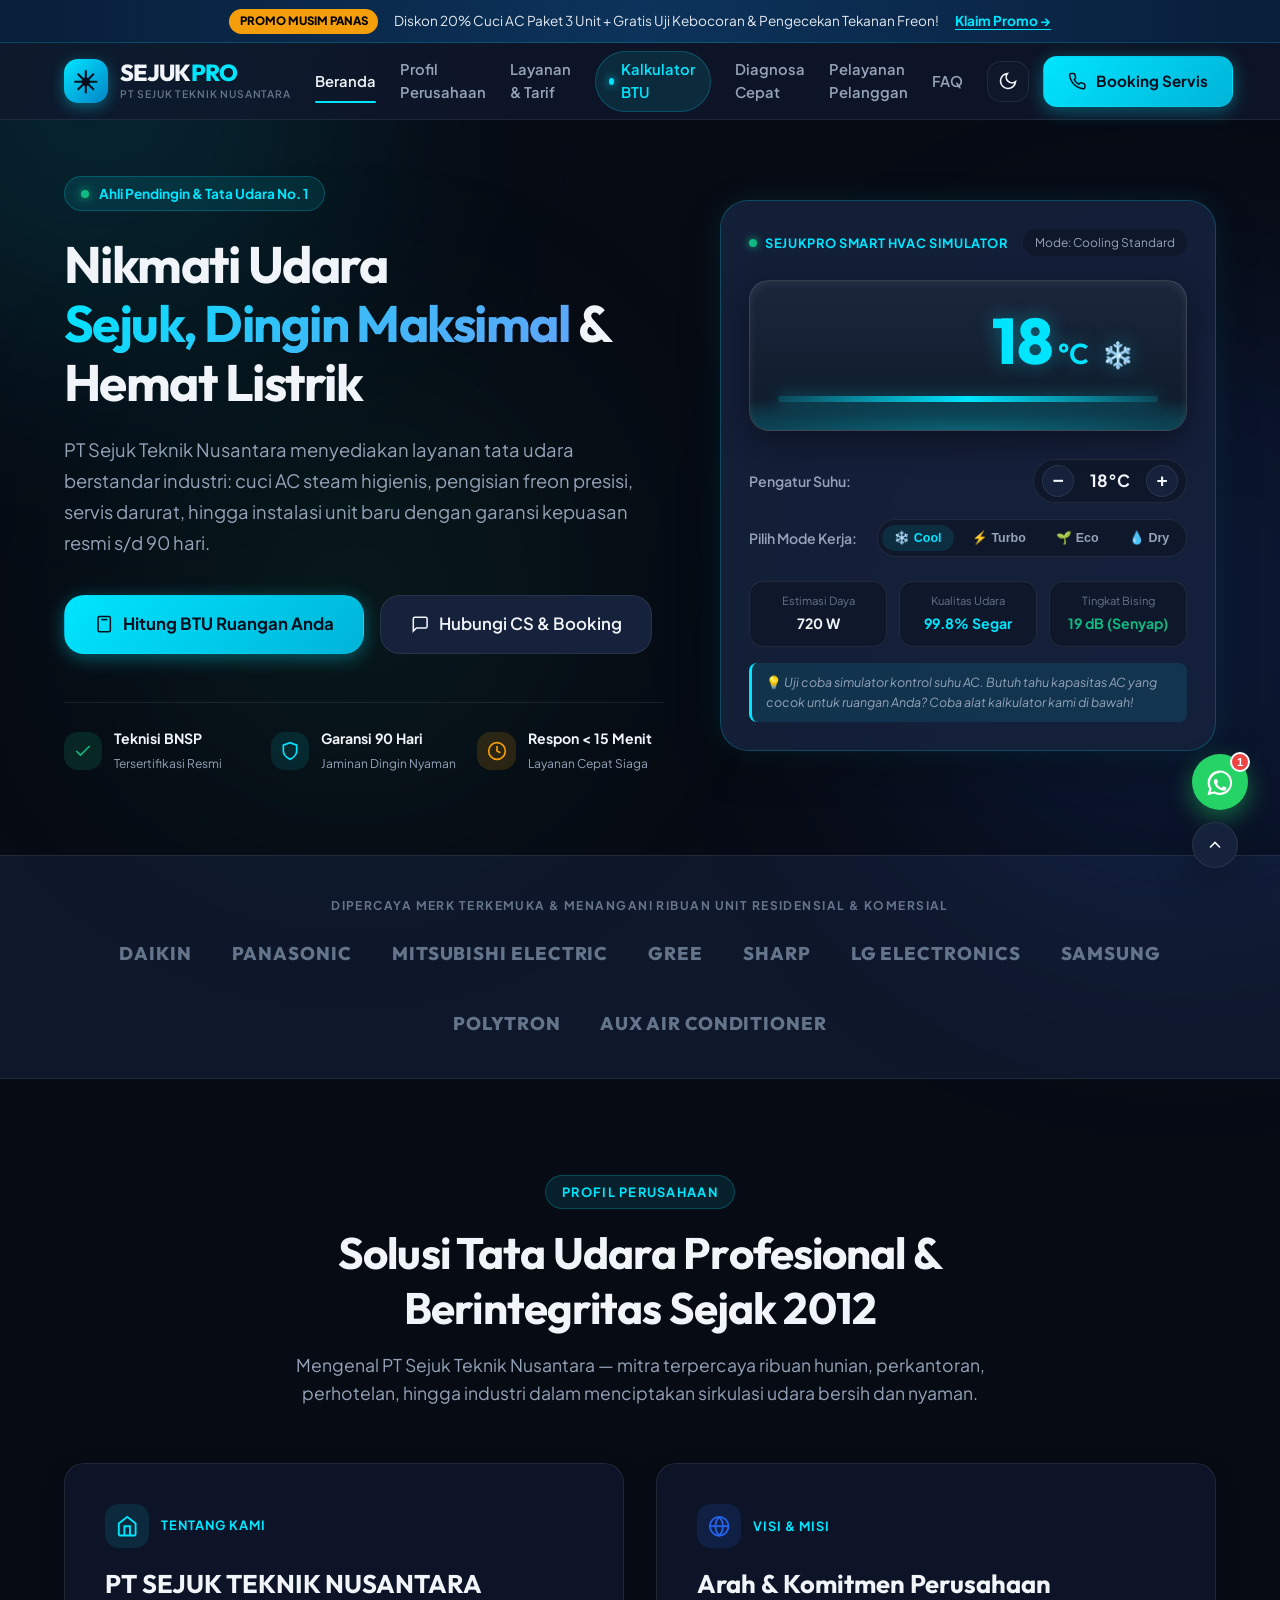
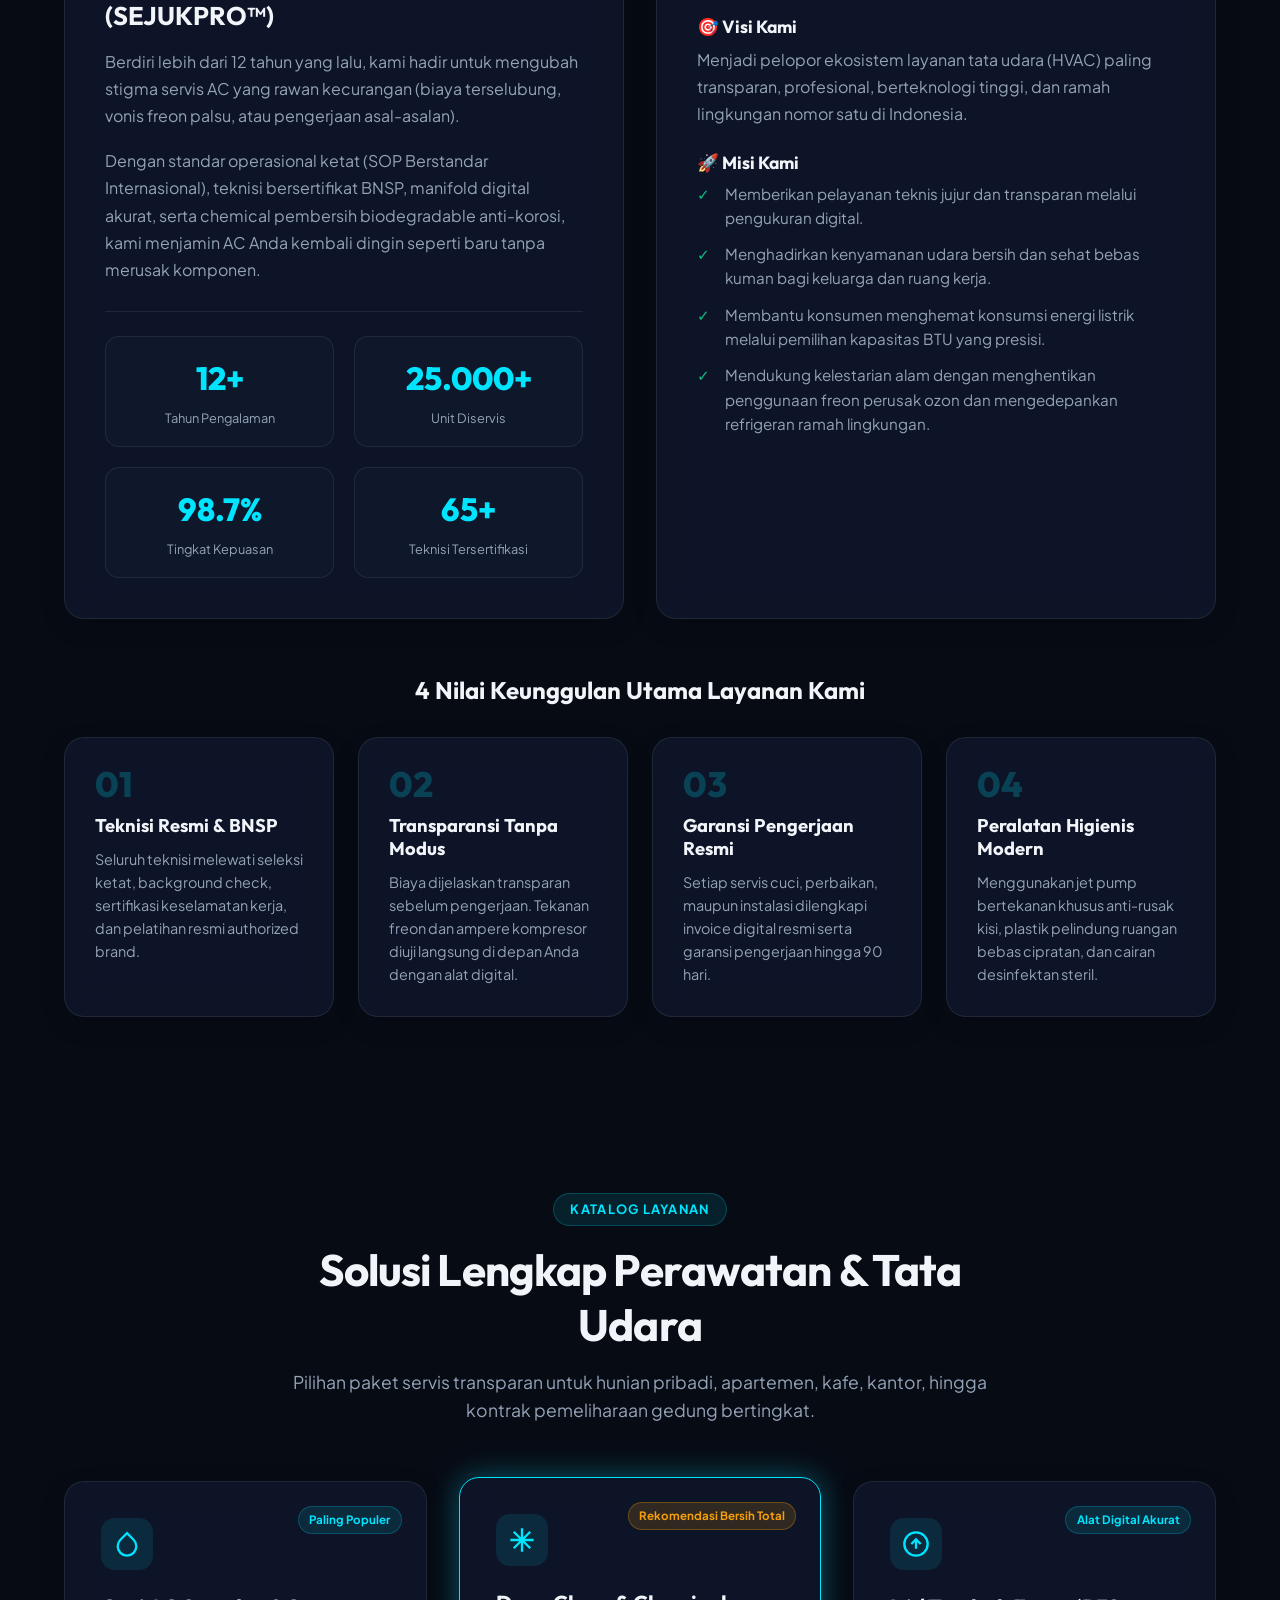
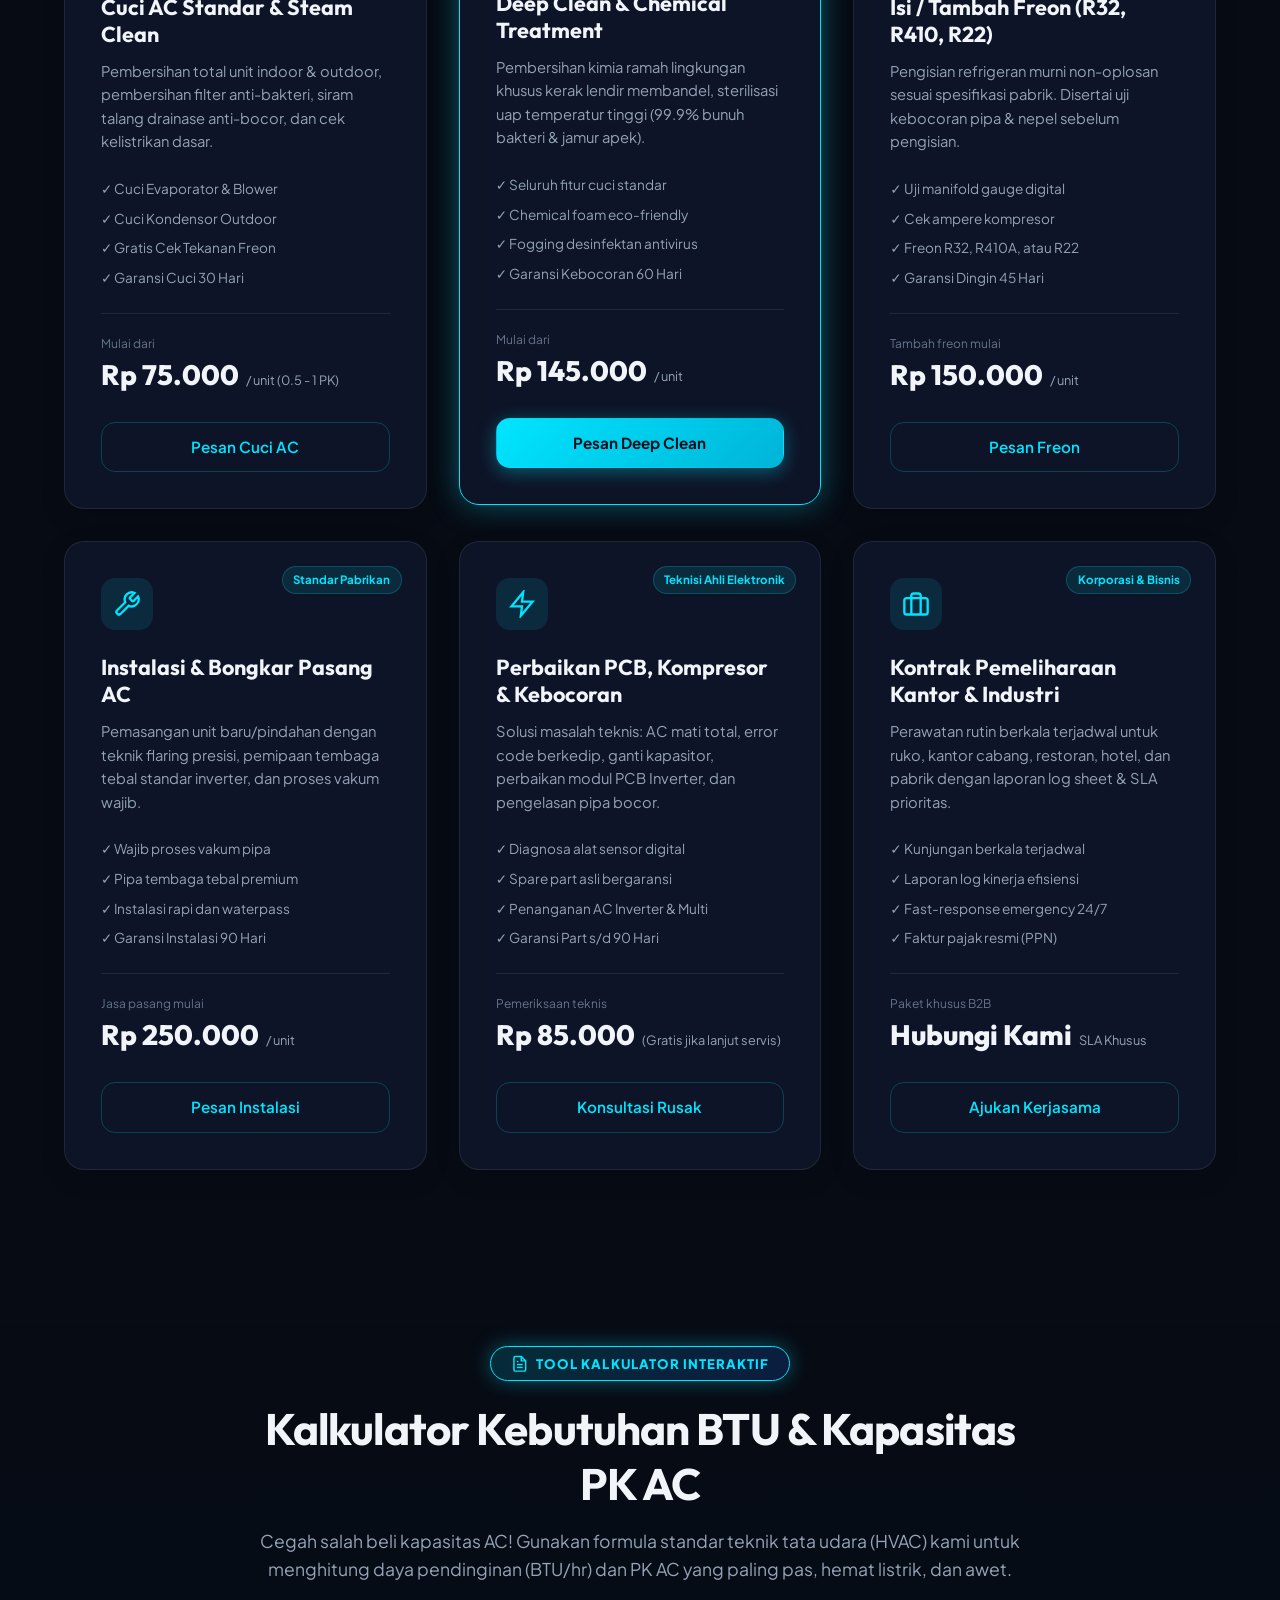
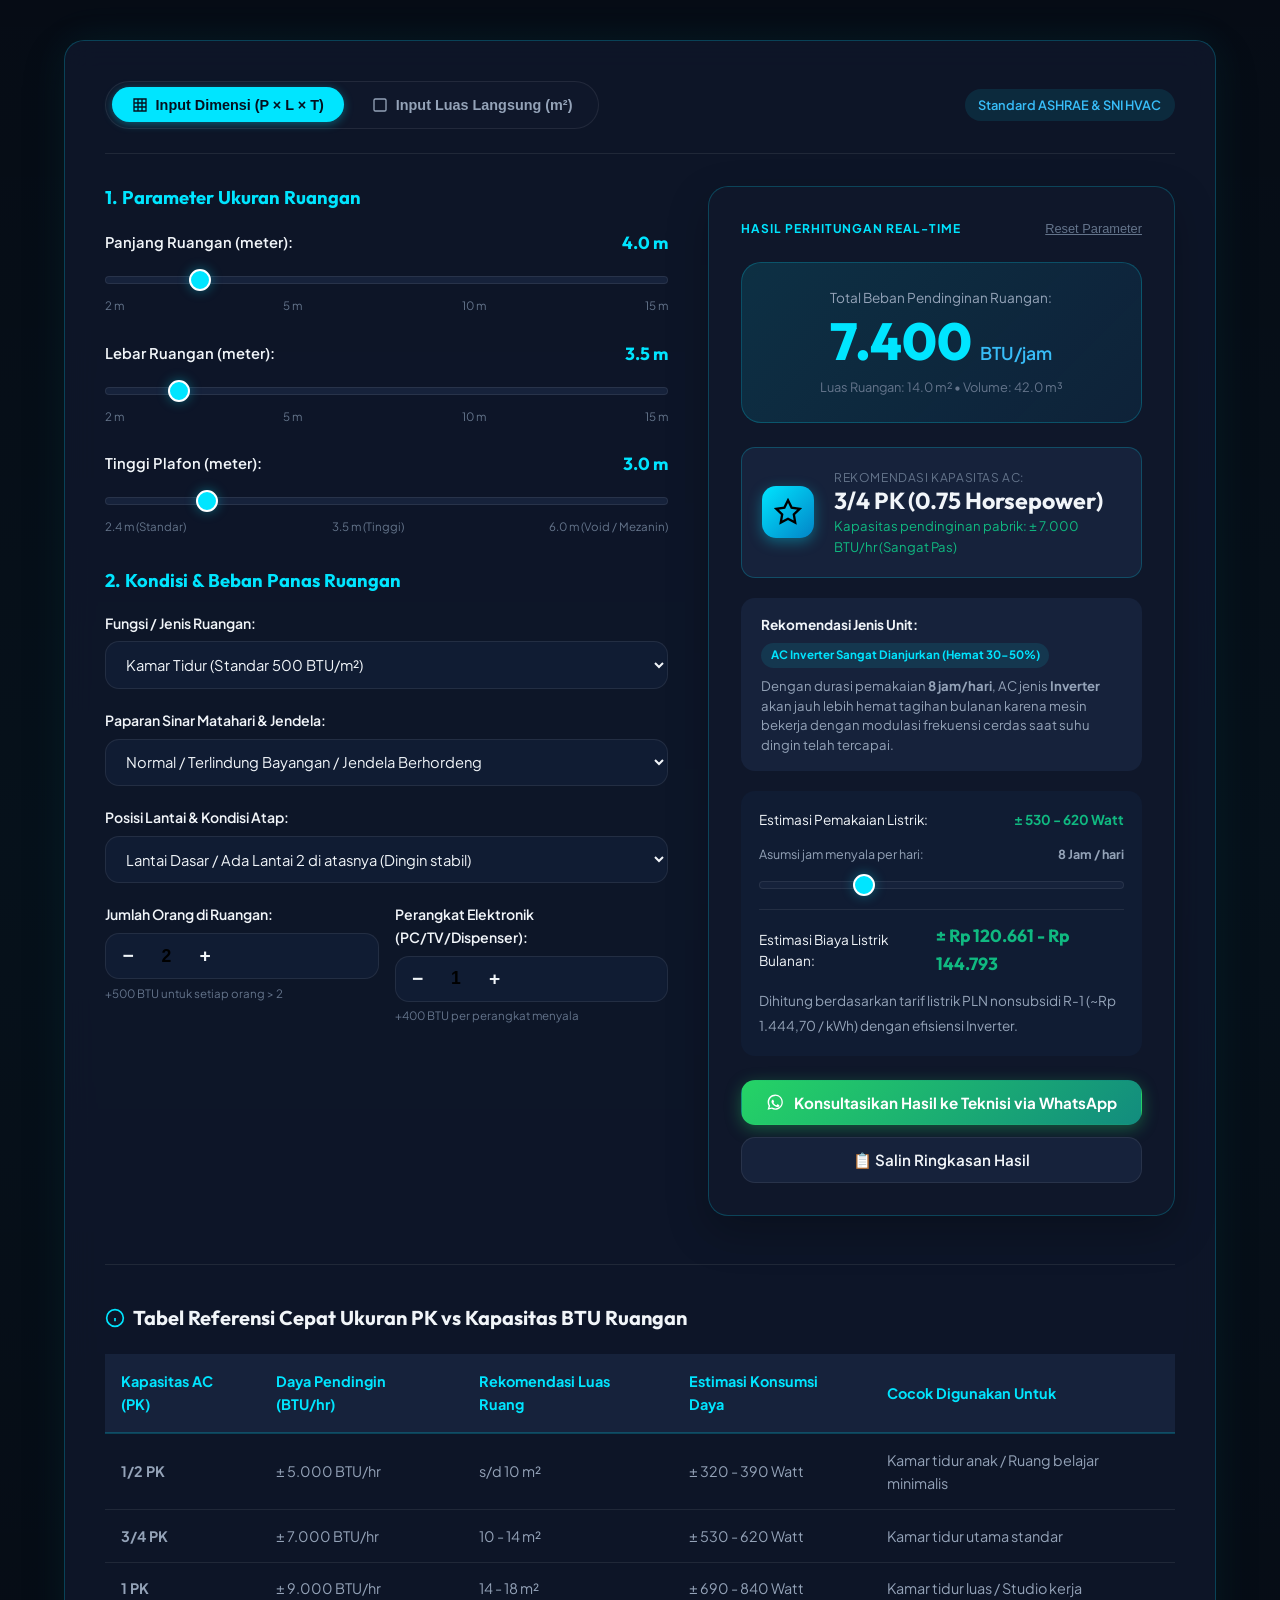
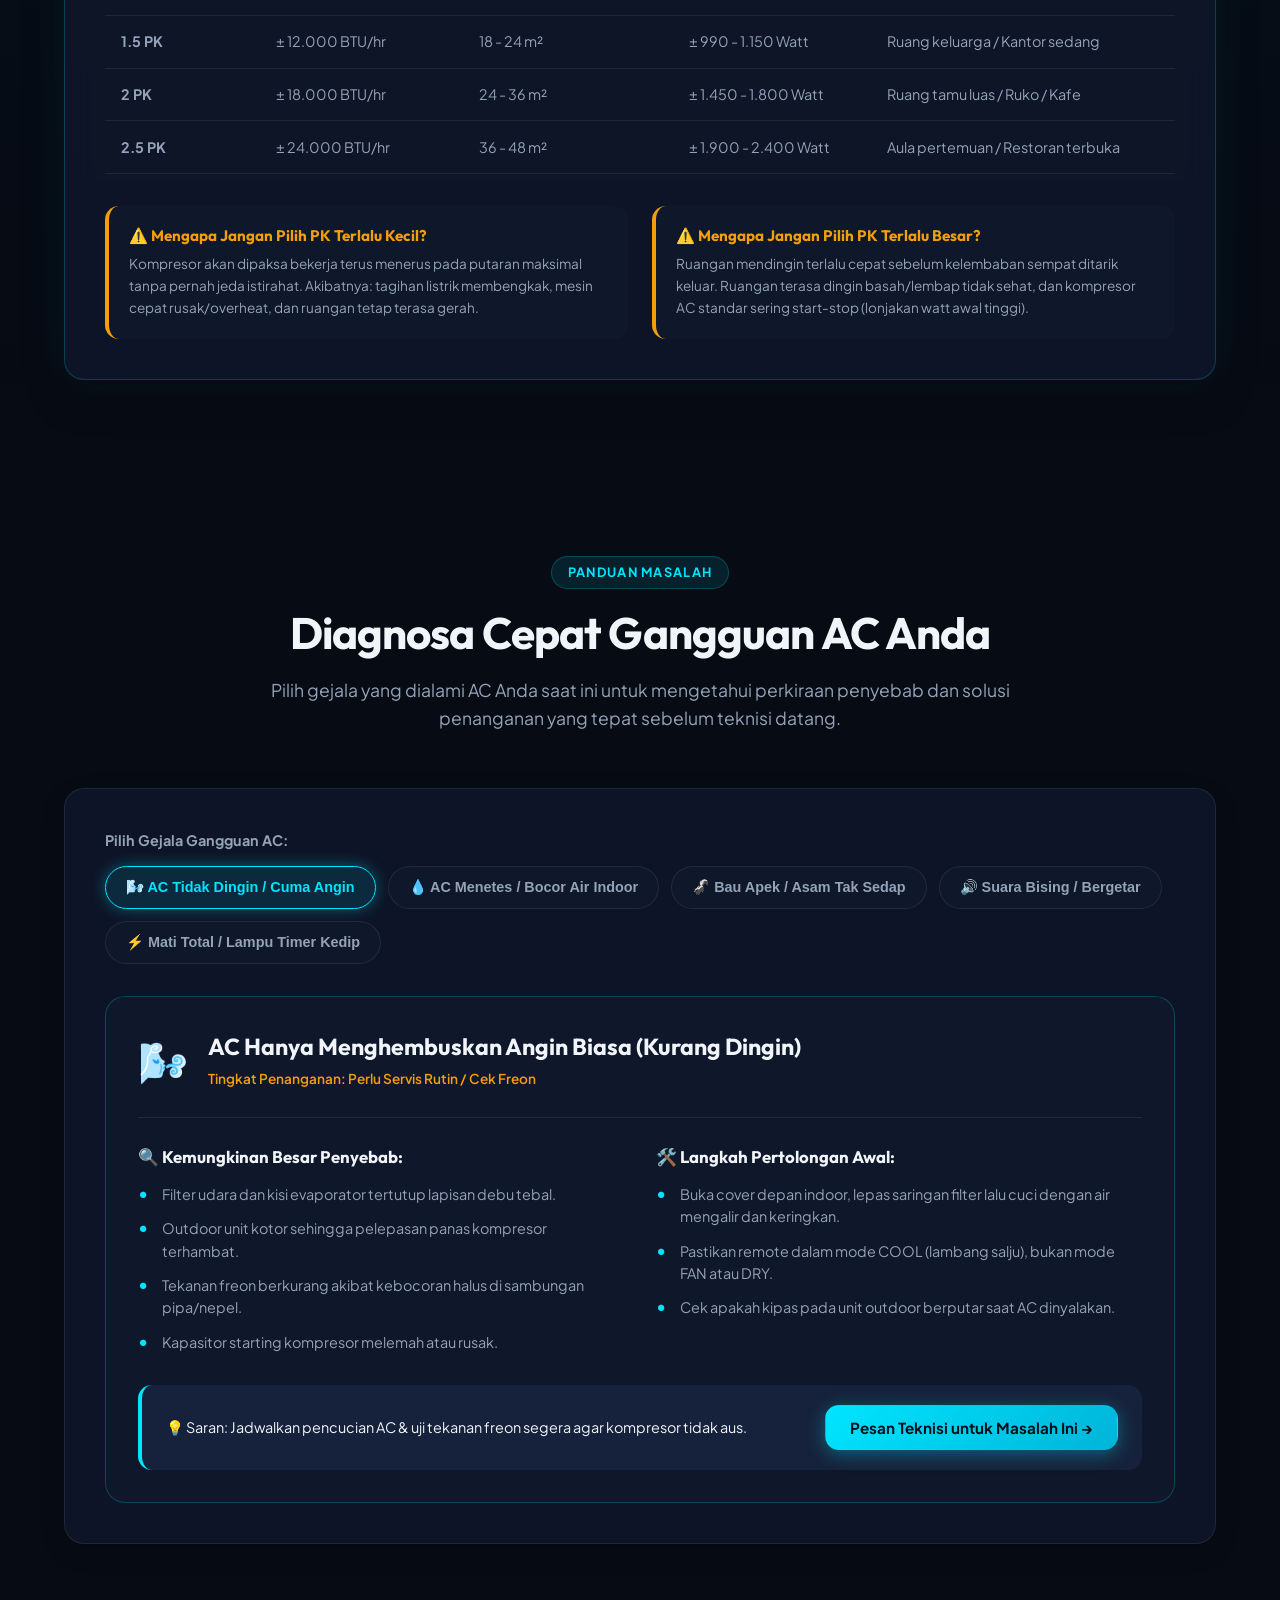
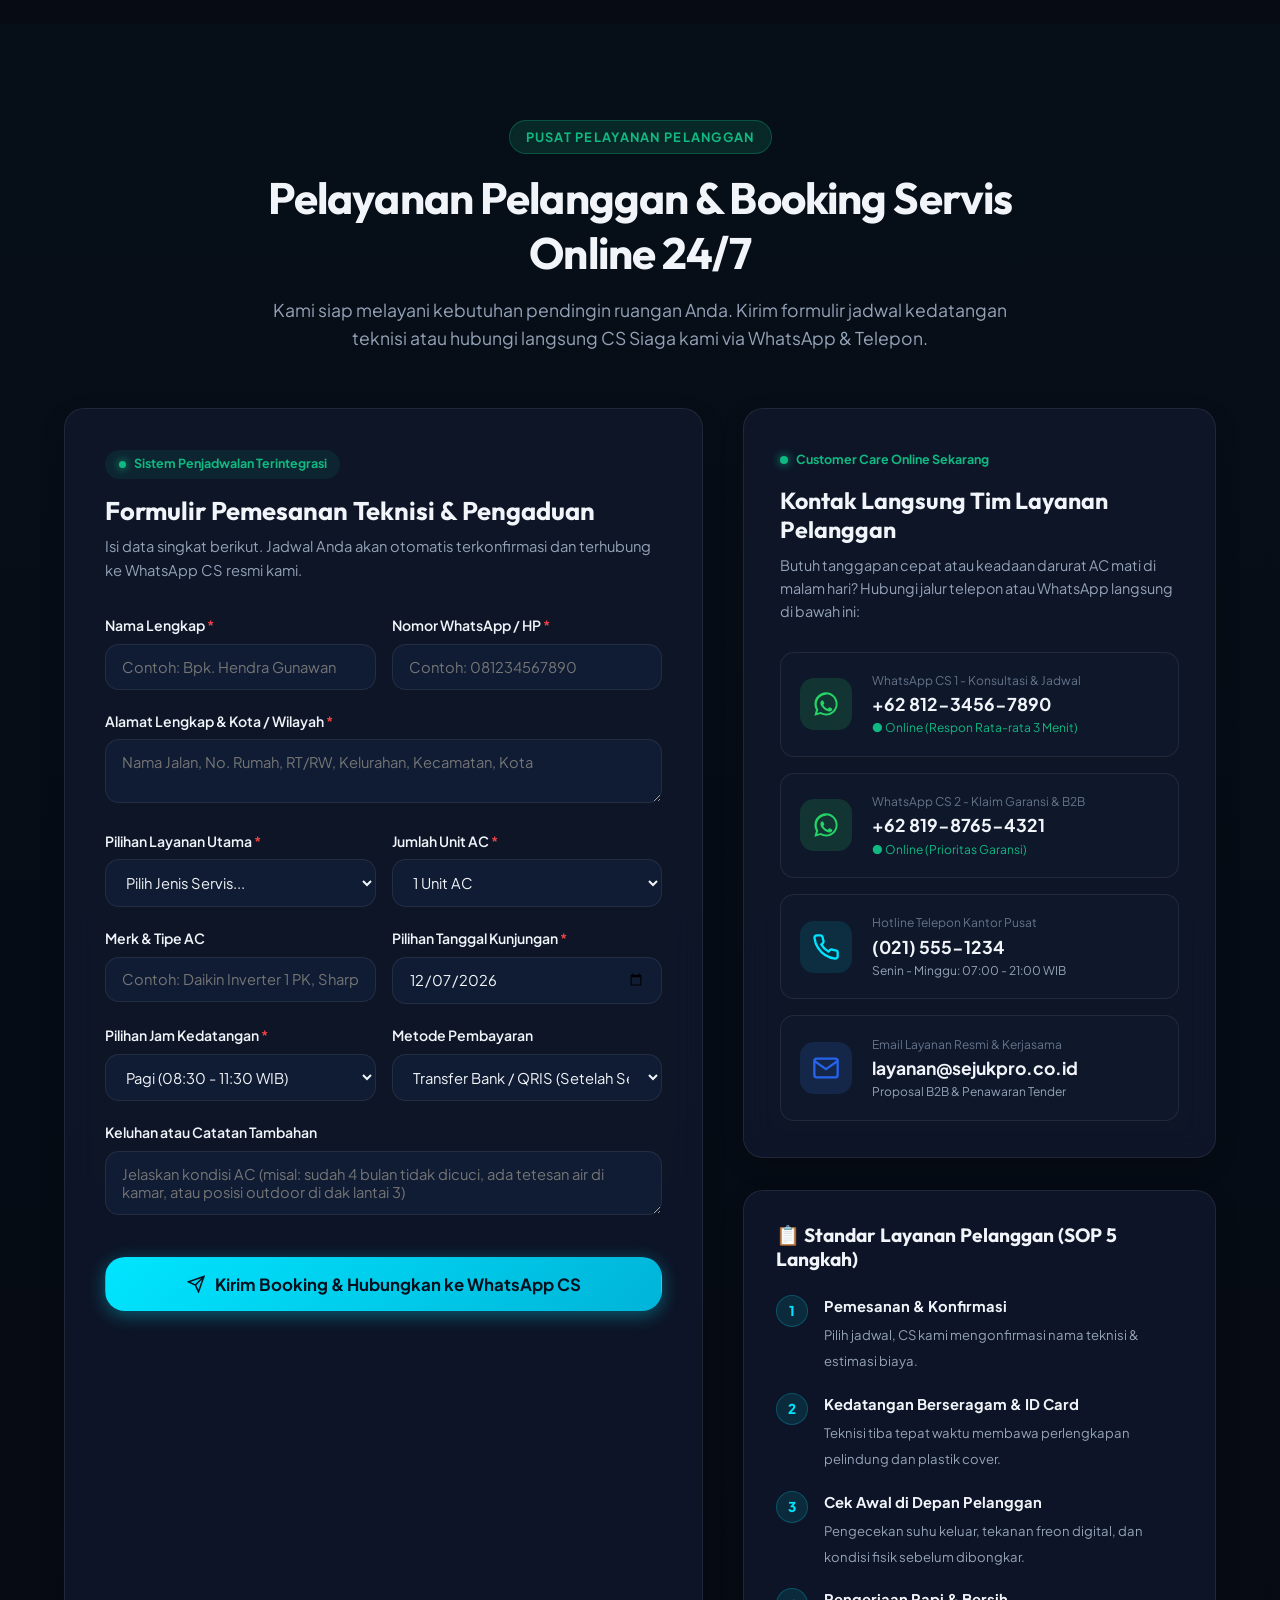
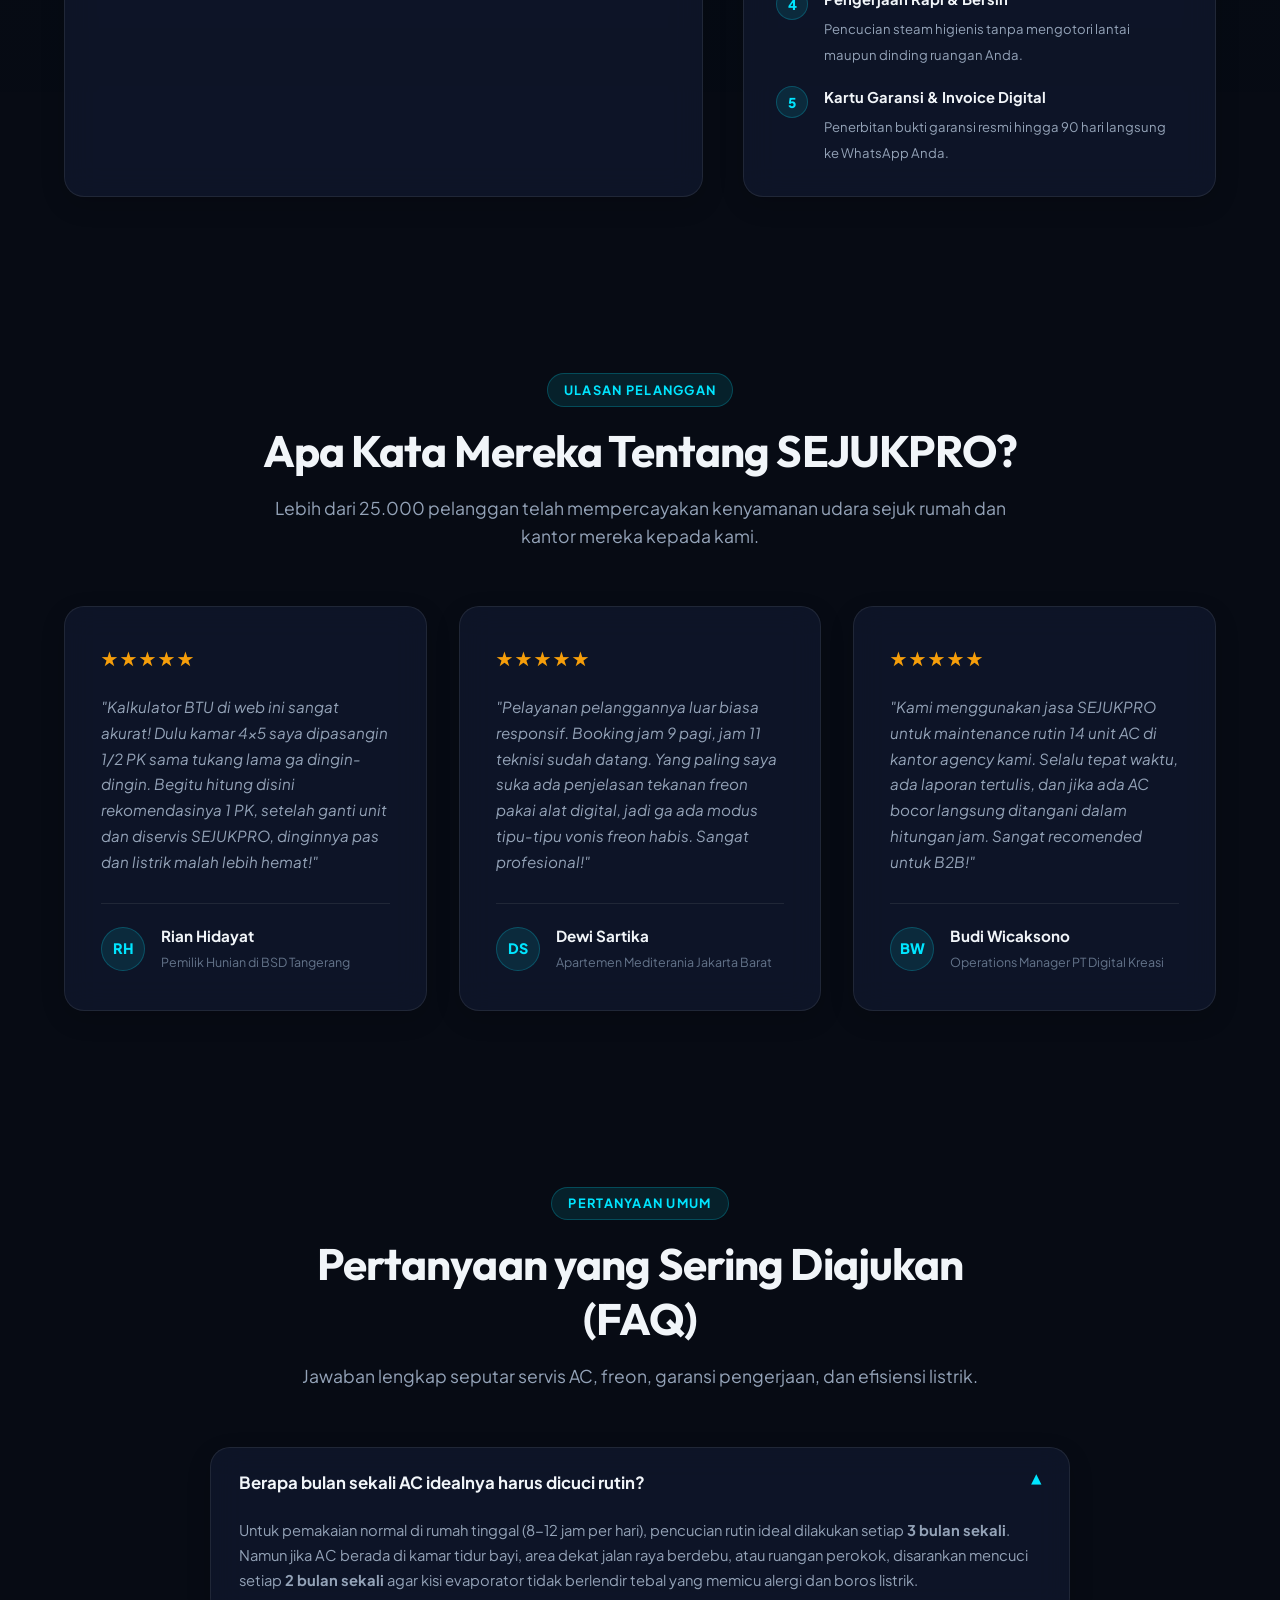
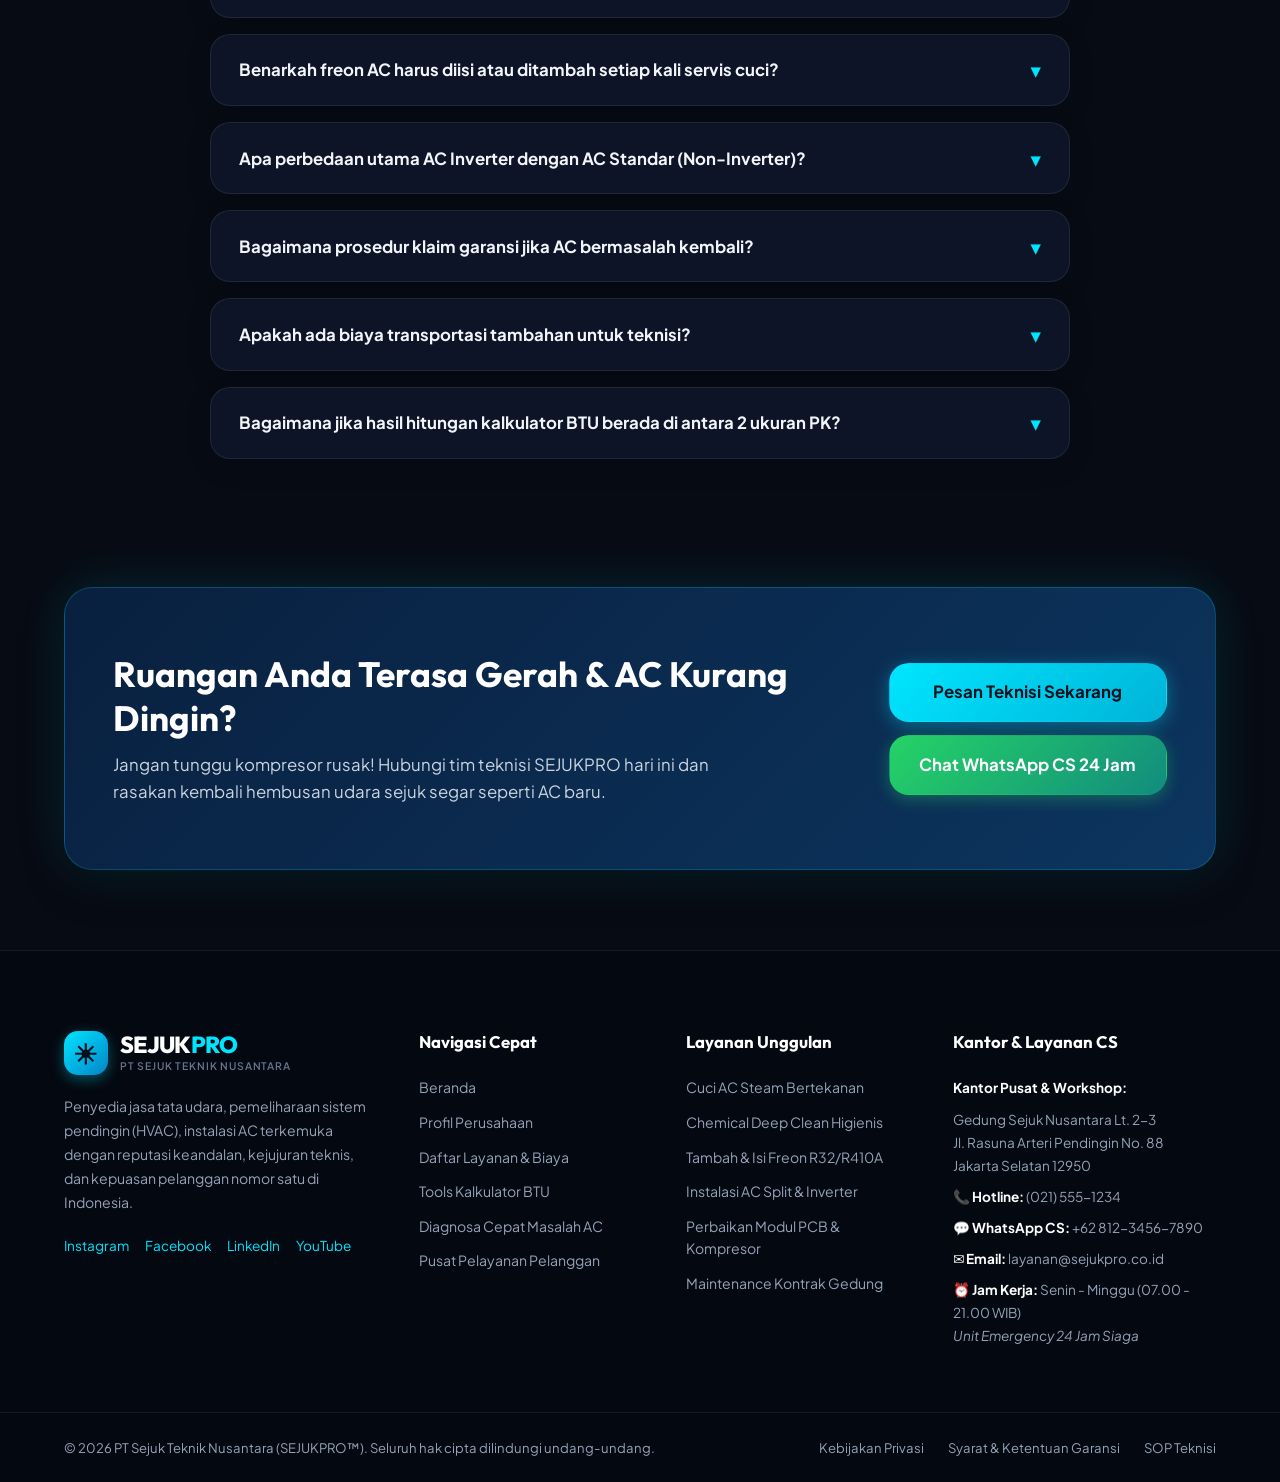
==== index.html @ 4be560ce "Add files via upload" ====
<!DOCTYPE html>
<html lang="id">
<head>
  <meta charset="UTF-8">
  <meta name="viewport" content="width=device-width, initial-scale=1.0">
  <title>SEJUKPRO™ - Layanan Servis AC & Ahli Tata Udara Terpercaya</title>
  <meta name="description" content="PT Sejuk Teknik Nusantara - Solusi profesional perawatan, perbaikan, instalasi AC dan tata udara. Dilengkapi kalkulator BTU ruangan presisi & pelayanan pelanggan 24/7.">
  <link rel="preconnect" href="https://fonts.googleapis.com">
  <link rel="preconnect" href="https://fonts.gstatic.com" crossorigin>
  <link href="https://fonts.googleapis.com/css2?family=Plus+Jakarta+Sans:wght@300;400;500;600;700;800&family=Outfit:wght@400;500;600;700;800&display=swap" rel="stylesheet">
  <link rel="stylesheet" href="styles.css">
</head>
<body data-theme="dark">
  <!-- Atmospheric Air/Cooling Glow Background -->
  <div class="bg-glow-orb orb-1"></div>
  <div class="bg-glow-orb orb-2"></div>
  <div class="bg-glow-orb orb-3"></div>

  <!-- Announcement Bar -->
  <aside class="announcement-bar" aria-label="Pengumuman promo">
    <div class="container announcement-inner">
      <span class="badge-pill">PROMO MUSIM PANAS</span>
      <p>Diskon 20% Cuci AC Paket 3 Unit + Gratis Uji Kebocoran & Pengecekan Tekanan Freon!</p>
      <a href="#customer-service" class="announcement-link">Klaim Promo &rarr;</a>
    </div>
  </aside>

  <!-- Navigation Bar -->
  <header class="navbar" id="navbar">
    <div class="container nav-container">
      <a href="#" class="brand-logo" aria-label="SEJUKPRO Beranda">
        <div class="logo-icon">
          <svg viewBox="0 0 24 24" fill="none" stroke="currentColor" stroke-width="2" stroke-linecap="round" stroke-linejoin="round">
            <path d="M12 2v20M2 12h20M4.93 4.93l14.14 14.14M4.93 19.07l14.14-14.14"/>
            <circle cx="12" cy="12" r="3"/>
          </svg>
        </div>
        <div class="brand-text">
          <span class="brand-name">SEJUK<span>PRO</span></span>
          <span class="brand-sub">PT SEJUK TEKNIK NUSANTARA</span>
        </div>
      </a>

      <nav class="nav-links" id="navMenu">
        <a href="#hero" class="nav-link active">Beranda</a>
        <a href="#profile" class="nav-link">Profil Perusahaan</a>
        <a href="#services" class="nav-link">Layanan & Tarif</a>
        <a href="#btu-calculator" class="nav-link nav-highlight">
          <span class="tool-dot"></span> Kalkulator BTU
        </a>
        <a href="#troubleshooter" class="nav-link">Diagnosa Cepat</a>
        <a href="#customer-service" class="nav-link">Pelayanan Pelanggan</a>
        <a href="#faq" class="nav-link">FAQ</a>
      </nav>

      <div class="nav-actions">
        <button id="themeToggle" class="btn-icon" aria-label="Ganti Tema Tampilan" title="Ganti Tema">
          <svg class="sun-icon" viewBox="0 0 24 24" fill="none" stroke="currentColor" stroke-width="2">
            <circle cx="12" cy="12" r="5"></circle>
            <path d="M12 1v2m0 18v2M4.22 4.22l1.42 1.42m12.72 12.72l1.42 1.42M1 12h2m18 0h2M4.22 19.78l1.42-1.42M18.36 5.64l1.42-1.42"></path>
          </svg>
          <svg class="moon-icon" viewBox="0 0 24 24" fill="none" stroke="currentColor" stroke-width="2">
            <path d="M21 12.79A9 9 0 1 1 11.21 3 7 7 0 0 0 21 12.79z"></path>
          </svg>
        </button>

        <a href="#customer-service" class="btn btn-primary nav-cta">
          <svg viewBox="0 0 24 24" fill="none" stroke="currentColor" stroke-width="2">
            <path d="M22 16.92v3a2 2 0 0 1-2.18 2 19.79 19.79 0 0 1-8.63-3.07 19.5 19.5 0 0 1-6-6 19.79 19.79 0 0 1-3.07-8.67A2 2 0 0 1 4.11 2h3a2 2 0 0 1 2 1.72 12.84 12.84 0 0 0 .7 2.81 2 2 0 0 1-.45 2.11L8.09 9.91a16 16 0 0 0 6 6l1.27-1.27a2 2 0 0 1 2.11-.45 12.84 12.84 0 0 0 2.81.7A2 2 0 0 1 22 16.92z"></path>
          </svg>
          Booking Servis
        </a>

        <button class="hamburger-btn" id="mobileMenuBtn" aria-label="Menu Navigasi Mobile">
          <span></span>
          <span></span>
          <span></span>
        </button>
      </div>
    </div>
  </header>

  <main>
    <!-- HERO SECTION -->
    <section class="hero-section" id="hero">
      <div class="container hero-grid">
        <div class="hero-content">
          <div class="hero-chip">
            <span class="chip-glow"></span>
            <span class="chip-text">Ahli Pendingin & Tata Udara No. 1</span>
          </div>

          <h1 class="hero-title">
            Nikmati Udara <span class="gradient-text">Sejuk, Dingin Maksimal</span> & Hemat Listrik
          </h1>

          <p class="hero-desc">
            PT Sejuk Teknik Nusantara menyediakan layanan tata udara berstandar industri: cuci AC steam higienis, pengisian freon presisi, servis darurat, hingga instalasi unit baru dengan garansi kepuasan resmi s/d 90 hari.
          </p>

          <div class="hero-cta-group">
            <a href="#btu-calculator" class="btn btn-primary btn-lg pulse-shadow">
              <svg viewBox="0 0 24 24" fill="none" stroke="currentColor" stroke-width="2">
                <rect x="4" y="2" width="16" height="20" rx="2"></rect>
                <line x1="8" y1="6" x2="16" y2="6"></line>
                <line x1="16" y1="14" x2="16" y2="14.01"></line>
                <line x1="12" y1="14" x2="12" y2="14.01"></line>
                <line x1="8" y1="14" x2="8" y2="14.01"></line>
                <line x1="16" y1="18" x2="16" y2="18.01"></line>
                <line x1="12" y1="18" x2="12" y2="18.01"></line>
                <line x1="8" y1="18" x2="8" y2="18.01"></line>
              </svg>
              Hitung BTU Ruangan Anda
            </a>
            <a href="#customer-service" class="btn btn-secondary btn-lg">
              <svg viewBox="0 0 24 24" fill="none" stroke="currentColor" stroke-width="2">
                <path d="M21 15a2 2 0 0 1-2 2H7l-4 4V5a2 2 0 0 1 2-2h14a2 2 0 0 1 2 2z"></path>
              </svg>
              Hubungi CS & Booking
            </a>
          </div>

          <div class="hero-badges">
            <div class="badge-item">
              <div class="badge-icon green">
                <svg viewBox="0 0 24 24" fill="none" stroke="currentColor" stroke-width="2"><polyline points="20 6 9 17 4 12"></polyline></svg>
              </div>
              <div>
                <strong>Teknisi BNSP</strong>
                <span>Tersertifikasi Resmi</span>
              </div>
            </div>
            <div class="badge-item">
              <div class="badge-icon cyan">
                <svg viewBox="0 0 24 24" fill="none" stroke="currentColor" stroke-width="2"><path d="M12 22s8-4 8-10V5l-8-3-8 3v7c0 6 8 10 8 10z"></path></svg>
              </div>
              <div>
                <strong>Garansi 90 Hari</strong>
                <span>Jaminan Dingin Nyaman</span>
              </div>
            </div>
            <div class="badge-item">
              <div class="badge-icon gold">
                <svg viewBox="0 0 24 24" fill="none" stroke="currentColor" stroke-width="2"><circle cx="12" cy="12" r="10"></circle><polyline points="12 6 12 12 16 14"></polyline></svg>
              </div>
              <div>
                <strong>Respon < 15 Menit</strong>
                <span>Layanan Cepat Siaga</span>
              </div>
            </div>
          </div>
        </div>

        <!-- Interactive AC Unit Simulator Showcase -->
        <div class="hero-visual">
          <div class="ac-interactive-card">
            <div class="ac-card-header">
              <div class="ac-brand-badge">
                <span class="live-indicator"></span>
                <span>SEJUKPRO SMART HVAC SIMULATOR</span>
              </div>
              <div class="ac-filter-status" id="acStatusText">Mode: Turbo Cooling</div>
            </div>

            <!-- AC Indoor Unit Realistic Rendering -->
            <div class="ac-unit-body" id="acUnitBody">
              <div class="ac-display-panel">
                <span class="ac-temp-val" id="simTempDisplay">18</span>
                <span class="ac-temp-unit">°C</span>
                <div class="ac-mode-icon" id="simModeIcon">❄️</div>
              </div>
              <div class="ac-louver" id="acLouver"></div>
              <!-- Air Breeze Animation Particles -->
              <div class="airflow-waves">
                <div class="wave wave-1"></div>
                <div class="wave wave-2"></div>
                <div class="wave wave-3"></div>
              </div>
            </div>

            <!-- Simulator Controls -->
            <div class="sim-controls">
              <div class="sim-row">
                <span class="sim-label">Pengatur Suhu:</span>
                <div class="temp-control-buttons">
                  <button type="button" class="btn-ctrl" id="btnTempDown" aria-label="Turunkan Suhu">−</button>
                  <span class="sim-current-temp" id="simTargetTemp">18°C</span>
                  <button type="button" class="btn-ctrl" id="btnTempUp" aria-label="Naikkan Suhu">+</button>
                </div>
              </div>

              <div class="sim-row">
                <span class="sim-label">Pilih Mode Kerja:</span>
                <div class="mode-toggles">
                  <button class="mode-btn active" data-mode="cool">❄️ Cool</button>
                  <button class="mode-btn" data-mode="turbo">⚡ Turbo</button>
                  <button class="mode-btn" data-mode="eco">🌱 Eco</button>
                  <button class="mode-btn" data-mode="dry">💧 Dry</button>
                </div>
              </div>

              <div class="sim-stats-grid">
                <div class="sim-stat-box">
                  <span class="stat-lbl">Estimasi Daya</span>
                  <span class="stat-val" id="simWattage">590 W</span>
                </div>
                <div class="sim-stat-box">
                  <span class="stat-lbl">Kualitas Udara</span>
                  <span class="stat-val text-cyan">99.8% Segar</span>
                </div>
                <div class="sim-stat-box">
                  <span class="stat-lbl">Tingkat Bising</span>
                  <span class="stat-val text-green">19 dB (Senyap)</span>
                </div>
              </div>

              <div class="sim-footer-note">
                💡 <em>Uji coba simulator kontrol suhu AC. Butuh tahu kapasitas AC yang cocok untuk ruangan Anda? Coba alat kalkulator kami di bawah!</em>
              </div>
            </div>
          </div>
        </div>
      </div>
    </section>

    <!-- TRUSTED CLIENTS / BRAND PARTNERS -->
    <section class="brands-marquee-section">
      <div class="container">
        <p class="marquee-title">DIPERCAYA MERK TERKEMUKA & MENANGANI RIBUAN UNIT RESIDENSIAL & KOMERSIAL</p>
        <div class="brands-track">
          <div class="brand-item">DAIKIN</div>
          <div class="brand-item">PANASONIC</div>
          <div class="brand-item">MITSUBISHI ELECTRIC</div>
          <div class="brand-item">GREE</div>
          <div class="brand-item">SHARP</div>
          <div class="brand-item">LG ELECTRONICS</div>
          <div class="brand-item">SAMSUNG</div>
          <div class="brand-item">POLYTRON</div>
          <div class="brand-item">AUX AIR CONDITIONER</div>
        </div>
      </div>
    </section>

    <!-- COMPANY PROFILE SECTION -->
    <section class="section profile-section" id="profile">
      <div class="container">
        <div class="section-header text-center">
          <span class="section-tag">PROFIL PERUSAHAAN</span>
          <h2 class="section-title">Solusi Tata Udara Profesional & Berintegritas Sejak 2012</h2>
          <p class="section-subtitle">
            Mengenal PT Sejuk Teknik Nusantara — mitra terpercaya ribuan hunian, perkantoran, perhotelan, hingga industri dalam menciptakan sirkulasi udara bersih dan nyaman.
          </p>
        </div>

        <div class="profile-grid">
          <div class="profile-card about-card glass-card">
            <div class="card-icon-header">
              <div class="card-icon cyan">
                <svg viewBox="0 0 24 24" fill="none" stroke="currentColor" stroke-width="2">
                  <path d="M3 9l9-7 9 7v11a2 2 0 0 1-2 2H5a2 2 0 0 1-2-2z"></path>
                  <polyline points="9 22 9 12 15 12 15 22"></polyline>
                </svg>
              </div>
              <span class="card-subtitle">Tentang Kami</span>
            </div>
            <h3>PT SEJUK TEKNIK NUSANTARA (SEJUKPRO™)</h3>
            <p>
              Berdiri lebih dari 12 tahun yang lalu, kami hadir untuk mengubah stigma servis AC yang rawan kecurangan (biaya terselubung, vonis freon palsu, atau pengerjaan asal-asalan). 
            </p>
            <p>
              Dengan standar operasional ketat (SOP Berstandar Internasional), teknisi bersertifikat BNSP, manifold digital akurat, serta chemical pembersih biodegradable anti-korosi, kami menjamin AC Anda kembali dingin seperti baru tanpa merusak komponen.
            </p>
            <div class="stat-counters-row">
              <div class="counter-box">
                <span class="counter-num">12+</span>
                <span class="counter-label">Tahun Pengalaman</span>
              </div>
              <div class="counter-box">
                <span class="counter-num">25.000+</span>
                <span class="counter-label">Unit Diservis</span>
              </div>
              <div class="counter-box">
                <span class="counter-num">98.7%</span>
                <span class="counter-label">Tingkat Kepuasan</span>
              </div>
              <div class="counter-box">
                <span class="counter-num">65+</span>
                <span class="counter-label">Teknisi Tersertifikasi</span>
              </div>
            </div>
          </div>

          <div class="profile-card vision-mission-card glass-card">
            <div class="card-icon-header">
              <div class="card-icon blue">
                <svg viewBox="0 0 24 24" fill="none" stroke="currentColor" stroke-width="2">
                  <circle cx="12" cy="12" r="10"></circle>
                  <path d="M12 2a14.5 14.5 0 0 0 0 20 14.5 14.5 0 0 0 0-20"></path>
                  <path d="M2 12h20"></path>
                </svg>
              </div>
              <span class="card-subtitle">Visi & Misi</span>
            </div>
            <h3>Arah & Komitmen Perusahaan</h3>
            <div class="vision-box">
              <h4>🎯 Visi Kami</h4>
              <p>Menjadi pelopor ekosistem layanan tata udara (HVAC) paling transparan, profesional, berteknologi tinggi, dan ramah lingkungan nomor satu di Indonesia.</p>
            </div>
            <div class="mission-box">
              <h4>🚀 Misi Kami</h4>
              <ul class="check-list">
                <li>Memberikan pelayanan teknis jujur dan transparan melalui pengukuran digital.</li>
                <li>Menghadirkan kenyamanan udara bersih dan sehat bebas kuman bagi keluarga dan ruang kerja.</li>
                <li>Membantu konsumen menghemat konsumsi energi listrik melalui pemilihan kapasitas BTU yang presisi.</li>
                <li>Mendukung kelestarian alam dengan menghentikan penggunaan freon perusak ozon dan mengedepankan refrigeran ramah lingkungan.</li>
              </ul>
            </div>
          </div>
        </div>

        <!-- 4 Pillars of Excellence -->
        <div class="pillars-section">
          <h3 class="pillars-title text-center">4 Nilai Keunggulan Utama Layanan Kami</h3>
          <div class="pillars-grid">
            <div class="pillar-card glass-card">
              <div class="pillar-num">01</div>
              <h4>Teknisi Resmi & BNSP</h4>
              <p>Seluruh teknisi melewati seleksi ketat, background check, sertifikasi keselamatan kerja, dan pelatihan resmi authorized brand.</p>
            </div>
            <div class="pillar-card glass-card">
              <div class="pillar-num">02</div>
              <h4>Transparansi Tanpa Modus</h4>
              <p>Biaya dijelaskan transparan sebelum pengerjaan. Tekanan freon dan ampere kompresor diuji langsung di depan Anda dengan alat digital.</p>
            </div>
            <div class="pillar-card glass-card">
              <div class="pillar-num">03</div>
              <h4>Garansi Pengerjaan Resmi</h4>
              <p>Setiap servis cuci, perbaikan, maupun instalasi dilengkapi invoice digital resmi serta garansi pengerjaan hingga 90 hari.</p>
            </div>
            <div class="pillar-card glass-card">
              <div class="pillar-num">04</div>
              <h4>Peralatan Higienis Modern</h4>
              <p>Menggunakan jet pump bertekanan khusus anti-rusak kisi, plastik pelindung ruangan bebas cipratan, dan cairan desinfektan steril.</p>
            </div>
          </div>
        </div>
      </div>
    </section>

    <!-- SERVICES & PRICING SECTION -->
    <section class="section services-section" id="services">
      <div class="container">
        <div class="section-header text-center">
          <span class="section-tag">KATALOG LAYANAN</span>
          <h2 class="section-title">Solusi Lengkap Perawatan & Tata Udara</h2>
          <p class="section-subtitle">
            Pilihan paket servis transparan untuk hunian pribadi, apartemen, kafe, kantor, hingga kontrak pemeliharaan gedung bertingkat.
          </p>
        </div>

        <div class="services-grid">
          <!-- Service Card 1 -->
          <div class="service-card glass-card">
            <div class="service-badge">Paling Populer</div>
            <div class="service-icon">
              <svg viewBox="0 0 24 24" fill="none" stroke="currentColor" stroke-width="2">
                <path d="M12 2.69l5.66 5.66a8 8 0 1 1-11.31 0z"></path>
              </svg>
            </div>
            <h3>Cuci AC Standar & Steam Clean</h3>
            <p class="service-desc">
              Pembersihan total unit indoor & outdoor, pembersihan filter anti-bakteri, siram talang drainase anti-bocor, dan cek kelistrikan dasar.
            </p>
            <div class="service-features">
              <span>✓ Cuci Evaporator & Blower</span>
              <span>✓ Cuci Kondensor Outdoor</span>
              <span>✓ Gratis Cek Tekanan Freon</span>
              <span>✓ Garansi Cuci 30 Hari</span>
            </div>
            <div class="price-box">
              <span class="price-from">Mulai dari</span>
              <span class="price-amount">Rp 75.000</span>
              <span class="price-unit">/ unit (0.5 - 1 PK)</span>
            </div>
            <a href="#customer-service" class="btn btn-outline full-width" onclick="preselectService('Cuci AC Standar')">Pesan Cuci AC</a>
          </div>

          <!-- Service Card 2 -->
          <div class="service-card glass-card featured-service">
            <div class="service-badge gold-badge">Rekomendasi Bersih Total</div>
            <div class="service-icon">
              <svg viewBox="0 0 24 24" fill="none" stroke="currentColor" stroke-width="2">
                <path d="M12 2v20M2 12h20M4.93 4.93l14.14 14.14M4.93 19.07l14.14-14.14"/>
              </svg>
            </div>
            <h3>Deep Clean & Chemical Treatment</h3>
            <p class="service-desc">
              Pembersihan kimia ramah lingkungan khusus kerak lendir membandel, sterilisasi uap temperatur tinggi (99.9% bunuh bakteri & jamur apek).
            </p>
            <div class="service-features">
              <span>✓ Seluruh fitur cuci standar</span>
              <span>✓ Chemical foam eco-friendly</span>
              <span>✓ Fogging desinfektan antivirus</span>
              <span>✓ Garansi Kebocoran 60 Hari</span>
            </div>
            <div class="price-box">
              <span class="price-from">Mulai dari</span>
              <span class="price-amount">Rp 145.000</span>
              <span class="price-unit">/ unit</span>
            </div>
            <a href="#customer-service" class="btn btn-primary full-width" onclick="preselectService('Deep Clean Chemical')">Pesan Deep Clean</a>
          </div>

          <!-- Service Card 3 -->
          <div class="service-card glass-card">
            <div class="service-badge">Alat Digital Akurat</div>
            <div class="service-icon">
              <svg viewBox="0 0 24 24" fill="none" stroke="currentColor" stroke-width="2">
                <circle cx="12" cy="12" r="10"></circle>
                <path d="M16 12l-4-4-4 4M12 8v8"></path>
              </svg>
            </div>
            <h3>Isi / Tambah Freon (R32, R410, R22)</h3>
            <p class="service-desc">
              Pengisian refrigeran murni non-oplosan sesuai spesifikasi pabrik. Disertai uji kebocoran pipa & nepel sebelum pengisian.
            </p>
            <div class="service-features">
              <span>✓ Uji manifold gauge digital</span>
              <span>✓ Cek ampere kompresor</span>
              <span>✓ Freon R32, R410A, atau R22</span>
              <span>✓ Garansi Dingin 45 Hari</span>
            </div>
            <div class="price-box">
              <span class="price-from">Tambah freon mulai</span>
              <span class="price-amount">Rp 150.000</span>
              <span class="price-unit">/ unit</span>
            </div>
            <a href="#customer-service" class="btn btn-outline full-width" onclick="preselectService('Isi / Tambah Freon')">Pesan Freon</a>
          </div>

          <!-- Service Card 4 -->
          <div class="service-card glass-card">
            <div class="service-badge">Standar Pabrikan</div>
            <div class="service-icon">
              <svg viewBox="0 0 24 24" fill="none" stroke="currentColor" stroke-width="2">
                <path d="M14.7 6.3a1 1 0 0 0 0 1.4l1.6 1.6a1 1 0 0 0 1.4 0l3.77-3.77a6 6 0 0 1-7.94 7.94l-6.91 6.91a2.12 2.12 0 0 1-3-3l6.91-6.91a6 6 0 0 1 7.94-7.94l-3.76 3.76z"></path>
              </svg>
            </div>
            <h3>Instalasi & Bongkar Pasang AC</h3>
            <p class="service-desc">
              Pemasangan unit baru/pindahan dengan teknik flaring presisi, pemipaan tembaga tebal standar inverter, dan proses vakum wajib.
            </p>
            <div class="service-features">
              <span>✓ Wajib proses vakum pipa</span>
              <span>✓ Pipa tembaga tebal premium</span>
              <span>✓ Instalasi rapi dan waterpass</span>
              <span>✓ Garansi Instalasi 90 Hari</span>
            </div>
            <div class="price-box">
              <span class="price-from">Jasa pasang mulai</span>
              <span class="price-amount">Rp 250.000</span>
              <span class="price-unit">/ unit</span>
            </div>
            <a href="#customer-service" class="btn btn-outline full-width" onclick="preselectService('Instalasi & Bongkar Pasang')">Pesan Instalasi</a>
          </div>

          <!-- Service Card 5 -->
          <div class="service-card glass-card">
            <div class="service-badge">Teknisi Ahli Elektronik</div>
            <div class="service-icon">
              <svg viewBox="0 0 24 24" fill="none" stroke="currentColor" stroke-width="2">
                <polygon points="13 2 3 14 12 14 11 22 21 10 12 10 13 2"></polygon>
              </svg>
            </div>
            <h3>Perbaikan PCB, Kompresor & Kebocoran</h3>
            <p class="service-desc">
              Solusi masalah teknis: AC mati total, error code berkedip, ganti kapasitor, perbaikan modul PCB Inverter, dan pengelasan pipa bocor.
            </p>
            <div class="service-features">
              <span>✓ Diagnosa alat sensor digital</span>
              <span>✓ Spare part asli bergaransi</span>
              <span>✓ Penanganan AC Inverter & Multi</span>
              <span>✓ Garansi Part s/d 90 Hari</span>
            </div>
            <div class="price-box">
              <span class="price-from">Pemeriksaan teknis</span>
              <span class="price-amount">Rp 85.000</span>
              <span class="price-unit">(Gratis jika lanjut servis)</span>
            </div>
            <a href="#customer-service" class="btn btn-outline full-width" onclick="preselectService('Perbaikan Teknis / Rusak')">Konsultasi Rusak</a>
          </div>

          <!-- Service Card 6 -->
          <div class="service-card glass-card">
            <div class="service-badge">Korporasi & Bisnis</div>
            <div class="service-icon">
              <svg viewBox="0 0 24 24" fill="none" stroke="currentColor" stroke-width="2">
                <rect x="2" y="7" width="20" height="14" rx="2" ry="2"></rect>
                <path d="M16 21V5a2 2 0 0 0-2-2h-4a2 2 0 0 0-2 2v16"></path>
              </svg>
            </div>
            <h3>Kontrak Pemeliharaan Kantor & Industri</h3>
            <p class="service-desc">
              Perawatan rutin berkala terjadwal untuk ruko, kantor cabang, restoran, hotel, dan pabrik dengan laporan log sheet & SLA prioritas.
            </p>
            <div class="service-features">
              <span>✓ Kunjungan berkala terjadwal</span>
              <span>✓ Laporan log kinerja efisiensi</span>
              <span>✓ Fast-response emergency 24/7</span>
              <span>✓ Faktur pajak resmi (PPN)</span>
            </div>
            <div class="price-box">
              <span class="price-from">Paket khusus B2B</span>
              <span class="price-amount">Hubungi Kami</span>
              <span class="price-unit">SLA Khusus</span>
            </div>
            <a href="#customer-service" class="btn btn-outline full-width" onclick="preselectService('Kontrak B2B Kantor')">Ajukan Kerjasama</a>
          </div>
        </div>
      </div>
    </section>

    <!-- CORE INTERACTIVE FEATURE: BTU & PK CALCULATOR TOOL -->
    <section class="section btu-section" id="btu-calculator">
      <div class="container">
        <div class="section-header text-center">
          <div class="feature-tag">
            <svg viewBox="0 0 24 24" fill="none" stroke="currentColor" stroke-width="2">
              <path d="M14 2H6a2 2 0 0 0-2 2v16a2 2 0 0 0 2 2h12a2 2 0 0 0 2-2V8z"></path>
              <polyline points="14 2 14 8 20 8"></polyline>
              <line x1="16" y1="13" x2="8" y2="13"></line>
              <line x1="16" y1="17" x2="8" y2="17"></line>
              <polyline points="10 9 9 9 8 9"></polyline>
            </svg>
            TOOL KALKULATOR INTERAKTIF
          </div>
          <h2 class="section-title">Kalkulator Kebutuhan BTU & Kapasitas PK AC</h2>
          <p class="section-subtitle">
            Cegah salah beli kapasitas AC! Gunakan formula standar teknik tata udara (HVAC) kami untuk menghitung daya pendinginan (BTU/hr) dan PK AC yang paling pas, hemat listrik, dan awet.
          </p>
        </div>

        <div class="calculator-wrapper glass-card">
          <!-- Calculator Tabs / Input Mode Selector -->
          <div class="calc-tabs-bar">
            <div class="calc-tabs">
              <button class="calc-tab active" id="tabDimensi" type="button">
                <svg viewBox="0 0 24 24" fill="none" stroke="currentColor" stroke-width="2"><path d="M21 3H3v18h18V3zM9 3v18M15 3v18M3 9h18M3 15h18"/></svg>
                Input Dimensi (P × L × T)
              </button>
              <button class="calc-tab" id="tabLuas" type="button">
                <svg viewBox="0 0 24 24" fill="none" stroke="currentColor" stroke-width="2"><rect x="3" y="3" width="18" height="18" rx="2" ry="2"/></svg>
                Input Luas Langsung (m²)
              </button>
            </div>
            <div class="formula-badge">
              <span>Standard ASHRAE & SNI HVAC</span>
            </div>
          </div>

          <div class="calculator-grid">
            <!-- Left Side: Interactive Controls -->
            <div class="calc-inputs-pane">
              <h3 class="pane-title">1. Parameter Ukuran Ruangan</h3>

              <!-- Pane Dimension Mode -->
              <div id="paneModeDimensi" class="input-mode-pane active">
                <div class="form-group-slider">
                  <div class="slider-header">
                    <label for="inputPanjang">Panjang Ruangan (meter):</label>
                    <span class="slider-val" id="valPanjang">4.0 m</span>
                  </div>
                  <input type="range" id="inputPanjang" min="2" max="15" step="0.5" value="4">
                  <div class="slider-scale">
                    <span>2 m</span>
                    <span>5 m</span>
                    <span>10 m</span>
                    <span>15 m</span>
                  </div>
                </div>

                <div class="form-group-slider">
                  <div class="slider-header">
                    <label for="inputLebar">Lebar Ruangan (meter):</label>
                    <span class="slider-val" id="valLebar">3.5 m</span>
                  </div>
                  <input type="range" id="inputLebar" min="2" max="15" step="0.5" value="3.5">
                  <div class="slider-scale">
                    <span>2 m</span>
                    <span>5 m</span>
                    <span>10 m</span>
                    <span>15 m</span>
                  </div>
                </div>

                <div class="form-group-slider">
                  <div class="slider-header">
                    <label for="inputTinggi">Tinggi Plafon (meter):</label>
                    <span class="slider-val" id="valTinggi">3.0 m</span>
                  </div>
                  <input type="range" id="inputTinggi" min="2.4" max="6.0" step="0.1" value="3.0">
                  <div class="slider-scale">
                    <span>2.4 m (Standar)</span>
                    <span>3.5 m (Tinggi)</span>
                    <span>6.0 m (Void / Mezanin)</span>
                  </div>
                </div>
              </div>

              <!-- Pane Luas Mode -->
              <div id="paneModeLuas" class="input-mode-pane">
                <div class="form-group-slider">
                  <div class="slider-header">
                    <label for="inputLuas">Total Luas Ruangan (m²):</label>
                    <span class="slider-val" id="valLuas">14 m²</span>
                  </div>
                  <input type="range" id="inputLuas" min="4" max="150" step="1" value="14">
                  <div class="slider-scale">
                    <span>4 m²</span>
                    <span>30 m²</span>
                    <span>70 m²</span>
                    <span>150 m²</span>
                  </div>
                </div>
              </div>

              <h3 class="pane-title margin-top-md">2. Kondisi & Beban Panas Ruangan</h3>

              <!-- Room Type Selector -->
              <div class="form-group">
                <label for="selectRoomType">Fungsi / Jenis Ruangan:</label>
                <div class="select-wrapper">
                  <select id="selectRoomType" class="custom-select">
                    <option value="500" selected>Kamar Tidur (Standar 500 BTU/m²)</option>
                    <option value="550">Ruang Keluarga / Tamu (Banyak aktivitas, 550 BTU/m²)</option>
                    <option value="600">Kantor / Ruang Kerja / Studio (Beban komputer, 600 BTU/m²)</option>
                    <option value="700">Toko / Kafe / Ruang Restoran (Lalu-lalang pintu, 700 BTU/m²)</option>
                    <option value="750">Ruang Server / Dapur Tertutup (Beban panas tinggi, 750 BTU/m²)</option>
                  </select>
                </div>
              </div>

              <!-- Sunlight Exposure -->
              <div class="form-group">
                <label for="selectSunlight">Paparan Sinar Matahari & Jendela:</label>
                <div class="select-wrapper">
                  <select id="selectSunlight" class="custom-select">
                    <option value="1.0" selected>Normal / Terlindung Bayangan / Jendela Berhordeng</option>
                    <option value="1.1">Cukup Terpapar (Jendela kaca biasa menghadap timur)</option>
                    <option value="1.2">Terpapar Terik Langsung (Banyak kaca menghadap Barat sore hari)</option>
                  </select>
                </div>
              </div>

              <!-- Floor / Ceiling Condition -->
              <div class="form-group">
                <label for="selectCeiling">Posisi Lantai & Kondisi Atap:</label>
                <div class="select-wrapper">
                  <select id="selectCeiling" class="custom-select">
                    <option value="1.0" selected>Lantai Dasar / Ada Lantai 2 di atasnya (Dingin stabil)</option>
                    <option value="1.1">Lantai Atas Berplafon Gypsum + Reng Baja Ringan</option>
                    <option value="1.2">Lantai Teratas Langsung Dak Beton / Seng Tanpa Plafon</option>
                  </select>
                </div>
              </div>

              <!-- People Occupancy -->
              <div class="form-row-2">
                <div class="form-group">
                  <label for="inputPeople">Jumlah Orang di Ruangan:</label>
                  <div class="number-stepper">
                    <button type="button" class="btn-step" onclick="adjustStep('inputPeople', -1)">−</button>
                    <input type="number" id="inputPeople" value="2" min="1" max="50">
                    <button type="button" class="btn-step" onclick="adjustStep('inputPeople', 1)">+</button>
                  </div>
                  <small class="hint-text">+500 BTU untuk setiap orang > 2</small>
                </div>

                <div class="form-group">
                  <label for="inputElectronics">Perangkat Elektronik (PC/TV/Dispenser):</label>
                  <div class="number-stepper">
                    <button type="button" class="btn-step" onclick="adjustStep('inputElectronics', -1)">−</button>
                    <input type="number" id="inputElectronics" value="1" min="0" max="20">
                    <button type="button" class="btn-step" onclick="adjustStep('inputElectronics', 1)">+</button>
                  </div>
                  <small class="hint-text">+400 BTU per perangkat menyala</small>
                </div>
              </div>
            </div>

            <!-- Right Side: Live Computation & Recommendation Results -->
            <div class="calc-results-pane">
              <div class="results-card glass-card">
                <div class="results-header">
                  <span class="res-tag">HASIL PERHITUNGAN REAL-TIME</span>
                  <button type="button" id="btnResetCalc" class="btn-text-reset">Reset Parameter</button>
                </div>

                <!-- Primary BTU Highlight -->
                <div class="btu-highlight-box">
                  <span class="btu-label">Total Beban Pendinginan Ruangan:</span>
                  <div class="btu-number-wrap">
                    <span class="btu-number" id="resBtuValue">7.000</span>
                    <span class="btu-unit">BTU/jam</span>
                  </div>
                  <div class="room-stats-summary" id="resRoomSummary">
                    Luas: 14.0 m² • Volume: 42.0 m³
                  </div>
                </div>

                <!-- Recommended PK Box -->
                <div class="pk-recommendation-card">
                  <div class="pk-badge-icon">
                    <svg viewBox="0 0 24 24" fill="none" stroke="currentColor" stroke-width="2">
                      <polygon points="12 2 15.09 8.26 22 9.27 17 14.14 18.18 21.02 12 17.77 5.82 21.02 7 14.14 2 9.27 8.91 8.26 12 2"></polygon>
                    </svg>
                  </div>
                  <div class="pk-details">
                    <span class="pk-caption">Rekomendasi Kapasitas AC:</span>
                    <h3 class="pk-title" id="resPkTitle">3/4 PK (Paardekracht)</h3>
                    <p class="pk-sub" id="resPkCoverage">Kapasitas ideal ~7.000 BTU/hr (Aman & Pas Dinginnya)</p>
                  </div>
                </div>

                <!-- Inverter vs Standard Recommendation -->
                <div class="ac-type-box">
                  <div class="ac-type-header">
                    <strong>Rekomendasi Jenis Unit:</strong>
                    <span class="badge-pill-cyan" id="resAcTypeBadge">AC Inverter Direkomendasikan</span>
                  </div>
                  <p class="ac-type-desc" id="resAcTypeReason">
                    Untuk pemakaian rutin lebih dari 5 jam per hari (seperti kamar tidur atau ruang kerja), AC tipe <strong>Inverter</strong> menghemat biaya listrik 30% - 50% karena kompresor menyesuaikan putaran secara halus begitu suhu tercapai.
                  </p>
                </div>

                <!-- Power & Estimated Electricity Cost -->
                <div class="cost-estimate-card">
                  <div class="cost-header">
                    <span>Estimasi Pemakaian Listrik:</span>
                    <strong class="text-green" id="resWattage">~550 - 620 Watt</strong>
                  </div>
                  <div class="daily-slider-group">
                    <div class="slider-header-sm">
                      <span>Asumsi jam menyala per hari:</span>
                      <strong id="valHoursDisplay">8 Jam / hari</strong>
                    </div>
                    <input type="range" id="inputHoursPerDay" min="2" max="24" step="1" value="8">
                  </div>
                  <div class="monthly-cost-row">
                    <span>Estimasi Biaya Listrik Bulanan:</span>
                    <strong class="cost-val" id="resMonthlyCost">± Rp 198.000 - Rp 230.000</strong>
                  </div>
                  <small class="t-muted">Dihitung berdasarkan tarif listrik PLN nonsubsidi R-1 (~Rp 1.444,70 / kWh) dengan efisiensi Inverter.</small>
                </div>

                <!-- Quick Consultation Action -->
                <div class="calc-action-buttons">
                  <button type="button" class="btn btn-whatsapp full-width" id="btnShareWaCalc">
                    <svg viewBox="0 0 24 24" fill="currentColor">
                      <path d="M12.04 2c-5.46 0-9.91 4.45-9.91 9.91 0 1.75.46 3.45 1.32 4.95L2.05 22l5.25-1.38c1.45.79 3.08 1.21 4.74 1.21 5.46 0 9.91-4.45 9.91-9.91 0-2.65-1.03-5.14-2.9-7.01A9.82 9.82 0 0 0 12.04 2m.01 1.67c4.54 0 8.24 3.7 8.24 8.24 0 2.2-.86 4.28-2.42 5.83-1.56 1.56-3.63 2.41-5.83 2.41-1.42 0-2.81-.37-4.04-1.07l-.29-.17-3.11.82.83-3.03-.19-.31c-.77-1.25-1.18-2.69-1.18-4.18 0-4.54 3.7-8.24 8.24-8.24m4.52 11.66c-.25-.13-1.47-.72-1.7-.81-.23-.08-.39-.13-.56.13-.17.25-.64.81-.79.97-.14.17-.29.19-.54.06-.25-.13-1.06-.39-2.02-1.25-.75-.67-1.26-1.5-1.41-1.75-.14-.25-.02-.39.11-.51.11-.11.25-.29.38-.44.13-.14.17-.25.25-.42.08-.17.04-.31-.02-.44-.06-.13-.56-1.34-.76-1.84-.2-.49-.4-.42-.56-.43h-.47c-.17 0-.44.06-.67.31-.23.25-.88.86-.88 2.1 0 1.24.9 2.44 1.03 2.61.13.17 1.77 2.7 4.29 3.79.6.26 1.07.41 1.43.53.6.19 1.15.16 1.58.1.48-.07 1.47-.6 1.68-1.18.21-.58.21-1.07.15-1.18-.07-.12-.23-.19-.48-.31z"/>
                    </svg>
                    Konsultasikan Hasil ke Teknisi via WhatsApp
                  </button>
                  <button type="button" class="btn btn-secondary full-width" id="btnCopyCalcSummary">
                    📋 Salin Ringkasan Hasil
                  </button>
                </div>
              </div>
            </div>
          </div>

          <!-- BTU Educational Guide & Reference Table -->
          <div class="btu-guide-drawer">
            <h4 class="guide-title">
              <svg viewBox="0 0 24 24" fill="none" stroke="currentColor" stroke-width="2">
                <circle cx="12" cy="12" r="10"></circle>
                <line x1="12" y1="16" x2="12" y2="12"></line>
                <line x1="12" y1="8" x2="12.01" y2="8"></line>
              </svg>
              Tabel Referensi Cepat Ukuran PK vs Kapasitas BTU Ruangan
            </h4>
            <div class="table-responsive">
              <table class="btu-table">
                <thead>
                  <tr>
                    <th>Kapasitas AC (PK)</th>
                    <th>Daya Pendingin (BTU/hr)</th>
                    <th>Rekomendasi Luas Ruang</th>
                    <th>Estimasi Konsumsi Daya</th>
                    <th>Cocok Digunakan Untuk</th>
                  </tr>
                </thead>
                <tbody>
                  <tr>
                    <td><strong>1/2 PK</strong></td>
                    <td>± 5.000 BTU/hr</td>
                    <td>s/d 10 m²</td>
                    <td>± 320 - 390 Watt</td>
                    <td>Kamar tidur anak / Ruang belajar minimalis</td>
                  </tr>
                  <tr>
                    <td><strong>3/4 PK</strong></td>
                    <td>± 7.000 BTU/hr</td>
                    <td>10 - 14 m²</td>
                    <td>± 530 - 620 Watt</td>
                    <td>Kamar tidur utama standar</td>
                  </tr>
                  <tr>
                    <td><strong>1 PK</strong></td>
                    <td>± 9.000 BTU/hr</td>
                    <td>14 - 18 m²</td>
                    <td>± 690 - 840 Watt</td>
                    <td>Kamar tidur luas / Studio kerja</td>
                  </tr>
                  <tr>
                    <td><strong>1.5 PK</strong></td>
                    <td>± 12.000 BTU/hr</td>
                    <td>18 - 24 m²</td>
                    <td>± 990 - 1.150 Watt</td>
                    <td>Ruang keluarga / Kantor sedang</td>
                  </tr>
                  <tr>
                    <td><strong>2 PK</strong></td>
                    <td>± 18.000 BTU/hr</td>
                    <td>24 - 36 m²</td>
                    <td>± 1.450 - 1.800 Watt</td>
                    <td>Ruang tamu luas / Ruko / Kafe</td>
                  </tr>
                  <tr>
                    <td><strong>2.5 PK</strong></td>
                    <td>± 24.000 BTU/hr</td>
                    <td>36 - 48 m²</td>
                    <td>± 1.900 - 2.400 Watt</td>
                    <td>Aula pertemuan / Restoran terbuka</td>
                  </tr>
                </tbody>
              </table>
            </div>

            <div class="btu-danger-note">
              <div class="danger-box">
                <h5>⚠️ Mengapa Jangan Pilih PK Terlalu Kecil?</h5>
                <p>Kompresor akan dipaksa bekerja terus menerus pada putaran maksimal tanpa pernah jeda istirahat. Akibatnya: tagihan listrik membengkak, mesin cepat rusak/overheat, dan ruangan tetap terasa gerah.</p>
              </div>
              <div class="danger-box">
                <h5>⚠️ Mengapa Jangan Pilih PK Terlalu Besar?</h5>
                <p>Ruangan mendingin terlalu cepat sebelum kelembaban sempat ditarik keluar. Ruangan terasa dingin basah/lembap tidak sehat, dan kompresor AC standar sering start-stop (lonjakan watt awal tinggi).</p>
              </div>
            </div>
          </div>
        </div>
      </div>
    </section>

    <!-- TROUBLESHOOTING / DIAGNOSA CEPAT SECTION -->
    <section class="section troubleshooter-section" id="troubleshooter">
      <div class="container">
        <div class="section-header text-center">
          <span class="section-tag">PANDUAN MASALAH</span>
          <h2 class="section-title">Diagnosa Cepat Gangguan AC Anda</h2>
          <p class="section-subtitle">
            Pilih gejala yang dialami AC Anda saat ini untuk mengetahui perkiraan penyebab dan solusi penanganan yang tepat sebelum teknisi datang.
          </p>
        </div>

        <div class="diag-container glass-card">
          <div class="diag-selector">
            <label class="diag-label">Pilih Gejala Gangguan AC:</label>
            <div class="diag-pills-wrap" id="diagPillsContainer">
              <button class="diag-pill active" data-issue="kurang-dingin">
                🌬️ AC Tidak Dingin / Cuma Angin
              </button>
              <button class="diag-pill" data-issue="bocor-air">
                💧 AC Menetes / Bocor Air Indoor
              </button>
              <button class="diag-pill" data-issue="bau-apek">
                🦨 Bau Apek / Asam Tak Sedap
              </button>
              <button class="diag-pill" data-issue="berisik">
                🔊 Suara Bising / Bergetar
              </button>
              <button class="diag-pill" data-issue="mati-total">
                ⚡ Mati Total / Lampu Timer Kedip
              </button>
            </div>
          </div>

          <div class="diag-result-card" id="diagResultBox">
            <div class="diag-header">
              <span class="diag-icon-status" id="diagIcon">🌬️</span>
              <div>
                <h3 id="diagTitle">AC Hanya Menghembuskan Angin Biasa (Kurang Dingin)</h3>
                <span class="diag-severity" id="diagSeverity">Tingkat Penanganan: Perlu Servis Rutin / Cek Freon</span>
              </div>
            </div>

            <div class="diag-details-grid">
              <div class="diag-column">
                <h4>🔍 Kemungkinan Besar Penyebab:</h4>
                <ul id="diagCauses" class="diag-list">
                  <li>Filter udara dan kisi evaporator tertutup lapisan debu tebal.</li>
                  <li>Outdoor unit kotor sehingga pelepasan panas kompresor terhambat.</li>
                  <li>Tekanan freon berkurang akibat kebocoran halus di sambungan pipa/nepel.</li>
                  <li>Kapasitor starting kompresor melemah atau rusak.</li>
                </ul>
              </div>

              <div class="diag-column">
                <h4>🛠️ Langkah Pertolongan Awal:</h4>
                <ul id="diagFixes" class="diag-list">
                  <li>Buka cover depan indoor, lepas saringan filter lalu cuci dengan air mengalir dan keringkan.</li>
                  <li>Pastikan remote dalam mode COOL (lambang salju), bukan mode FAN atau DRY.</li>
                  <li>Cek apakah kipas pada unit outdoor berputar saat AC dinyalakan.</li>
                </ul>
              </div>
            </div>

            <div class="diag-cta-bar">
              <span id="diagAdvice">💡 Saran: Jadwalkan pencucian AC & uji tekanan freon segera agar kompresor tidak aus.</span>
              <button class="btn btn-primary" id="btnBookFromDiag">
                Pesan Teknisi untuk Masalah Ini &rarr;
              </button>
            </div>
          </div>
        </div>
      </div>
    </section>

    <!-- CUSTOMER SERVICE & BOOKING PORTAL (PRIMARY CS SECTION) -->
    <section class="section cs-section" id="customer-service">
      <div class="container">
        <div class="section-header text-center">
          <span class="section-tag highlight-tag">PUSAT PELAYANAN PELANGGAN</span>
          <h2 class="section-title">Pelayanan Pelanggan & Booking Servis Online 24/7</h2>
          <p class="section-subtitle">
            Kami siap melayani kebutuhan pendingin ruangan Anda. Kirim formulir jadwal kedatangan teknisi atau hubungi langsung CS Siaga kami via WhatsApp & Telepon.
          </p>
        </div>

        <div class="cs-layout-grid">
          <!-- Left Column: Booking Form -->
          <div class="cs-form-column glass-card">
            <div class="cs-card-badge">
              <span class="pulse-dot"></span>
              Sistem Penjadwalan Terintegrasi
            </div>
            <h3>Formulir Pemesanan Teknisi & Pengaduan</h3>
            <p class="form-instruction">Isi data singkat berikut. Jadwal Anda akan otomatis terkonfirmasi dan terhubung ke WhatsApp CS resmi kami.</p>

            <form id="bookingForm" class="booking-form" novalidate>
              <div class="form-row-2">
                <div class="form-field">
                  <label for="custName">Nama Lengkap <span class="required">*</span></label>
                  <input type="text" id="custName" placeholder="Contoh: Bpk. Hendra Gunawan" required>
                  <span class="err-msg">Nama wajib diisi</span>
                </div>
                <div class="form-field">
                  <label for="custPhone">Nomor WhatsApp / HP <span class="required">*</span></label>
                  <input type="tel" id="custPhone" placeholder="Contoh: 081234567890" required>
                  <span class="err-msg">Nomor WhatsApp wajib diisi</span>
                </div>
              </div>

              <div class="form-field">
                <label for="custAddress">Alamat Lengkap & Kota / Wilayah <span class="required">*</span></label>
                <textarea id="custAddress" rows="2" placeholder="Nama Jalan, No. Rumah, RT/RW, Kelurahan, Kecamatan, Kota" required></textarea>
                <span class="err-msg">Alamat wajib diisi</span>
              </div>

              <div class="form-row-2">
                <div class="form-field">
                  <label for="custService">Pilihan Layanan Utama <span class="required">*</span></label>
                  <div class="select-wrapper">
                    <select id="custService" required>
                      <option value="" disabled selected>Pilih Jenis Servis...</option>
                      <option value="Cuci AC Standar">Cuci AC Standar (0.5 - 1 PK)</option>
                      <option value="Deep Clean Chemical">Deep Clean & Chemical Treatment</option>
                      <option value="Isi / Tambah Freon">Tambah / Isi Freon (R32 / R410 / R22)</option>
                      <option value="Instalasi & Bongkar Pasang">Pasang Baru / Bongkar Pasang Pindahan</option>
                      <option value="Perbaikan Teknis / Rusak">Perbaikan AC Rusak / Bocor / Mati</option>
                      <option value="Kontrak B2B Kantor">Kontrak Perawatan Kantor / Gedung</option>
                      <option value="Konsultasi Pengadaan">Konsultasi Pembelian & BTU Ruangan</option>
                    </select>
                  </div>
                  <span class="err-msg">Silakan pilih layanan</span>
                </div>

                <div class="form-field">
                  <label for="custUnitCount">Jumlah Unit AC <span class="required">*</span></label>
                  <div class="select-wrapper">
                    <select id="custUnitCount" required>
                      <option value="1 Unit">1 Unit AC</option>
                      <option value="2 Unit">2 Unit AC</option>
                      <option value="3 Unit">3 Unit AC (Diskon Paket)</option>
                      <option value="4 - 5 Unit">4 - 5 Unit AC</option>
                      <option value="Lebih dari 5 Unit">Lebih dari 5 Unit (Komersil / Kantor)</option>
                    </select>
                  </div>
                </div>
              </div>

              <div class="form-row-2">
                <div class="form-field">
                  <label for="custBrand">Merk & Tipe AC</label>
                  <input type="text" id="custBrand" placeholder="Contoh: Daikin Inverter 1 PK, Sharp 1/2 PK">
                </div>
                <div class="form-field">
                  <label for="custDate">Pilihan Tanggal Kunjungan <span class="required">*</span></label>
                  <input type="date" id="custDate" required>
                  <span class="err-msg">Tentukan tanggal kunjungan</span>
                </div>
              </div>

              <div class="form-row-2">
                <div class="form-field">
                  <label for="custTimeSlot">Pilihan Jam Kedatangan <span class="required">*</span></label>
                  <div class="select-wrapper">
                    <select id="custTimeSlot" required>
                      <option value="Pagi (08:30 - 11:30)">Pagi (08:30 - 11:30 WIB)</option>
                      <option value="Siang (11:30 - 14:30)">Siang (11:30 - 14:30 WIB)</option>
                      <option value="Sore (14:30 - 17:30)">Sore (14:30 - 17:30 WIB)</option>
                      <option value="Malam / Darurat (18:30 - 21:00)">Malam / Darurat (18:30 - 21:00 WIB)</option>
                    </select>
                  </div>
                </div>

                <div class="form-field">
                  <label for="custPayment">Metode Pembayaran</label>
                  <div class="select-wrapper">
                    <select id="custPayment">
                      <option value="Transfer Bank / QRIS">Transfer Bank / QRIS (Setelah Selesai)</option>
                      <option value="Tunai ke Teknisi">Tunai ke Teknisi (Setelah Selesai)</option>
                      <option value="Invoice Perusahaan (B2B)">Invoice PO Perusahaan (Khusus Korporasi)</option>
                    </select>
                  </div>
                </div>
              </div>

              <div class="form-field">
                <label for="custNotes">Keluhan atau Catatan Tambahan</label>
                <textarea id="custNotes" rows="2" placeholder="Jelaskan kondisi AC (misal: sudah 4 bulan tidak dicuci, ada tetesan air di kamar, atau posisi outdoor di dak lantai 3)"></textarea>
              </div>

              <div class="form-submit-actions">
                <button type="submit" class="btn btn-primary btn-lg full-width pulse-shadow" id="btnSubmitBooking">
                  <svg viewBox="0 0 24 24" fill="none" stroke="currentColor" stroke-width="2">
                    <path d="M22 2L11 13"></path>
                    <polygon points="22 2 15 22 11 13 2 9 22 2"></polygon>
                  </svg>
                  Kirim Booking & Hubungkan ke WhatsApp CS
                </button>
              </div>
            </form>
          </div>

          <!-- Right Column: CS Contact Channels & Service SLA -->
          <div class="cs-info-column">
            <!-- Fast CS Contact Card -->
            <div class="cs-contact-card glass-card">
              <div class="cs-header-badge">
                <span class="online-beacon"></span>
                <span>Customer Care Online Sekarang</span>
              </div>
              <h3>Kontak Langsung Tim Layanan Pelanggan</h3>
              <p>Butuh tanggapan cepat atau keadaan darurat AC mati di malam hari? Hubungi jalur telepon atau WhatsApp langsung di bawah ini:</p>

              <div class="cs-channels-list">
                <!-- Channel 1 -->
                <a href="https://wa.me/6281234567890?text=Halo%20CS%20SejukPro%2C%20saya%20ingin%20konsultasi%20servis%20AC" target="_blank" rel="noopener noreferrer" class="channel-card">
                  <div class="channel-icon wa-bg">
                    <svg viewBox="0 0 24 24" fill="currentColor">
                      <path d="M12.04 2c-5.46 0-9.91 4.45-9.91 9.91 0 1.75.46 3.45 1.32 4.95L2.05 22l5.25-1.38c1.45.79 3.08 1.21 4.74 1.21 5.46 0 9.91-4.45 9.91-9.91 0-2.65-1.03-5.14-2.9-7.01A9.82 9.82 0 0 0 12.04 2m.01 1.67c4.54 0 8.24 3.7 8.24 8.24 0 2.2-.86 4.28-2.42 5.83-1.56 1.56-3.63 2.41-5.83 2.41-1.42 0-2.81-.37-4.04-1.07l-.29-.17-3.11.82.83-3.03-.19-.31c-.77-1.25-1.18-2.69-1.18-4.18 0-4.54 3.7-8.24 8.24-8.24m4.52 11.66c-.25-.13-1.47-.72-1.7-.81-.23-.08-.39-.13-.56.13-.17.25-.64.81-.79.97-.14.17-.29.19-.54.06-.25-.13-1.06-.39-2.02-1.25-.75-.67-1.26-1.5-1.41-1.75-.14-.25-.02-.39.11-.51.11-.11.25-.29.38-.44.13-.14.17-.25.25-.42.08-.17.04-.31-.02-.44-.06-.13-.56-1.34-.76-1.84-.2-.49-.4-.42-.56-.43h-.47c-.17 0-.44.06-.67.31-.23.25-.88.86-.88 2.1 0 1.24.9 2.44 1.03 2.61.13.17 1.77 2.7 4.29 3.79.6.26 1.07.41 1.43.53.6.19 1.15.16 1.58.1.48-.07 1.47-.6 1.68-1.18.21-.58.21-1.07.15-1.18-.07-.12-.23-.19-.48-.31z"/>
                    </svg>
                  </div>
                  <div class="channel-meta">
                    <span class="channel-role">WhatsApp CS 1 - Konsultasi & Jadwal</span>
                    <strong class="channel-number">+62 812-3456-7890</strong>
                    <span class="channel-status text-green">● Online (Respon Rata-rata 3 Menit)</span>
                  </div>
                </a>

                <!-- Channel 2 -->
                <a href="https://wa.me/6281987654321?text=Halo%20CS%20SejukPro%2C%20saya%20ingin%20klaim%20garansi%20servis" target="_blank" rel="noopener noreferrer" class="channel-card">
                  <div class="channel-icon wa-bg">
                    <svg viewBox="0 0 24 24" fill="currentColor">
                      <path d="M12.04 2c-5.46 0-9.91 4.45-9.91 9.91 0 1.75.46 3.45 1.32 4.95L2.05 22l5.25-1.38c1.45.79 3.08 1.21 4.74 1.21 5.46 0 9.91-4.45 9.91-9.91 0-2.65-1.03-5.14-2.9-7.01A9.82 9.82 0 0 0 12.04 2m.01 1.67c4.54 0 8.24 3.7 8.24 8.24 0 2.2-.86 4.28-2.42 5.83-1.56 1.56-3.63 2.41-5.83 2.41-1.42 0-2.81-.37-4.04-1.07l-.29-.17-3.11.82.83-3.03-.19-.31c-.77-1.25-1.18-2.69-1.18-4.18 0-4.54 3.7-8.24 8.24-8.24m4.52 11.66c-.25-.13-1.47-.72-1.7-.81-.23-.08-.39-.13-.56.13-.17.25-.64.81-.79.97-.14.17-.29.19-.54.06-.25-.13-1.06-.39-2.02-1.25-.75-.67-1.26-1.5-1.41-1.75-.14-.25-.02-.39.11-.51.11-.11.25-.29.38-.44.13-.14.17-.25.25-.42.08-.17.04-.31-.02-.44-.06-.13-.56-1.34-.76-1.84-.2-.49-.4-.42-.56-.43h-.47c-.17 0-.44.06-.67.31-.23.25-.88.86-.88 2.1 0 1.24.9 2.44 1.03 2.61.13.17 1.77 2.7 4.29 3.79.6.26 1.07.41 1.43.53.6.19 1.15.16 1.58.1.48-.07 1.47-.6 1.68-1.18.21-.58.21-1.07.15-1.18-.07-.12-.23-.19-.48-.31z"/>
                    </svg>
                  </div>
                  <div class="channel-meta">
                    <span class="channel-role">WhatsApp CS 2 - Klaim Garansi & B2B</span>
                    <strong class="channel-number">+62 819-8765-4321</strong>
                    <span class="channel-status text-green">● Online (Prioritas Garansi)</span>
                  </div>
                </a>

                <!-- Channel 3 -->
                <a href="tel:0215551234" class="channel-card">
                  <div class="channel-icon phone-bg">
                    <svg viewBox="0 0 24 24" fill="none" stroke="currentColor" stroke-width="2">
                      <path d="M22 16.92v3a2 2 0 0 1-2.18 2 19.79 19.79 0 0 1-8.63-3.07 19.5 19.5 0 0 1-6-6 19.79 19.79 0 0 1-3.07-8.67A2 2 0 0 1 4.11 2h3a2 2 0 0 1 2 1.72 12.84 12.84 0 0 0 .7 2.81 2 2 0 0 1-.45 2.11L8.09 9.91a16 16 0 0 0 6 6l1.27-1.27a2 2 0 0 1 2.11-.45 12.84 12.84 0 0 0 2.81.7A2 2 0 0 1 22 16.92z"></path>
                    </svg>
                  </div>
                  <div class="channel-meta">
                    <span class="channel-role">Hotline Telepon Kantor Pusat</span>
                    <strong class="channel-number">(021) 555-1234</strong>
                    <span class="channel-status">Senin - Minggu: 07:00 - 21:00 WIB</span>
                  </div>
                </a>

                <!-- Channel 4 -->
                <a href="mailto:layanan@sejukpro.co.id" class="channel-card">
                  <div class="channel-icon mail-bg">
                    <svg viewBox="0 0 24 24" fill="none" stroke="currentColor" stroke-width="2">
                      <path d="M4 4h16c1.1 0 2 .9 2 2v12c0 1.1-.9 2-2 2H4c-1.1 0-2-.9-2-2V6c0-1.1.9-2 2-2z"></path>
                      <polyline points="22,6 12,13 2,6"></polyline>
                    </svg>
                  </div>
                  <div class="channel-meta">
                    <span class="channel-role">Email Layanan Resmi & Kerjasama</span>
                    <strong class="channel-number">layanan@sejukpro.co.id</strong>
                    <span class="channel-status">Proposal B2B & Penawaran Tender</span>
                  </div>
                </a>
              </div>
            </div>

            <!-- SOP & 5-Step Customer Journey -->
            <div class="sop-card glass-card">
              <h4>📋 Standar Layanan Pelanggan (SOP 5 Langkah)</h4>
              <div class="sop-steps">
                <div class="sop-step">
                  <div class="sop-num">1</div>
                  <div class="sop-text">
                    <strong>Pemesanan & Konfirmasi</strong>
                    <span>Pilih jadwal, CS kami mengonfirmasi nama teknisi & estimasi biaya.</span>
                  </div>
                </div>
                <div class="sop-step">
                  <div class="sop-num">2</div>
                  <div class="sop-text">
                    <strong>Kedatangan Berseragam & ID Card</strong>
                    <span>Teknisi tiba tepat waktu membawa perlengkapan pelindung dan plastik cover.</span>
                  </div>
                </div>
                <div class="sop-step">
                  <div class="sop-num">3</div>
                  <div class="sop-text">
                    <strong>Cek Awal di Depan Pelanggan</strong>
                    <span>Pengecekan suhu keluar, tekanan freon digital, dan kondisi fisik sebelum dibongkar.</span>
                  </div>
                </div>
                <div class="sop-step">
                  <div class="sop-num">4</div>
                  <div class="sop-text">
                    <strong>Pengerjaan Rapi & Bersih</strong>
                    <span>Pencucian steam higienis tanpa mengotori lantai maupun dinding ruangan Anda.</span>
                  </div>
                </div>
                <div class="sop-step">
                  <div class="sop-num">5</div>
                  <div class="sop-text">
                    <strong>Kartu Garansi & Invoice Digital</strong>
                    <span>Penerbitan bukti garansi resmi hingga 90 hari langsung ke WhatsApp Anda.</span>
                  </div>
                </div>
              </div>
            </div>
          </div>
        </div>
      </div>
    </section>

    <!-- TESTIMONIALS SECTION -->
    <section class="section testi-section">
      <div class="container">
        <div class="section-header text-center">
          <span class="section-tag">ULASAN PELANGGAN</span>
          <h2 class="section-title">Apa Kata Mereka Tentang SEJUKPRO?</h2>
          <p class="section-subtitle">
            Lebih dari 25.000 pelanggan telah mempercayakan kenyamanan udara sejuk rumah dan kantor mereka kepada kami.
          </p>
        </div>

        <div class="testi-grid">
          <div class="testi-card glass-card">
            <div class="stars">★★★★★</div>
            <p class="testi-text">
              "Kalkulator BTU di web ini sangat akurat! Dulu kamar 4x5 saya dipasangin 1/2 PK sama tukang lama ga dingin-dingin. Begitu hitung disini rekomendasinya 1 PK, setelah ganti unit dan diservis SEJUKPRO, dinginnya pas dan listrik malah lebih hemat!"
            </p>
            <div class="testi-user">
              <div class="user-avatar">RH</div>
              <div>
                <strong>Rian Hidayat</strong>
                <span>Pemilik Hunian di BSD Tangerang</span>
              </div>
            </div>
          </div>

          <div class="testi-card glass-card">
            <div class="stars">★★★★★</div>
            <p class="testi-text">
              "Pelayanan pelanggannya luar biasa responsif. Booking jam 9 pagi, jam 11 teknisi sudah datang. Yang paling saya suka ada penjelasan tekanan freon pakai alat digital, jadi ga ada modus tipu-tipu vonis freon habis. Sangat profesional!"
            </p>
            <div class="testi-user">
              <div class="user-avatar">DS</div>
              <div>
                <strong>Dewi Sartika</strong>
                <span>Apartemen Mediterania Jakarta Barat</span>
              </div>
            </div>
          </div>

          <div class="testi-card glass-card">
            <div class="stars">★★★★★</div>
            <p class="testi-text">
              "Kami menggunakan jasa SEJUKPRO untuk maintenance rutin 14 unit AC di kantor agency kami. Selalu tepat waktu, ada laporan tertulis, dan jika ada AC bocor langsung ditangani dalam hitungan jam. Sangat recomended untuk B2B!"
            </p>
            <div class="testi-user">
              <div class="user-avatar">BW</div>
              <div>
                <strong>Budi Wicaksono</strong>
                <span>Operations Manager PT Digital Kreasi</span>
              </div>
            </div>
          </div>
        </div>
      </div>
    </section>

    <!-- FAQ SECTION -->
    <section class="section faq-section" id="faq">
      <div class="container">
        <div class="section-header text-center">
          <span class="section-tag">PERTANYAAN UMUM</span>
          <h2 class="section-title">Pertanyaan yang Sering Diajukan (FAQ)</h2>
          <p class="section-subtitle">
            Jawaban lengkap seputar servis AC, freon, garansi pengerjaan, dan efisiensi listrik.
          </p>
        </div>

        <div class="faq-accordion-wrap">
          <div class="faq-item glass-card active">
            <button class="faq-question" type="button">
              <span>Berapa bulan sekali AC idealnya harus dicuci rutin?</span>
              <span class="faq-arrow">▾</span>
            </button>
            <div class="faq-answer">
              <p>
                Untuk pemakaian normal di rumah tinggal (8-12 jam per hari), pencucian rutin ideal dilakukan setiap <strong>3 bulan sekali</strong>. Namun jika AC berada di kamar tidur bayi, area dekat jalan raya berdebu, atau ruangan perokok, disarankan mencuci setiap <strong>2 bulan sekali</strong> agar kisi evaporator tidak berlendir tebal yang memicu alergi dan boros listrik.
              </p>
            </div>
          </div>

          <div class="faq-item glass-card">
            <button class="faq-question" type="button">
              <span>Benarkah freon AC harus diisi atau ditambah setiap kali servis cuci?</span>
              <span class="faq-arrow">▾</span>
            </button>
            <div class="faq-answer">
              <p>
                <strong>Mitos keliru!</strong> Pada sistem AC yang tertutup rapat dan tidak ada kebocoran sambungan pipa, freon tidak akan pernah habis atau berkurang bertahun-tahun. Teknisi SEJUKPRO akan menguji tekanan dengan manifold gauge digital di depan Anda. Jika tidak bocor dan tekanan normal (R32 / R410A: ~140-160 PSI), Anda <em>sama sekali tidak perlu membayar biaya freon</em>.
              </p>
            </div>
          </div>

          <div class="faq-item glass-card">
            <button class="faq-question" type="button">
              <span>Apa perbedaan utama AC Inverter dengan AC Standar (Non-Inverter)?</span>
              <span class="faq-arrow">▾</span>
            </button>
            <div class="faq-answer">
              <p>
                AC Standar bekerja dengan cara kompresor hidup-mati (on-off) bergantian secara ekstrem, menyebabkan tarikan daya listrik berulang. Sedangkan <strong>AC Inverter</strong> menggunakan kompresor pintar yang hanya menurunkan kecepatan putaran begitu suhu ruangan tercapai. Hasilnya: suhu stabil tanpa fluktuasi, jauh lebih hening, dan menghemat konsumsi listrik hingga 30% - 50% untuk pemakaian jangka panjang.
              </p>
            </div>
          </div>

          <div class="faq-item glass-card">
            <button class="faq-question" type="button">
              <span>Bagaimana prosedur klaim garansi jika AC bermasalah kembali?</span>
              <span class="faq-arrow">▾</span>
            </button>
            <div class="faq-answer">
              <p>
                Sangat mudah! Anda cukup menghubungi WhatsApp Layanan Pelanggan kami (+62 819-8765-4321) dengan menyebutkan nomor ponsel atau foto invoice digital Anda. Tim teknisi kami akan segera dijadwalkan ulang untuk kunjungan perbaikan tanpa dipungut biaya tambahan (100% Bebas Biaya) selama masa garansi aktif (30 - 90 hari tergantung jenis pekerjaan).
              </p>
            </div>
          </div>

          <div class="faq-item glass-card">
            <button class="faq-question" type="button">
              <span>Apakah ada biaya transportasi tambahan untuk teknisi?</span>
              <span class="faq-arrow">▾</span>
            </button>
            <div class="faq-answer">
              <p>
                Biaya transportasi teknisi sudah <strong>GRATIS (Termasuk)</strong> untuk wilayah dalam cakupan operasional utama kami jika Anda mengambil layanan servis cuci atau perbaikan. Tidak ada biaya siluman atau pungutan liar.
              </p>
            </div>
          </div>

          <div class="faq-item glass-card">
            <button class="faq-question" type="button">
              <span>Bagaimana jika hasil hitungan kalkulator BTU berada di antara 2 ukuran PK?</span>
              <span class="faq-arrow">▾</span>
            </button>
            <div class="faq-answer">
              <p>
                Jika kebutuhan BTU ruangan Anda berada di perbatasan (misalnya 7.800 BTU/hr, antara 3/4 PK [7.000 BTU] dan 1 PK [9.000 BTU]), kami sangat menyarankan untuk <strong>memilih ukuran kapasitas di atasnya (1 PK tipe Inverter)</strong>. Memilih kapasitas yang lebih tinggi sedikit membuat ruangan cepat dingin, kompresor beristirahat lebih cepat, dan konsumsi watt tetap rendah.
              </p>
            </div>
          </div>
        </div>
      </div>
    </section>

    <!-- CTA BANNER SECTION -->
    <section class="cta-banner-section">
      <div class="container">
        <div class="cta-banner-card">
          <div class="cta-content">
            <h2>Ruangan Anda Terasa Gerah & AC Kurang Dingin?</h2>
            <p>Jangan tunggu kompresor rusak! Hubungi tim teknisi SEJUKPRO hari ini dan rasakan kembali hembusan udara sejuk segar seperti AC baru.</p>
          </div>
          <div class="cta-buttons">
            <a href="#customer-service" class="btn btn-primary btn-lg">Pesan Teknisi Sekarang</a>
            <a href="https://wa.me/6281234567890?text=Halo%20CS%20SejukPro%2C%20mau%20tanya%20jadwal%20servis%20AC" target="_blank" rel="noopener noreferrer" class="btn btn-whatsapp btn-lg">
              Chat WhatsApp CS 24 Jam
            </a>
          </div>
        </div>
      </div>
    </section>
  </main>

  <!-- FOOTER -->
  <footer class="footer">
    <div class="container footer-grid">
      <div class="footer-col brand-col">
        <div class="brand-logo footer-logo">
          <div class="logo-icon">
            <svg viewBox="0 0 24 24" fill="none" stroke="currentColor" stroke-width="2">
              <path d="M12 2v20M2 12h20M4.93 4.93l14.14 14.14M4.93 19.07l14.14-14.14"/>
              <circle cx="12" cy="12" r="3"/>
            </svg>
          </div>
          <div class="brand-text">
            <span class="brand-name">SEJUK<span>PRO</span></span>
            <span class="brand-sub">PT SEJUK TEKNIK NUSANTARA</span>
          </div>
        </div>
        <p class="footer-desc">
          Penyedia jasa tata udara, pemeliharaan sistem pendingin (HVAC), instalasi AC terkemuka dengan reputasi keandalan, kejujuran teknis, dan kepuasan pelanggan nomor satu di Indonesia.
        </p>
        <div class="footer-socials">
          <a href="#" aria-label="Instagram">Instagram</a>
          <a href="#" aria-label="Facebook">Facebook</a>
          <a href="#" aria-label="LinkedIn">LinkedIn</a>
          <a href="#" aria-label="YouTube">YouTube</a>
        </div>
      </div>

      <div class="footer-col">
        <h4 class="footer-heading">Navigasi Cepat</h4>
        <ul class="footer-links">
          <li><a href="#hero">Beranda</a></li>
          <li><a href="#profile">Profil Perusahaan</a></li>
          <li><a href="#services">Daftar Layanan & Biaya</a></li>
          <li><a href="#btu-calculator">Tools Kalkulator BTU</a></li>
          <li><a href="#troubleshooter">Diagnosa Cepat Masalah AC</a></li>
          <li><a href="#customer-service">Pusat Pelayanan Pelanggan</a></li>
        </ul>
      </div>

      <div class="footer-col">
        <h4 class="footer-heading">Layanan Unggulan</h4>
        <ul class="footer-links">
          <li><a href="#services">Cuci AC Steam Bertekanan</a></li>
          <li><a href="#services">Chemical Deep Clean Higienis</a></li>
          <li><a href="#services">Tambah & Isi Freon R32/R410A</a></li>
          <li><a href="#services">Instalasi AC Split & Inverter</a></li>
          <li><a href="#services">Perbaikan Modul PCB & Kompresor</a></li>
          <li><a href="#services">Maintenance Kontrak Gedung</a></li>
        </ul>
      </div>

      <div class="footer-col">
        <h4 class="footer-heading">Kantor & Layanan CS</h4>
        <address class="footer-address">
          <p><strong>Kantor Pusat & Workshop:</strong></p>
          <p>Gedung Sejuk Nusantara Lt. 2-3<br>Jl. Rasuna Arteri Pendingin No. 88<br>Jakarta Selatan 12950</p>
          <p class="contact-line"><strong>📞 Hotline:</strong> (021) 555-1234</p>
          <p class="contact-line"><strong>💬 WhatsApp CS:</strong> +62 812-3456-7890</p>
          <p class="contact-line"><strong>✉️ Email:</strong> layanan@sejukpro.co.id</p>
          <p class="contact-line"><strong>⏰ Jam Kerja:</strong> Senin - Minggu (07.00 - 21.00 WIB)<br><em>Unit Emergency 24 Jam Siaga</em></p>
        </address>
      </div>
    </div>

    <div class="footer-bottom">
      <div class="container footer-bottom-inner">
        <p>&copy; 2026 PT Sejuk Teknik Nusantara (SEJUKPRO™). Seluruh hak cipta dilindungi undang-undang.</p>
        <div class="legal-links">
          <a href="#">Kebijakan Privasi</a>
          <a href="#">Syarat & Ketentuan Garansi</a>
          <a href="#">SOP Teknisi</a>
        </div>
      </div>
    </div>
  </footer>

  <!-- FLOATING WHATSAPP & SUPPORT WIDGET -->
  <aside class="floating-widget-wrapper" aria-label="Widget bantuan WhatsApp">
    <!-- Quick WhatsApp Dialog Popover -->
    <div class="wa-popup-card" id="waPopupCard">
      <div class="wa-popup-header">
        <div class="wa-popup-avatar">
          <svg viewBox="0 0 24 24" fill="currentColor">
            <path d="M12 2C6.48 2 2 6.48 2 12s4.48 10 10 10 10-4.48 10-10S17.52 2 12 2zm0 3c1.66 0 3 1.34 3 3s-1.34 3-3 3-3-1.34-3-3 1.34-3 3-3zm0 14.2c-2.5 0-4.71-1.28-6-3.22.03-1.99 4-3.08 6-3.08 1.99 0 5.97 1.09 6 3.08-1.29 1.94-3.5 3.22-6 3.22z"/>
          </svg>
          <span class="wa-live-dot"></span>
        </div>
        <div>
          <h4>Customer Service SEJUKPRO</h4>
          <span class="wa-time-status">Aktif sekarang • Respon instan</span>
        </div>
        <button type="button" class="wa-close-btn" id="waCloseBtn" aria-label="Tutup popup">&times;</button>
      </div>
      <div class="wa-popup-body">
        <div class="chat-bubble received">
          Halo! Ada yang bisa kami bantu seputar AC rumah atau kantor Anda hari ini? Silakan pilih bantuan cepat di bawah:
        </div>
        <div class="quick-prompt-buttons">
          <button class="btn-prompt" onclick="openWaWithText('Halo CS SejukPro, saya mau tanya biaya cuci AC di area saya')">
            💰 Tanya Biaya Cuci AC
          </button>
          <button class="btn-prompt" onclick="openWaWithText('Halo CS SejukPro, AC saya bocor air dan tidak dingin, butuh teknisi hari ini')">
            🚨 AC Rusak / Bocor Air
          </button>
          <button class="btn-prompt" onclick="openWaWithText('Halo CS SejukPro, saya mau konsultasi hasil hitungan Kalkulator BTU ruangan')">
            📐 Konsultasi Kapasitas BTU Ruangan
          </button>
          <button class="btn-prompt" onclick="openWaWithText('Halo CS SejukPro, saya mau tanya kontrak pemeliharaan AC kantor')">
            🏢 Penawaran B2B Kantor
          </button>
        </div>
      </div>
    </div>

    <!-- Floating Trigger Buttons -->
    <div class="floating-triggers">
      <button class="floating-btn wa-trigger-btn" id="waTriggerBtn" aria-label="Buka Chat Layanan Pelanggan WhatsApp">
        <span class="floating-notification">1</span>
        <svg viewBox="0 0 24 24" fill="currentColor">
          <path d="M12.04 2c-5.46 0-9.91 4.45-9.91 9.91 0 1.75.46 3.45 1.32 4.95L2.05 22l5.25-1.38c1.45.79 3.08 1.21 4.74 1.21 5.46 0 9.91-4.45 9.91-9.91 0-2.65-1.03-5.14-2.9-7.01A9.82 9.82 0 0 0 12.04 2m.01 1.67c4.54 0 8.24 3.7 8.24 8.24 0 2.2-.86 4.28-2.42 5.83-1.56 1.56-3.63 2.41-5.83 2.41-1.42 0-2.81-.37-4.04-1.07l-.29-.17-3.11.82.83-3.03-.19-.31c-.77-1.25-1.18-2.69-1.18-4.18 0-4.54 3.7-8.24 8.24-8.24m4.52 11.66c-.25-.13-1.47-.72-1.7-.81-.23-.08-.39-.13-.56.13-.17.25-.64.81-.79.97-.14.17-.29.19-.54.06-.25-.13-1.06-.39-2.02-1.25-.75-.67-1.26-1.5-1.41-1.75-.14-.25-.02-.39.11-.51.11-.11.25-.29.38-.44.13-.14.17-.25.25-.42.08-.17.04-.31-.02-.44-.06-.13-.56-1.34-.76-1.84-.2-.49-.4-.42-.56-.43h-.47c-.17 0-.44.06-.67.31-.23.25-.88.86-.88 2.1 0 1.24.9 2.44 1.03 2.61.13.17 1.77 2.7 4.29 3.79.6.26 1.07.41 1.43.53.6.19 1.15.16 1.58.1.48-.07 1.47-.6 1.68-1.18.21-.58.21-1.07.15-1.18-.07-.12-.23-.19-.48-.31z"/>
        </svg>
      </button>

      <button class="floating-btn scroll-top-btn" id="scrollTopBtn" aria-label="Kembali ke atas">
        <svg viewBox="0 0 24 24" fill="none" stroke="currentColor" stroke-width="2">
          <polyline points="18 15 12 9 6 15"></polyline>
        </svg>
      </button>
    </div>
  </aside>

  <!-- BOOKING SUCCESS MODAL -->
  <dialog class="modal-dialog" id="bookingSuccessModal" aria-labelledby="modalTitle">
    <div class="modal-box glass-card">
      <div class="modal-icon-success">
        <svg viewBox="0 0 24 24" fill="none" stroke="currentColor" stroke-width="2">
          <path d="M22 11.08V12a10 10 0 1 1-5.93-9.14"></path>
          <polyline points="22 4 12 14.01 9 11.01"></polyline>
        </svg>
      </div>
      <h3 id="modalTitle">Booking Servis Berhasil Tercatat!</h3>
      <p id="modalBookingSummary">Data pemesanan jadwal teknisi Anda telah kami siapkan. Klik tombol di bawah untuk membuka obrolan langsung WhatsApp dengan Customer Service kami agar jadwal diprioritaskan.</p>
      <div class="modal-actions">
        <a href="#" target="_blank" rel="noopener noreferrer" class="btn btn-whatsapp btn-lg full-width" id="modalWaActionBtn">
          Buka WhatsApp CS & Kirim Rincian
        </a>
        <button type="button" class="btn btn-secondary full-width" id="modalCloseBtn">
          Tutup
        </button>
      </div>
    </div>
  </dialog>

  <!-- TOAST NOTIFICATION CONTAINER -->
  <div class="toast-container" id="toastContainer" aria-live="polite"></div>

  <!-- SCRIPT -->
  <script src="app.js"></script>
</body>
</html>
---- styles.css ----
/* ==========================================================================
   SEJUKPRO™ - Modern Design System & Stylesheet
   Specialized HVAC & Air Conditioning Web Experience
   ========================================================================== */

:root {
  /* Core Brand Colors */
  --primary: #00e5ff;
  --primary-hover: #33ebff;
  --primary-glow: rgba(0, 229, 255, 0.35);
  --primary-subtle: rgba(0, 229, 255, 0.1);

  --secondary: #0ea5e9;
  --secondary-glow: rgba(14, 165, 233, 0.3);

  --accent-cyan: #38bdf8;
  --accent-blue: #2563eb;
  --accent-green: #10b981;
  --accent-gold: #f59e0b;
  --accent-red: #ef4444;
  --whatsapp: #25d366;
  --whatsapp-hover: #22bf5b;

  /* Typography */
  --font-main: 'Plus Jakarta Sans', system-ui, -apple-system, sans-serif;
  --font-display: 'Outfit', 'Plus Jakarta Sans', sans-serif;

  /* Layout & Spacing */
  --container-max: 1200px;
  --radius-sm: 8px;
  --radius-md: 14px;
  --radius-lg: 20px;
  --radius-xl: 28px;
  --radius-full: 9999px;

  --transition-fast: 0.18s ease;
  --transition-base: 0.3s cubic-bezier(0.16, 1, 0.3, 1);
  --transition-smooth: 0.5s cubic-bezier(0.16, 1, 0.3, 1);

  /* Shadows */
  --shadow-sm: 0 2px 8px rgba(0, 0, 0, 0.12);
  --shadow-md: 0 8px 24px rgba(0, 0, 0, 0.16);
  --shadow-lg: 0 16px 40px rgba(0, 0, 0, 0.25);
  --shadow-glow: 0 0 30px var(--primary-glow);
}

/* ================= Dark Mode (Default) ================= */
body[data-theme="dark"] {
  --bg-body: #070b14;
  --bg-surface: #0f172a;
  --bg-surface-elevated: #16223b;
  --bg-glass: rgba(16, 25, 46, 0.75);
  --bg-glass-strong: rgba(22, 34, 61, 0.88);
  --bg-input: #101c33;

  --text-main: #f1f5f9;
  --text-muted: #94a3b8;
  --text-dim: #64748b;
  --text-inverse: #070b14;

  --border-subtle: rgba(255, 255, 255, 0.08);
  --border-accent: rgba(0, 229, 255, 0.22);
  --border-glow: rgba(0, 229, 255, 0.4);

  --orb-1-color: rgba(0, 229, 255, 0.12);
  --orb-2-color: rgba(37, 99, 235, 0.14);
  --orb-3-color: rgba(16, 185, 129, 0.08);
}

/* ================= Light Mode ================= */
body[data-theme="light"] {
  --bg-body: #f4f8fb;
  --bg-surface: #ffffff;
  --bg-surface-elevated: #eaf1f7;
  --bg-glass: rgba(255, 255, 255, 0.85);
  --bg-glass-strong: rgba(255, 255, 255, 0.95);
  --bg-input: #edf3f8;

  --text-main: #0f172a;
  --text-muted: #475569;
  --text-dim: #94a3b8;
  --text-inverse: #ffffff;

  --border-subtle: rgba(0, 0, 0, 0.08);
  --border-accent: rgba(2, 132, 199, 0.25);
  --border-glow: rgba(2, 132, 199, 0.45);

  --orb-1-color: rgba(56, 189, 248, 0.18);
  --orb-2-color: rgba(14, 165, 233, 0.14);
  --orb-3-color: rgba(59, 130, 246, 0.1);
}

/* ================= Reset & Base ================= */
*, *::before, *::after {
  box-sizing: border-box;
  margin: 0;
  padding: 0;
}

html {
  scroll-behavior: smooth;
  font-size: 16px;
}

body {
  font-family: var(--font-main);
  background-color: var(--bg-body);
  color: var(--text-main);
  line-height: 1.6;
  overflow-x: hidden;
  transition: background-color var(--transition-base), color var(--transition-base);
  min-height: 100vh;
  position: relative;
}

/* Dynamic Ambient Glow Orbs */
.bg-glow-orb {
  position: fixed;
  border-radius: 50%;
  filter: blur(120px);
  pointer-events: none;
  z-index: 0;
}
.orb-1 {
  width: 500px;
  height: 500px;
  top: -150px;
  left: -150px;
  background: var(--orb-1-color);
}
.orb-2 {
  width: 600px;
  height: 600px;
  top: 35%;
  right: -200px;
  background: var(--orb-2-color);
}
.orb-3 {
  width: 450px;
  height: 450px;
  bottom: 10%;
  left: 10%;
  background: var(--orb-3-color);
}

.container {
  width: 100%;
  max-width: var(--container-max);
  margin-inline: auto;
  padding-inline: 1.5rem;
  position: relative;
  z-index: 1;
}

/* Common Typography */
h1, h2, h3, h4, h5 {
  font-family: var(--font-display);
  font-weight: 700;
  line-height: 1.25;
  color: var(--text-main);
}

p {
  color: var(--text-muted);
}

a {
  color: inherit;
  text-decoration: none;
  transition: color var(--transition-fast);
}

ul {
  list-style: none;
}

/* Utility Classes */
.text-center { text-align: center; }
.text-cyan { color: var(--primary) !important; }
.text-green { color: var(--accent-green) !important; }
.t-muted { color: var(--text-muted); font-size: 0.85rem; }
.full-width { width: 100%; }

.gradient-text {
  background: linear-gradient(135deg, #00e5ff 0%, #38bdf8 50%, #60a5fa 100%);
  -webkit-background-clip: text;
  -webkit-text-fill-color: transparent;
  display: inline-block;
}

.glass-card {
  background: var(--bg-glass);
  backdrop-filter: blur(16px);
  -webkit-backdrop-filter: blur(16px);
  border: 1px solid var(--border-subtle);
  border-radius: var(--radius-lg);
  box-shadow: var(--shadow-md);
  transition: transform var(--transition-base), border-color var(--transition-base), box-shadow var(--transition-base);
}

.glass-card:hover {
  border-color: var(--border-accent);
}

/* Section Common Structure */
.section {
  padding-block: 6rem 5rem;
  position: relative;
  z-index: 1;
}

.section-header {
  max-width: 760px;
  margin-inline: auto;
  margin-bottom: 3.5rem;
}

.section-tag {
  display: inline-block;
  font-size: 0.8rem;
  font-weight: 700;
  letter-spacing: 0.1em;
  text-transform: uppercase;
  color: var(--primary);
  background: var(--primary-subtle);
  border: 1px solid var(--border-accent);
  padding: 0.35rem 1rem;
  border-radius: var(--radius-full);
  margin-bottom: 1rem;
}

.section-title {
  font-size: clamp(2rem, 3.5vw, 2.75rem);
  letter-spacing: -0.02em;
  margin-bottom: 1rem;
}

.section-subtitle {
  font-size: 1.1rem;
  color: var(--text-muted);
}

/* Buttons System */
.btn {
  display: inline-flex;
  align-items: center;
  justify-content: center;
  gap: 0.6rem;
  font-family: var(--font-main);
  font-size: 0.95rem;
  font-weight: 600;
  padding: 0.75rem 1.5rem;
  border-radius: var(--radius-md);
  border: 1px solid transparent;
  cursor: pointer;
  transition: all var(--transition-fast);
  white-space: nowrap;
}

.btn svg {
  width: 1.15rem;
  height: 1.15rem;
  flex-shrink: 0;
}

.btn-primary {
  background: linear-gradient(135deg, var(--primary) 0%, #00b4d8 100%);
  color: #04101e;
  font-weight: 700;
  box-shadow: 0 4px 18px var(--primary-glow);
}

.btn-primary:hover {
  transform: translateY(-2px);
  box-shadow: 0 6px 24px rgba(0, 229, 255, 0.5);
  background: linear-gradient(135deg, #33ebff 0%, #00c4e8 100%);
}

.btn-secondary {
  background: var(--bg-surface-elevated);
  color: var(--text-main);
  border: 1px solid var(--border-subtle);
}

.btn-secondary:hover {
  background: var(--border-accent);
  border-color: var(--primary);
  color: var(--primary);
  transform: translateY(-2px);
}

.btn-outline {
  background: transparent;
  color: var(--primary);
  border: 1px solid var(--border-accent);
}

.btn-outline:hover {
  background: var(--primary-subtle);
  border-color: var(--primary);
  transform: translateY(-2px);
}

.btn-whatsapp {
  background: linear-gradient(135deg, #25d366 0%, #128c7e 100%);
  color: #ffffff;
  font-weight: 700;
  box-shadow: 0 4px 16px rgba(37, 211, 102, 0.35);
}

.btn-whatsapp:hover {
  background: linear-gradient(135deg, #2ae06d 0%, #159c8d 100%);
  box-shadow: 0 6px 22px rgba(37, 211, 102, 0.5);
  transform: translateY(-2px);
}

.btn-lg {
  padding: 0.95rem 1.85rem;
  font-size: 1.05rem;
  border-radius: var(--radius-lg);
}

.btn-icon {
  width: 2.6rem;
  height: 2.6rem;
  display: inline-flex;
  align-items: center;
  justify-content: center;
  background: var(--bg-surface);
  border: 1px solid var(--border-subtle);
  border-radius: var(--radius-md);
  color: var(--text-main);
  cursor: pointer;
  transition: all var(--transition-fast);
}

.btn-icon:hover {
  border-color: var(--primary);
  color: var(--primary);
}

.pulse-shadow {
  animation: pulse-glow 3s infinite alternate;
}

@keyframes pulse-glow {
  0% { box-shadow: 0 4px 18px var(--primary-glow); }
  100% { box-shadow: 0 4px 30px rgba(0, 229, 255, 0.65); }
}

/* ================= Announcement Bar ================= */
.announcement-bar {
  background: linear-gradient(90deg, #091e3a 0%, #0c335b 50%, #091e3a 100%);
  border-bottom: 1px solid rgba(0, 229, 255, 0.2);
  padding: 0.55rem 0;
  font-size: 0.85rem;
  position: relative;
  z-index: 50;
}

.announcement-inner {
  display: flex;
  align-items: center;
  justify-content: center;
  gap: 1rem;
  flex-wrap: wrap;
  text-align: center;
}

.badge-pill {
  background: var(--accent-gold);
  color: #000;
  font-weight: 800;
  font-size: 0.72rem;
  padding: 0.2rem 0.65rem;
  border-radius: var(--radius-full);
}

.announcement-bar p {
  color: #e2e8f0;
  margin: 0;
}

.announcement-link {
  color: var(--primary);
  font-weight: 700;
  text-decoration: underline;
  text-underline-offset: 3px;
}

/* ================= Navbar ================= */
.navbar {
  position: sticky;
  top: 0;
  width: 100%;
  background: var(--bg-glass);
  backdrop-filter: blur(20px);
  -webkit-backdrop-filter: blur(20px);
  border-bottom: 1px solid var(--border-subtle);
  z-index: 100;
  transition: all var(--transition-fast);
}

.nav-container {
  display: flex;
  align-items: center;
  justify-content: space-between;
  height: 4.75rem;
  gap: 1.5rem;
}

.brand-logo {
  display: flex;
  align-items: center;
  gap: 0.75rem;
  flex-shrink: 0;
}

.logo-icon {
  width: 2.75rem;
  height: 2.75rem;
  background: linear-gradient(135deg, var(--primary) 0%, #0284c7 100%);
  border-radius: var(--radius-md);
  display: flex;
  align-items: center;
  justify-content: center;
  color: #04101e;
  box-shadow: 0 4px 14px var(--primary-glow);
}

.logo-icon svg {
  width: 1.6rem;
  height: 1.6rem;
}

.brand-name {
  font-family: var(--font-display);
  font-size: 1.45rem;
  font-weight: 800;
  letter-spacing: -0.03em;
  display: block;
  line-height: 1.1;
}

.brand-name span {
  color: var(--primary);
}

.brand-sub {
  font-size: 0.65rem;
  letter-spacing: 0.08em;
  color: var(--text-dim);
  display: block;
  font-weight: 600;
}

.nav-links {
  display: flex;
  align-items: center;
  gap: 1.5rem;
}

.nav-link {
  font-size: 0.92rem;
  font-weight: 600;
  color: var(--text-muted);
  position: relative;
  padding-block: 0.35rem;
  transition: color var(--transition-fast);
}

.nav-link:hover, .nav-link.active {
  color: var(--text-main);
}

.nav-link.active::after {
  content: '';
  position: absolute;
  bottom: -4px;
  left: 0;
  width: 100%;
  height: 2px;
  background: var(--primary);
  border-radius: var(--radius-full);
}

.nav-highlight {
  background: var(--primary-subtle);
  border: 1px solid var(--border-accent);
  padding: 0.35rem 0.85rem !important;
  border-radius: var(--radius-full);
  color: var(--primary) !important;
  display: inline-flex;
  align-items: center;
  gap: 0.4rem;
}

.tool-dot {
  width: 7px;
  height: 7px;
  border-radius: 50%;
  background: var(--primary);
  box-shadow: 0 0 8px var(--primary);
}

.nav-actions {
  display: flex;
  align-items: center;
  gap: 0.85rem;
}

/* Theme Icon Toggle */
.sun-icon { display: none; width: 1.25rem; height: 1.25rem; }
.moon-icon { display: block; width: 1.25rem; height: 1.25rem; }
body[data-theme="light"] .sun-icon { display: block; }
body[data-theme="light"] .moon-icon { display: none; }

.hamburger-btn {
  display: none;
  background: transparent;
  border: none;
  cursor: pointer;
  padding: 0.5rem;
  flex-direction: column;
  gap: 5px;
}

.hamburger-btn span {
  display: block;
  width: 24px;
  height: 2px;
  background: var(--text-main);
  border-radius: 2px;
  transition: all var(--transition-fast);
}

/* ================= Hero Section ================= */
.hero-section {
  padding-top: 3.5rem;
  padding-bottom: 5rem;
  position: relative;
}

.hero-grid {
  display: grid;
  grid-template-columns: 1.15fr 0.95fr;
  align-items: center;
  gap: 3.5rem;
}

.hero-chip {
  display: inline-flex;
  align-items: center;
  gap: 0.6rem;
  background: var(--primary-subtle);
  border: 1px solid var(--border-accent);
  border-radius: var(--radius-full);
  padding: 0.35rem 1rem;
  margin-bottom: 1.5rem;
}

.chip-glow {
  width: 8px;
  height: 8px;
  border-radius: 50%;
  background: var(--accent-green);
  box-shadow: 0 0 10px var(--accent-green);
}

.chip-text {
  font-size: 0.85rem;
  font-weight: 700;
  color: var(--primary);
}

.hero-title {
  font-size: clamp(2.4rem, 4vw, 3.4rem);
  letter-spacing: -0.03em;
  margin-bottom: 1.35rem;
  line-height: 1.15;
}

.hero-desc {
  font-size: 1.15rem;
  line-height: 1.7;
  color: var(--text-muted);
  margin-bottom: 2.25rem;
  max-width: 580px;
}

.hero-cta-group {
  display: flex;
  flex-wrap: wrap;
  gap: 1rem;
  margin-bottom: 3rem;
}

.hero-badges {
  display: grid;
  grid-template-columns: repeat(3, 1fr);
  gap: 1.25rem;
  padding-top: 1.5rem;
  border-top: 1px solid var(--border-subtle);
}

.badge-item {
  display: flex;
  align-items: center;
  gap: 0.75rem;
}

.badge-icon {
  width: 2.4rem;
  height: 2.4rem;
  border-radius: var(--radius-md);
  display: flex;
  align-items: center;
  justify-content: center;
  flex-shrink: 0;
}

.badge-icon svg { width: 1.25rem; height: 1.25rem; }

.badge-icon.green { background: rgba(16, 185, 129, 0.15); color: var(--accent-green); }
.badge-icon.cyan { background: var(--primary-subtle); color: var(--primary); }
.badge-icon.gold { background: rgba(245, 158, 11, 0.15); color: var(--accent-gold); }

.badge-item strong {
  display: block;
  font-size: 0.88rem;
  color: var(--text-main);
}

.badge-item span {
  font-size: 0.75rem;
  color: var(--text-muted);
}

/* ================= Interactive AC Simulator Card ================= */
.ac-interactive-card {
  background: var(--bg-glass-strong);
  backdrop-filter: blur(24px);
  border: 1px solid var(--border-accent);
  border-radius: var(--radius-xl);
  padding: 1.75rem;
  box-shadow: var(--shadow-lg), 0 0 30px rgba(0, 229, 255, 0.1);
  position: relative;
  overflow: hidden;
}

.ac-card-header {
  display: flex;
  justify-content: space-between;
  align-items: center;
  margin-bottom: 1.5rem;
  font-size: 0.8rem;
}

.ac-brand-badge {
  display: flex;
  align-items: center;
  gap: 0.5rem;
  font-weight: 700;
  letter-spacing: 0.05em;
  color: var(--primary);
}

.live-indicator {
  width: 8px;
  height: 8px;
  background: var(--accent-green);
  border-radius: 50%;
  box-shadow: 0 0 8px var(--accent-green);
}

.ac-filter-status {
  background: var(--bg-surface);
  padding: 0.25rem 0.75rem;
  border-radius: var(--radius-full);
  color: var(--text-muted);
  font-size: 0.75rem;
}

/* AC Body Simulator */
.ac-unit-body {
  background: linear-gradient(180deg, #1b263b 0%, #0d1b2a 100%);
  border: 1px solid rgba(255, 255, 255, 0.15);
  border-radius: var(--radius-lg);
  padding: 1.75rem;
  position: relative;
  box-shadow: inset 0 2px 10px rgba(255, 255, 255, 0.08), 0 10px 30px rgba(0, 0, 0, 0.4);
  margin-bottom: 1.75rem;
  overflow: hidden;
}

body[data-theme="light"] .ac-unit-body {
  background: linear-gradient(180deg, #ffffff 0%, #e2e8f0 100%);
  border: 1px solid rgba(0, 0, 0, 0.1);
}

.ac-display-panel {
  display: flex;
  align-items: baseline;
  justify-content: flex-end;
  gap: 0.3rem;
  padding-right: 1.5rem;
  font-family: var(--font-display);
  color: var(--primary);
  text-shadow: 0 0 20px var(--primary-glow);
}

.ac-temp-val {
  font-size: 4rem;
  font-weight: 800;
  line-height: 1;
}

.ac-temp-unit {
  font-size: 1.8rem;
  font-weight: 600;
}

.ac-mode-icon {
  font-size: 1.6rem;
  margin-left: 0.5rem;
}

.ac-louver {
  height: 6px;
  background: linear-gradient(90deg, rgba(0, 229, 255, 0.2), var(--primary), rgba(0, 229, 255, 0.2));
  border-radius: 4px;
  margin-top: 1.25rem;
  box-shadow: 0 0 15px var(--primary-glow);
  transition: transform 0.4s ease;
}

/* Airflow Waves Animation */
.airflow-waves {
  position: absolute;
  bottom: 0;
  left: 0;
  right: 0;
  height: 35px;
  pointer-events: none;
  overflow: hidden;
}

.wave {
  position: absolute;
  bottom: 0;
  left: -50%;
  width: 200%;
  height: 100%;
  background: radial-gradient(ellipse at bottom, rgba(0, 229, 255, 0.2) 0%, transparent 70%);
  animation: airFlowAnim 2.5s infinite linear;
}

.wave-2 { animation-delay: 0.8s; opacity: 0.6; }
.wave-3 { animation-delay: 1.6s; opacity: 0.3; }

@keyframes airFlowAnim {
  0% { transform: translateY(-5px) scaleY(0.7); opacity: 0.2; }
  50% { transform: translateY(0px) scaleY(1.2); opacity: 0.8; }
  100% { transform: translateY(5px) scaleY(0.7); opacity: 0.2; }
}

/* Simulator Controller Buttons */
.sim-controls {
  display: flex;
  flex-direction: column;
  gap: 1rem;
}

.sim-row {
  display: flex;
  justify-content: space-between;
  align-items: center;
  gap: 1rem;
  flex-wrap: wrap;
}

.sim-label {
  font-size: 0.88rem;
  font-weight: 600;
  color: var(--text-muted);
}

.temp-control-buttons {
  display: flex;
  align-items: center;
  gap: 0.75rem;
  background: var(--bg-surface);
  border: 1px solid var(--border-subtle);
  border-radius: var(--radius-full);
  padding: 0.3rem 0.5rem;
}

.btn-ctrl {
  width: 2rem;
  height: 2rem;
  border-radius: 50%;
  background: var(--bg-surface-elevated);
  border: 1px solid var(--border-subtle);
  color: var(--text-main);
  font-size: 1.2rem;
  font-weight: 700;
  cursor: pointer;
  display: flex;
  align-items: center;
  justify-content: center;
  transition: all var(--transition-fast);
}

.btn-ctrl:hover {
  background: var(--primary);
  color: #000;
}

.sim-current-temp {
  font-weight: 700;
  font-size: 1.05rem;
  min-width: 3rem;
  text-align: center;
  color: var(--text-main);
}

.mode-toggles {
  display: flex;
  gap: 0.4rem;
  background: var(--bg-surface);
  padding: 0.3rem;
  border-radius: var(--radius-full);
  border: 1px solid var(--border-subtle);
}

.mode-btn {
  padding: 0.35rem 0.75rem;
  font-size: 0.78rem;
  font-weight: 600;
  border-radius: var(--radius-full);
  background: transparent;
  border: none;
  color: var(--text-muted);
  cursor: pointer;
  transition: all var(--transition-fast);
}

.mode-btn.active, .mode-btn:hover {
  background: var(--primary-subtle);
  color: var(--primary);
  font-weight: 700;
}

.sim-stats-grid {
  display: grid;
  grid-template-columns: repeat(3, 1fr);
  gap: 0.75rem;
  margin-top: 0.5rem;
}

.sim-stat-box {
  background: var(--bg-surface);
  border: 1px solid var(--border-subtle);
  border-radius: var(--radius-md);
  padding: 0.65rem 0.75rem;
  text-align: center;
}

.stat-lbl {
  font-size: 0.7rem;
  color: var(--text-dim);
  display: block;
}

.stat-val {
  font-size: 0.88rem;
  font-weight: 700;
  color: var(--text-main);
}

.sim-footer-note {
  font-size: 0.78rem;
  color: var(--text-muted);
  background: var(--primary-subtle);
  padding: 0.6rem 0.85rem;
  border-radius: var(--radius-sm);
  border-left: 3px solid var(--primary);
}

/* ================= Brands Marquee ================= */
.brands-marquee-section {
  padding-block: 2.5rem;
  border-top: 1px solid var(--border-subtle);
  border-bottom: 1px solid var(--border-subtle);
  background: var(--bg-surface);
}

.marquee-title {
  text-align: center;
  font-size: 0.75rem;
  font-weight: 700;
  letter-spacing: 0.12em;
  color: var(--text-dim);
  margin-bottom: 1.5rem;
}

.brands-track {
  display: flex;
  justify-content: center;
  align-items: center;
  flex-wrap: wrap;
  gap: 2.5rem;
}

.brand-item {
  font-family: var(--font-display);
  font-size: 1.15rem;
  font-weight: 800;
  letter-spacing: 0.05em;
  color: var(--text-dim);
  transition: color var(--transition-fast), transform var(--transition-fast);
}

.brand-item:hover {
  color: var(--primary);
  transform: translateY(-2px);
}

/* ================= Profile Section ================= */
.profile-grid {
  display: grid;
  grid-template-columns: 1fr 1fr;
  gap: 2rem;
  margin-bottom: 3.5rem;
}

.profile-card {
  padding: 2.5rem;
}

.card-icon-header {
  display: flex;
  align-items: center;
  gap: 0.75rem;
  margin-bottom: 1.25rem;
}

.card-icon {
  width: 2.75rem;
  height: 2.75rem;
  border-radius: var(--radius-md);
  display: flex;
  align-items: center;
  justify-content: center;
}

.card-icon.cyan { background: var(--primary-subtle); color: var(--primary); }
.card-icon.blue { background: rgba(37, 99, 235, 0.15); color: var(--accent-blue); }

.card-icon svg { width: 1.4rem; height: 1.4rem; }

.card-subtitle {
  font-size: 0.8rem;
  font-weight: 700;
  letter-spacing: 0.08em;
  text-transform: uppercase;
  color: var(--primary);
}

.profile-card h3 {
  font-size: 1.6rem;
  margin-bottom: 1rem;
}

.profile-card p {
  margin-bottom: 1.1rem;
  line-height: 1.7;
}

.stat-counters-row {
  display: grid;
  grid-template-columns: repeat(2, 1fr);
  gap: 1.25rem;
  margin-top: 1.75rem;
  padding-top: 1.5rem;
  border-top: 1px solid var(--border-subtle);
}

.counter-box {
  background: var(--bg-surface);
  border: 1px solid var(--border-subtle);
  border-radius: var(--radius-md);
  padding: 1rem;
  text-align: center;
}

.counter-num {
  font-family: var(--font-display);
  font-size: 2rem;
  font-weight: 800;
  color: var(--primary);
  display: block;
}

.counter-label {
  font-size: 0.8rem;
  color: var(--text-muted);
}

.vision-box, .mission-box {
  margin-bottom: 1.5rem;
}

.vision-box h4, .mission-box h4 {
  font-size: 1.1rem;
  margin-bottom: 0.5rem;
  color: var(--text-main);
}

.check-list li {
  position: relative;
  padding-left: 1.75rem;
  margin-bottom: 0.75rem;
  color: var(--text-muted);
  font-size: 0.95rem;
}

.check-list li::before {
  content: '✓';
  position: absolute;
  left: 0;
  color: var(--accent-green);
  font-weight: bold;
}

/* 4 Pillars of Excellence */
.pillars-title {
  font-size: 1.5rem;
  margin-bottom: 2rem;
}

.pillars-grid {
  display: grid;
  grid-template-columns: repeat(4, 1fr);
  gap: 1.5rem;
}

.pillar-card {
  padding: 1.85rem;
  position: relative;
}

.pillar-num {
  font-family: var(--font-display);
  font-size: 2.2rem;
  font-weight: 800;
  color: var(--border-accent);
  margin-bottom: 0.75rem;
  line-height: 1;
}

.pillar-card h4 {
  font-size: 1.15rem;
  margin-bottom: 0.65rem;
}

.pillar-card p {
  font-size: 0.9rem;
  line-height: 1.6;
}

/* ================= Services Section ================= */
.services-grid {
  display: grid;
  grid-template-columns: repeat(3, 1fr);
  gap: 2rem;
}

.service-card {
  padding: 2.25rem;
  display: flex;
  flex-direction: column;
  position: relative;
}

.service-badge {
  position: absolute;
  top: 1.5rem;
  right: 1.5rem;
  font-size: 0.72rem;
  font-weight: 700;
  padding: 0.25rem 0.65rem;
  border-radius: var(--radius-full);
  background: var(--primary-subtle);
  color: var(--primary);
  border: 1px solid var(--border-accent);
}

.gold-badge {
  background: rgba(245, 158, 11, 0.15) !important;
  color: var(--accent-gold) !important;
  border-color: rgba(245, 158, 11, 0.3) !important;
}

.featured-service {
  border-color: var(--primary);
  box-shadow: 0 0 30px var(--primary-glow);
  transform: translateY(-4px);
}

.service-icon {
  width: 3.25rem;
  height: 3.25rem;
  border-radius: var(--radius-md);
  background: var(--primary-subtle);
  color: var(--primary);
  display: flex;
  align-items: center;
  justify-content: center;
  margin-bottom: 1.5rem;
}

.service-icon svg { width: 1.75rem; height: 1.75rem; }

.service-card h3 {
  font-size: 1.35rem;
  margin-bottom: 0.75rem;
}

.service-desc {
  font-size: 0.92rem;
  line-height: 1.6;
  margin-bottom: 1.5rem;
  flex-grow: 1;
}

.service-features {
  display: flex;
  flex-direction: column;
  gap: 0.5rem;
  margin-bottom: 1.5rem;
  font-size: 0.85rem;
  color: var(--text-muted);
}

.service-features span {
  display: flex;
  align-items: center;
  gap: 0.5rem;
}

.price-box {
  margin-bottom: 1.5rem;
  padding-top: 1.25rem;
  border-top: 1px solid var(--border-subtle);
}

.price-from {
  display: block;
  font-size: 0.75rem;
  color: var(--text-dim);
}

.price-amount {
  font-family: var(--font-display);
  font-size: 1.75rem;
  font-weight: 800;
  color: var(--text-main);
}

.price-unit {
  font-size: 0.8rem;
  color: var(--text-muted);
  margin-left: 0.25rem;
}

/* ================= BTU CALCULATOR (PRIMARY TOOL) ================= */
.btu-section {
  background: linear-gradient(180deg, transparent 0%, rgba(0, 229, 255, 0.03) 50%, transparent 100%);
}

.feature-tag {
  display: inline-flex;
  align-items: center;
  gap: 0.5rem;
  background: linear-gradient(135deg, rgba(0, 229, 255, 0.15) 0%, rgba(37, 99, 235, 0.2) 100%);
  border: 1px solid var(--primary);
  color: var(--primary);
  padding: 0.4rem 1.25rem;
  border-radius: var(--radius-full);
  font-size: 0.82rem;
  font-weight: 800;
  letter-spacing: 0.08em;
  margin-bottom: 1.25rem;
  box-shadow: 0 0 20px var(--primary-glow);
}

.feature-tag svg { width: 1.1rem; height: 1.1rem; }

.calculator-wrapper {
  padding: 2.5rem;
  border: 1px solid var(--border-accent);
  box-shadow: var(--shadow-lg), 0 0 40px rgba(0, 229, 255, 0.08);
}

.calc-tabs-bar {
  display: flex;
  justify-content: space-between;
  align-items: center;
  border-bottom: 1px solid var(--border-subtle);
  padding-bottom: 1.5rem;
  margin-bottom: 2rem;
  flex-wrap: wrap;
  gap: 1rem;
}

.calc-tabs {
  display: flex;
  gap: 0.5rem;
  background: var(--bg-surface);
  padding: 0.35rem;
  border-radius: var(--radius-full);
  border: 1px solid var(--border-subtle);
}

.calc-tab {
  display: inline-flex;
  align-items: center;
  gap: 0.5rem;
  padding: 0.6rem 1.25rem;
  font-size: 0.9rem;
  font-weight: 600;
  border-radius: var(--radius-full);
  background: transparent;
  border: none;
  color: var(--text-muted);
  cursor: pointer;
  transition: all var(--transition-fast);
}

.calc-tab svg { width: 1rem; height: 1rem; }

.calc-tab.active {
  background: var(--primary);
  color: #04101e;
  font-weight: 700;
  box-shadow: 0 2px 10px var(--primary-glow);
}

.formula-badge {
  font-size: 0.8rem;
  font-weight: 600;
  color: var(--accent-cyan);
  background: var(--primary-subtle);
  padding: 0.35rem 0.85rem;
  border-radius: var(--radius-full);
}

.calculator-grid {
  display: grid;
  grid-template-columns: 1.1fr 0.9fr;
  gap: 2.5rem;
}

.pane-title {
  font-size: 1.15rem;
  margin-bottom: 1.25rem;
  color: var(--primary);
  display: flex;
  align-items: center;
  gap: 0.5rem;
}

.margin-top-md {
  margin-top: 2rem;
}

/* Sliders & Form Inputs */
.form-group-slider {
  margin-bottom: 1.5rem;
}

.slider-header {
  display: flex;
  justify-content: space-between;
  align-items: center;
  margin-bottom: 0.5rem;
}

.slider-header label {
  font-size: 0.92rem;
  font-weight: 600;
  color: var(--text-main);
}

.slider-val {
  font-family: var(--font-display);
  font-size: 1.1rem;
  font-weight: 700;
  color: var(--primary);
}

input[type="range"] {
  -webkit-appearance: none;
  appearance: none;
  width: 100%;
  height: 8px;
  background: var(--bg-surface-elevated);
  border-radius: var(--radius-full);
  outline: none;
  border: 1px solid var(--border-subtle);
  cursor: pointer;
}

input[type="range"]::-webkit-slider-thumb {
  -webkit-appearance: none;
  appearance: none;
  width: 22px;
  height: 22px;
  border-radius: 50%;
  background: var(--primary);
  cursor: pointer;
  box-shadow: 0 0 12px var(--primary-glow);
  border: 2px solid #ffffff;
  transition: transform var(--transition-fast);
}

input[type="range"]::-webkit-slider-thumb:hover {
  transform: scale(1.2);
}

.slider-scale {
  display: flex;
  justify-content: space-between;
  font-size: 0.72rem;
  color: var(--text-dim);
  margin-top: 0.4rem;
}

.input-mode-pane {
  display: none;
}
.input-mode-pane.active {
  display: block;
}

.form-group {
  margin-bottom: 1.25rem;
}

.form-group label {
  display: block;
  font-size: 0.88rem;
  font-weight: 600;
  margin-bottom: 0.45rem;
  color: var(--text-main);
}

.select-wrapper {
  position: relative;
}

.custom-select, select, input[type="text"], input[type="tel"], input[type="date"], textarea {
  width: 100%;
  padding: 0.8rem 1rem;
  font-family: var(--font-main);
  font-size: 0.92rem;
  background: var(--bg-input);
  border: 1px solid var(--border-subtle);
  border-radius: var(--radius-md);
  color: var(--text-main);
  outline: none;
  transition: border-color var(--transition-fast), box-shadow var(--transition-fast);
}

select:focus, input:focus, textarea:focus {
  border-color: var(--primary);
  box-shadow: 0 0 0 3px var(--primary-subtle);
}

.form-row-2 {
  display: grid;
  grid-template-columns: 1fr 1fr;
  gap: 1rem;
}

.number-stepper {
  display: flex;
  align-items: center;
  background: var(--bg-input);
  border: 1px solid var(--border-subtle);
  border-radius: var(--radius-md);
  overflow: hidden;
}

.btn-step {
  width: 2.75rem;
  height: 2.75rem;
  background: transparent;
  border: none;
  color: var(--text-main);
  font-size: 1.2rem;
  font-weight: 700;
  cursor: pointer;
  transition: background var(--transition-fast);
}

.btn-step:hover {
  background: var(--primary-subtle);
  color: var(--primary);
}

.number-stepper input {
  border: none;
  background: transparent;
  text-align: center;
  font-weight: 700;
  font-size: 1.1rem;
  padding: 0;
  -moz-appearance: textfield;
}

.number-stepper input::-webkit-outer-spin-button,
.number-stepper input::-webkit-inner-spin-button {
  -webkit-appearance: none;
  margin: 0;
}

.hint-text {
  display: block;
  font-size: 0.72rem;
  color: var(--text-dim);
  margin-top: 0.35rem;
}

/* Results Card Pane */
.results-card {
  background: var(--bg-surface);
  border: 1px solid var(--border-accent);
  padding: 2rem;
  position: sticky;
  top: 6rem;
  box-shadow: var(--shadow-lg);
}

.results-header {
  display: flex;
  justify-content: space-between;
  align-items: center;
  margin-bottom: 1.5rem;
}

.res-tag {
  font-size: 0.75rem;
  font-weight: 700;
  letter-spacing: 0.08em;
  color: var(--primary);
}

.btn-text-reset {
  background: transparent;
  border: none;
  color: var(--text-dim);
  font-size: 0.8rem;
  cursor: pointer;
  text-decoration: underline;
}

.btn-text-reset:hover {
  color: var(--accent-red);
}

.btu-highlight-box {
  background: linear-gradient(135deg, rgba(0, 229, 255, 0.12) 0%, rgba(14, 165, 233, 0.08) 100%);
  border: 1px solid var(--border-accent);
  border-radius: var(--radius-lg);
  padding: 1.5rem;
  text-align: center;
  margin-bottom: 1.5rem;
}

.btu-label {
  font-size: 0.85rem;
  color: var(--text-muted);
  display: block;
  margin-bottom: 0.35rem;
}

.btu-number-wrap {
  display: flex;
  align-items: baseline;
  justify-content: center;
  gap: 0.5rem;
}

.btu-number {
  font-family: var(--font-display);
  font-size: 3.25rem;
  font-weight: 800;
  color: var(--primary);
  line-height: 1;
}

.btu-unit {
  font-size: 1.1rem;
  font-weight: 600;
  color: var(--accent-cyan);
}

.room-stats-summary {
  font-size: 0.8rem;
  color: var(--text-dim);
  margin-top: 0.65rem;
}

.pk-recommendation-card {
  display: flex;
  align-items: center;
  gap: 1.25rem;
  background: var(--bg-surface-elevated);
  border: 1px solid var(--border-accent);
  border-radius: var(--radius-md);
  padding: 1.25rem;
  margin-bottom: 1.25rem;
}

.pk-badge-icon {
  width: 3.25rem;
  height: 3.25rem;
  border-radius: var(--radius-md);
  background: linear-gradient(135deg, var(--primary) 0%, #0284c7 100%);
  color: #000;
  display: flex;
  align-items: center;
  justify-content: center;
  flex-shrink: 0;
  box-shadow: 0 4px 14px var(--primary-glow);
}

.pk-badge-icon svg { width: 1.75rem; height: 1.75rem; }

.pk-caption {
  font-size: 0.75rem;
  color: var(--text-dim);
  text-transform: uppercase;
  letter-spacing: 0.05em;
  display: block;
}

.pk-title {
  font-size: 1.45rem;
  color: var(--text-main);
  line-height: 1.2;
}

.pk-sub {
  font-size: 0.82rem;
  color: var(--accent-green);
  margin: 0;
}

.ac-type-box {
  background: var(--bg-surface-elevated);
  border-radius: var(--radius-md);
  padding: 1rem 1.25rem;
  margin-bottom: 1.25rem;
  font-size: 0.85rem;
}

.ac-type-header {
  display: flex;
  justify-content: space-between;
  align-items: center;
  margin-bottom: 0.5rem;
  flex-wrap: wrap;
  gap: 0.5rem;
}

.badge-pill-cyan {
  background: var(--primary-subtle);
  color: var(--primary);
  font-weight: 700;
  padding: 0.2rem 0.6rem;
  border-radius: var(--radius-full);
  font-size: 0.72rem;
}

.ac-type-desc {
  font-size: 0.82rem;
  line-height: 1.5;
  color: var(--text-muted);
  margin: 0;
}

.cost-estimate-card {
  background: var(--bg-input);
  border-radius: var(--radius-md);
  padding: 1.15rem;
  margin-bottom: 1.5rem;
}

.cost-header {
  display: flex;
  justify-content: space-between;
  align-items: center;
  font-size: 0.85rem;
  margin-bottom: 0.85rem;
}

.daily-slider-group {
  margin-bottom: 0.85rem;
}

.slider-header-sm {
  display: flex;
  justify-content: space-between;
  font-size: 0.78rem;
  margin-bottom: 0.35rem;
  color: var(--text-muted);
}

.monthly-cost-row {
  display: flex;
  justify-content: space-between;
  align-items: center;
  padding-top: 0.75rem;
  border-top: 1px solid var(--border-subtle);
  font-size: 0.85rem;
  margin-bottom: 0.5rem;
}

.cost-val {
  font-size: 1.1rem;
  font-family: var(--font-display);
  color: var(--accent-green);
}

.calc-action-buttons {
  display: flex;
  flex-direction: column;
  gap: 0.75rem;
}

/* BTU Drawer & Table */
.btu-guide-drawer {
  margin-top: 3rem;
  padding-top: 2.5rem;
  border-top: 1px solid var(--border-subtle);
}

.guide-title {
  font-size: 1.25rem;
  margin-bottom: 1.5rem;
  display: flex;
  align-items: center;
  gap: 0.5rem;
  color: var(--text-main);
}

.guide-title svg { width: 1.25rem; height: 1.25rem; color: var(--primary); }

.table-responsive {
  overflow-x: auto;
  margin-bottom: 2rem;
}

.btu-table {
  width: 100%;
  border-collapse: collapse;
  font-size: 0.9rem;
  text-align: left;
}

.btu-table th {
  background: var(--bg-surface-elevated);
  padding: 1rem;
  font-weight: 700;
  color: var(--primary);
  border-bottom: 2px solid var(--border-accent);
}

.btu-table td {
  padding: 0.9rem 1rem;
  border-bottom: 1px solid var(--border-subtle);
  color: var(--text-muted);
}

.btu-table tr:hover td {
  background: var(--primary-subtle);
  color: var(--text-main);
}

.btu-danger-note {
  display: grid;
  grid-template-columns: 1fr 1fr;
  gap: 1.5rem;
}

.danger-box {
  background: var(--bg-surface);
  border-radius: var(--radius-md);
  border-left: 4px solid var(--accent-gold);
  padding: 1.25rem;
}

.danger-box h5 {
  font-size: 0.95rem;
  margin-bottom: 0.5rem;
  color: var(--accent-gold);
}

.danger-box p {
  font-size: 0.85rem;
  line-height: 1.6;
  margin: 0;
}

/* ================= Troubleshooter / Diagnosa Cepat ================= */
.diag-container {
  padding: 2.5rem;
}

.diag-selector {
  margin-bottom: 2rem;
}

.diag-label {
  display: block;
  font-size: 0.9rem;
  font-weight: 700;
  color: var(--text-muted);
  margin-bottom: 0.85rem;
}

.diag-pills-wrap {
  display: flex;
  flex-wrap: wrap;
  gap: 0.75rem;
}

.diag-pill {
  padding: 0.75rem 1.25rem;
  font-size: 0.9rem;
  font-weight: 600;
  border-radius: var(--radius-full);
  background: var(--bg-surface);
  border: 1px solid var(--border-subtle);
  color: var(--text-muted);
  cursor: pointer;
  transition: all var(--transition-fast);
}

.diag-pill:hover {
  border-color: var(--primary);
  color: var(--text-main);
}

.diag-pill.active {
  background: var(--primary-subtle);
  border-color: var(--primary);
  color: var(--primary);
  box-shadow: 0 0 15px var(--primary-glow);
}

.diag-result-card {
  background: var(--bg-surface);
  border: 1px solid var(--border-accent);
  border-radius: var(--radius-lg);
  padding: 2rem;
}

.diag-header {
  display: flex;
  align-items: center;
  gap: 1.25rem;
  margin-bottom: 1.75rem;
  padding-bottom: 1.5rem;
  border-bottom: 1px solid var(--border-subtle);
}

.diag-icon-status {
  font-size: 2.5rem;
}

.diag-header h3 {
  font-size: 1.45rem;
  margin-bottom: 0.25rem;
}

.diag-severity {
  font-size: 0.85rem;
  color: var(--accent-gold);
  font-weight: 600;
}

.diag-details-grid {
  display: grid;
  grid-template-columns: 1fr 1fr;
  gap: 2rem;
  margin-bottom: 2rem;
}

.diag-column h4 {
  font-size: 1.05rem;
  margin-bottom: 1rem;
  color: var(--text-main);
}

.diag-list {
  display: flex;
  flex-direction: column;
  gap: 0.75rem;
}

.diag-list li {
  position: relative;
  padding-left: 1.5rem;
  font-size: 0.9rem;
  line-height: 1.55;
  color: var(--text-muted);
}

.diag-list li::before {
  content: '•';
  position: absolute;
  left: 0;
  color: var(--primary);
  font-size: 1.2rem;
  line-height: 1;
}

.diag-cta-bar {
  display: flex;
  align-items: center;
  justify-content: space-between;
  flex-wrap: wrap;
  gap: 1rem;
  background: var(--bg-surface-elevated);
  padding: 1.25rem 1.5rem;
  border-radius: var(--radius-md);
  border-left: 4px solid var(--primary);
}

.diag-cta-bar span {
  font-size: 0.9rem;
  color: var(--text-main);
  max-width: 600px;
}

/* ================= CUSTOMER SERVICE PORTAL ================= */
.cs-section {
  background: linear-gradient(180deg, rgba(0, 229, 255, 0.02) 0%, transparent 100%);
}

.highlight-tag {
  background: rgba(16, 185, 129, 0.15) !important;
  color: var(--accent-green) !important;
  border-color: rgba(16, 185, 129, 0.3) !important;
}

.cs-layout-grid {
  display: grid;
  grid-template-columns: 1.15fr 0.85fr;
  gap: 2.5rem;
}

.cs-form-column {
  padding: 2.5rem;
}

.cs-card-badge {
  display: inline-flex;
  align-items: center;
  gap: 0.5rem;
  font-size: 0.78rem;
  font-weight: 700;
  color: var(--accent-green);
  background: rgba(16, 185, 129, 0.1);
  padding: 0.3rem 0.85rem;
  border-radius: var(--radius-full);
  margin-bottom: 1rem;
}

.pulse-dot {
  width: 7px;
  height: 7px;
  background: var(--accent-green);
  border-radius: 50%;
  box-shadow: 0 0 8px var(--accent-green);
}

.cs-form-column h3 {
  font-size: 1.6rem;
  margin-bottom: 0.5rem;
}

.form-instruction {
  font-size: 0.92rem;
  margin-bottom: 2rem;
}

.booking-form {
  display: flex;
  flex-direction: column;
  gap: 1.25rem;
}

.form-field {
  position: relative;
}

.form-field label {
  display: block;
  font-size: 0.88rem;
  font-weight: 600;
  margin-bottom: 0.45rem;
  color: var(--text-main);
}

.required {
  color: var(--accent-red);
}

.err-msg {
  display: none;
  font-size: 0.72rem;
  color: var(--accent-red);
  margin-top: 0.3rem;
}

.form-field.invalid input,
.form-field.invalid select,
.form-field.invalid textarea {
  border-color: var(--accent-red);
}

.form-field.invalid .err-msg {
  display: block;
}

.form-submit-actions {
  margin-top: 1rem;
}

/* CS Channels Card */
.cs-contact-card {
  padding: 2.25rem;
  margin-bottom: 2rem;
}

.cs-header-badge {
  display: inline-flex;
  align-items: center;
  gap: 0.5rem;
  font-size: 0.78rem;
  font-weight: 700;
  color: var(--accent-green);
  margin-bottom: 1rem;
}

.online-beacon {
  width: 8px;
  height: 8px;
  background: var(--accent-green);
  border-radius: 50%;
  box-shadow: 0 0 10px var(--accent-green);
  animation: beaconPulse 2s infinite;
}

@keyframes beaconPulse {
  0% { transform: scale(0.9); opacity: 0.7; }
  50% { transform: scale(1.3); opacity: 1; }
  100% { transform: scale(0.9); opacity: 0.7; }
}

.cs-contact-card h3 {
  font-size: 1.45rem;
  margin-bottom: 0.65rem;
}

.cs-contact-card p {
  font-size: 0.9rem;
  line-height: 1.6;
  margin-bottom: 1.75rem;
}

.cs-channels-list {
  display: flex;
  flex-direction: column;
  gap: 1rem;
}

.channel-card {
  display: flex;
  align-items: center;
  gap: 1.25rem;
  background: var(--bg-surface);
  border: 1px solid var(--border-subtle);
  border-radius: var(--radius-md);
  padding: 1.15rem;
  transition: all var(--transition-fast);
}

.channel-card:hover {
  border-color: var(--primary);
  transform: translateX(4px);
  background: var(--bg-surface-elevated);
}

.channel-icon {
  width: 3.25rem;
  height: 3.25rem;
  border-radius: var(--radius-md);
  display: flex;
  align-items: center;
  justify-content: center;
  flex-shrink: 0;
}

.channel-icon svg { width: 1.75rem; height: 1.75rem; }

.wa-bg { background: rgba(37, 211, 102, 0.15); color: var(--whatsapp); }
.phone-bg { background: var(--primary-subtle); color: var(--primary); }
.mail-bg { background: rgba(59, 130, 246, 0.15); color: var(--accent-blue); }

.channel-meta {
  display: flex;
  flex-direction: column;
}

.channel-role {
  font-size: 0.75rem;
  color: var(--text-dim);
}

.channel-number {
  font-size: 1.1rem;
  font-weight: 700;
  color: var(--text-main);
}

.channel-status {
  font-size: 0.75rem;
  color: var(--text-muted);
}

/* SOP Card */
.sop-card {
  padding: 2rem;
}

.sop-card h4 {
  font-size: 1.2rem;
  margin-bottom: 1.5rem;
}

.sop-steps {
  display: flex;
  flex-direction: column;
  gap: 1.25rem;
}

.sop-step {
  display: flex;
  align-items: flex-start;
  gap: 1rem;
}

.sop-num {
  width: 2rem;
  height: 2rem;
  border-radius: 50%;
  background: var(--primary-subtle);
  color: var(--primary);
  border: 1px solid var(--border-accent);
  display: flex;
  align-items: center;
  justify-content: center;
  font-weight: 800;
  font-size: 0.85rem;
  flex-shrink: 0;
}

.sop-text strong {
  display: block;
  font-size: 0.92rem;
  color: var(--text-main);
  margin-bottom: 0.2rem;
}

.sop-text span {
  font-size: 0.82rem;
  color: var(--text-muted);
}

/* ================= Testimonials ================= */
.testi-grid {
  display: grid;
  grid-template-columns: repeat(3, 1fr);
  gap: 2rem;
}

.testi-card {
  padding: 2.25rem;
  display: flex;
  flex-direction: column;
  justify-content: space-between;
}

.stars {
  color: var(--accent-gold);
  font-size: 1.2rem;
  margin-bottom: 1.25rem;
  letter-spacing: 2px;
}

.testi-text {
  font-size: 0.95rem;
  line-height: 1.7;
  font-style: italic;
  margin-bottom: 1.75rem;
}

.testi-user {
  display: flex;
  align-items: center;
  gap: 1rem;
  border-top: 1px solid var(--border-subtle);
  padding-top: 1.25rem;
}

.user-avatar {
  width: 2.75rem;
  height: 2.75rem;
  border-radius: 50%;
  background: var(--primary-subtle);
  border: 1px solid var(--border-accent);
  color: var(--primary);
  font-weight: 800;
  display: flex;
  align-items: center;
  justify-content: center;
  font-size: 0.9rem;
}

.testi-user strong {
  display: block;
  font-size: 0.95rem;
  color: var(--text-main);
}

.testi-user span {
  font-size: 0.78rem;
  color: var(--text-dim);
}

/* ================= FAQ Accordion ================= */
.faq-accordion-wrap {
  max-width: 860px;
  margin-inline: auto;
  display: flex;
  flex-direction: column;
  gap: 1rem;
}

.faq-item {
  overflow: hidden;
  transition: all var(--transition-fast);
}

.faq-question {
  width: 100%;
  padding: 1.35rem 1.75rem;
  background: transparent;
  border: none;
  display: flex;
  align-items: center;
  justify-content: space-between;
  text-align: left;
  font-family: var(--font-main);
  font-size: 1.05rem;
  font-weight: 700;
  color: var(--text-main);
  cursor: pointer;
}

.faq-arrow {
  font-size: 1.3rem;
  color: var(--primary);
  transition: transform var(--transition-fast);
}

.faq-item.active .faq-arrow {
  transform: rotate(180deg);
}

.faq-answer {
  max-height: 0;
  overflow: hidden;
  transition: max-height 0.35s ease;
  padding-inline: 1.75rem;
}

.faq-item.active .faq-answer {
  max-height: 400px;
  padding-bottom: 1.5rem;
}

.faq-answer p {
  font-size: 0.92rem;
  line-height: 1.7;
}

/* ================= CTA Banner Section ================= */
.cta-banner-section {
  padding-block: 3rem 5rem;
}

.cta-banner-card {
  background: linear-gradient(135deg, #09203f 0%, #0c355f 100%);
  border: 1px solid var(--border-accent);
  border-radius: var(--radius-xl);
  padding: 4rem 3rem;
  display: flex;
  align-items: center;
  justify-content: space-between;
  gap: 2.5rem;
  box-shadow: var(--shadow-lg), 0 0 50px rgba(0, 229, 255, 0.15);
}

.cta-content h2 {
  font-size: 2.2rem;
  color: #ffffff;
  margin-bottom: 0.75rem;
}

.cta-content p {
  color: #cbd5e1;
  font-size: 1.05rem;
  max-width: 600px;
}

.cta-buttons {
  display: flex;
  flex-direction: column;
  gap: 0.85rem;
  flex-shrink: 0;
}

/* ================= Footer ================= */
.footer {
  background: #040810;
  border-top: 1px solid var(--border-subtle);
  padding-top: 5rem;
  color: var(--text-muted);
}

body[data-theme="light"] .footer {
  background: #0f172a;
  color: #94a3b8;
}

.footer-grid {
  display: grid;
  grid-template-columns: 1.4fr 1fr 1fr 1.2fr;
  gap: 3rem;
  padding-bottom: 4rem;
}

.brand-col .brand-name {
  color: #ffffff;
}

.footer-desc {
  font-size: 0.88rem;
  line-height: 1.7;
  margin-block: 1.25rem;
}

.footer-socials {
  display: flex;
  gap: 1rem;
  font-size: 0.85rem;
}

.footer-socials a {
  color: var(--primary);
}

.footer-socials a:hover {
  text-decoration: underline;
}

.footer-heading {
  font-size: 1.05rem;
  color: #ffffff;
  margin-bottom: 1.5rem;
}

.footer-links {
  display: flex;
  flex-direction: column;
  gap: 0.75rem;
  font-size: 0.88rem;
}

.footer-links a:hover {
  color: var(--primary);
  padding-left: 4px;
}

.footer-address {
  font-style: normal;
  font-size: 0.85rem;
  line-height: 1.7;
  display: flex;
  flex-direction: column;
  gap: 0.5rem;
}

.footer-address strong {
  color: #ffffff;
}

.footer-bottom {
  border-top: 1px solid rgba(255, 255, 255, 0.08);
  padding-block: 1.5rem;
  font-size: 0.82rem;
}

.footer-bottom-inner {
  display: flex;
  justify-content: space-between;
  align-items: center;
  flex-wrap: wrap;
  gap: 1rem;
}

.legal-links {
  display: flex;
  gap: 1.5rem;
}

.legal-links a:hover {
  color: var(--primary);
}

/* ================= Floating WhatsApp & Support Widget ================= */
.floating-widget-wrapper {
  position: fixed;
  bottom: 2rem;
  right: 2rem;
  z-index: 999;
  display: flex;
  flex-direction: column;
  align-items: flex-end;
  gap: 1rem;
}

.floating-triggers {
  display: flex;
  flex-direction: column;
  gap: 0.75rem;
}

.floating-btn {
  width: 3.5rem;
  height: 3.5rem;
  border-radius: 50%;
  display: flex;
  align-items: center;
  justify-content: center;
  cursor: pointer;
  border: none;
  box-shadow: var(--shadow-lg);
  transition: transform var(--transition-fast), box-shadow var(--transition-fast);
  position: relative;
}

.floating-btn:hover {
  transform: scale(1.1);
}

.wa-trigger-btn {
  background: var(--whatsapp);
  color: #ffffff;
  box-shadow: 0 8px 24px rgba(37, 211, 102, 0.45);
}

.wa-trigger-btn svg { width: 1.85rem; height: 1.85rem; }

.floating-notification {
  position: absolute;
  top: -2px;
  right: -2px;
  background: var(--accent-red);
  color: #fff;
  font-size: 0.7rem;
  font-weight: 800;
  width: 20px;
  height: 20px;
  border-radius: 50%;
  display: flex;
  align-items: center;
  justify-content: center;
  border: 2px solid #fff;
}

.scroll-top-btn {
  background: var(--bg-surface-elevated);
  border: 1px solid var(--border-subtle);
  color: var(--text-main);
  width: 2.85rem;
  height: 2.85rem;
  opacity: 0;
  pointer-events: none;
  transition: opacity var(--transition-fast), transform var(--transition-fast);
}

.scroll-top-btn.visible {
  opacity: 1;
  pointer-events: auto;
}

.scroll-top-btn svg { width: 1.25rem; height: 1.25rem; }

/* WhatsApp Drawer Popover */
.wa-popup-card {
  width: 320px;
  background: var(--bg-surface);
  border: 1px solid var(--border-accent);
  border-radius: var(--radius-lg);
  box-shadow: 0 16px 40px rgba(0, 0, 0, 0.45);
  overflow: hidden;
  display: none;
  animation: slideUpFade 0.3s cubic-bezier(0.16, 1, 0.3, 1);
}

.wa-popup-card.open {
  display: block;
}

@keyframes slideUpFade {
  from { opacity: 0; transform: translateY(20px) scale(0.95); }
  to { opacity: 1; transform: translateY(0) scale(1); }
}

.wa-popup-header {
  background: linear-gradient(135deg, #075e54 0%, #128c7e 100%);
  color: #fff;
  padding: 1.15rem;
  display: flex;
  align-items: center;
  gap: 0.75rem;
  position: relative;
}

.wa-popup-avatar {
  position: relative;
  width: 2.5rem;
  height: 2.5rem;
  background: rgba(255, 255, 255, 0.2);
  border-radius: 50%;
  display: flex;
  align-items: center;
  justify-content: center;
}

.wa-popup-avatar svg { width: 1.6rem; height: 1.6rem; }

.wa-live-dot {
  position: absolute;
  bottom: 0;
  right: 0;
  width: 8px;
  height: 8px;
  background: #25d366;
  border-radius: 50%;
  border: 1.5px solid #fff;
}

.wa-popup-header h4 {
  font-size: 0.95rem;
  margin: 0;
  color: #fff;
}

.wa-time-status {
  font-size: 0.72rem;
  color: #d1fae5;
  display: block;
}

.wa-close-btn {
  position: absolute;
  top: 0.75rem;
  right: 0.75rem;
  background: transparent;
  border: none;
  color: #fff;
  font-size: 1.4rem;
  cursor: pointer;
  line-height: 1;
}

.wa-popup-body {
  padding: 1.25rem;
}

.chat-bubble.received {
  background: var(--bg-surface-elevated);
  border: 1px solid var(--border-subtle);
  border-radius: 12px 12px 12px 2px;
  padding: 0.75rem 0.95rem;
  font-size: 0.85rem;
  line-height: 1.5;
  margin-bottom: 1rem;
  color: var(--text-main);
}

.quick-prompt-buttons {
  display: flex;
  flex-direction: column;
  gap: 0.5rem;
}

.btn-prompt {
  background: var(--bg-input);
  border: 1px solid var(--border-subtle);
  border-radius: var(--radius-md);
  padding: 0.65rem 0.85rem;
  text-align: left;
  font-size: 0.82rem;
  color: var(--text-main);
  cursor: pointer;
  transition: all var(--transition-fast);
}

.btn-prompt:hover {
  border-color: var(--whatsapp);
  background: rgba(37, 211, 102, 0.1);
  color: var(--whatsapp);
}

/* ================= Modal Dialog ================= */
.modal-dialog {
  position: fixed;
  inset: 0;
  width: 100%;
  height: 100%;
  background: rgba(0, 0, 0, 0.75);
  backdrop-filter: blur(8px);
  border: none;
  display: flex;
  align-items: center;
  justify-content: center;
  z-index: 1000;
  padding: 1.5rem;
  opacity: 0;
  pointer-events: none;
  transition: opacity 0.3s ease;
}

.modal-dialog.show {
  opacity: 1;
  pointer-events: auto;
}

.modal-box {
  background: var(--bg-surface);
  border: 1px solid var(--border-accent);
  border-radius: var(--radius-xl);
  padding: 2.5rem;
  max-width: 480px;
  width: 100%;
  text-align: center;
  box-shadow: var(--shadow-lg);
  transform: translateY(20px);
  transition: transform 0.3s cubic-bezier(0.16, 1, 0.3, 1);
}

.modal-dialog.show .modal-box {
  transform: translateY(0);
}

.modal-icon-success {
  width: 4rem;
  height: 4rem;
  border-radius: 50%;
  background: rgba(16, 185, 129, 0.15);
  color: var(--accent-green);
  display: flex;
  align-items: center;
  justify-content: center;
  margin: 0 auto 1.5rem auto;
}

.modal-icon-success svg { width: 2.25rem; height: 2.25rem; }

.modal-box h3 {
  font-size: 1.5rem;
  margin-bottom: 0.75rem;
}

.modal-box p {
  font-size: 0.92rem;
  line-height: 1.6;
  margin-bottom: 2rem;
}

.modal-actions {
  display: flex;
  flex-direction: column;
  gap: 0.75rem;
}

/* ================= Toast Notification ================= */
.toast-container {
  position: fixed;
  top: 5rem;
  right: 1.5rem;
  z-index: 1100;
  display: flex;
  flex-direction: column;
  gap: 0.75rem;
  pointer-events: none;
}

.toast {
  pointer-events: auto;
  background: var(--bg-surface-elevated);
  border: 1px solid var(--border-accent);
  color: var(--text-main);
  padding: 0.85rem 1.35rem;
  border-radius: var(--radius-md);
  box-shadow: var(--shadow-md);
  font-size: 0.88rem;
  font-weight: 600;
  display: flex;
  align-items: center;
  gap: 0.75rem;
  animation: toastIn 0.3s cubic-bezier(0.16, 1, 0.3, 1);
}

.toast.toast-success {
  border-left: 4px solid var(--accent-green);
}

@keyframes toastIn {
  from { transform: translateX(100%); opacity: 0; }
  to { transform: translateX(0); opacity: 1; }
}

/* ================= Responsive Breakpoints ================= */
@media (max-width: 1024px) {
  .hero-grid {
    grid-template-columns: 1fr;
    gap: 3rem;
  }
  .profile-grid {
    grid-template-columns: 1fr;
  }
  .pillars-grid {
    grid-template-columns: repeat(2, 1fr);
  }
  .services-grid {
    grid-template-columns: repeat(2, 1fr);
  }
  .calculator-grid {
    grid-template-columns: 1fr;
  }
  .results-card {
    position: static;
  }
  .cs-layout-grid {
    grid-template-columns: 1fr;
  }
  .footer-grid {
    grid-template-columns: repeat(2, 1fr);
    gap: 2.5rem;
  }
}

@media (max-width: 768px) {
  .nav-links {
    position: fixed;
    top: 4.75rem;
    left: 0;
    width: 100%;
    background: var(--bg-glass-strong);
    backdrop-filter: blur(24px);
    -webkit-backdrop-filter: blur(24px);
    flex-direction: column;
    padding: 1.75rem;
    gap: 1.25rem;
    border-bottom: 1px solid var(--border-subtle);
    display: none;
    box-shadow: var(--shadow-lg);
  }

  .nav-links.open {
    display: flex;
  }

  .nav-cta {
    display: none;
  }

  .hamburger-btn {
    display: flex;
  }

  .hero-title {
    font-size: 2.2rem;
  }

  .hero-badges {
    grid-template-columns: 1fr;
    gap: 1rem;
  }

  .services-grid {
    grid-template-columns: 1fr;
  }

  .pillars-grid {
    grid-template-columns: 1fr;
  }

  .form-row-2 {
    grid-template-columns: 1fr;
  }

  .diag-details-grid {
    grid-template-columns: 1fr;
    gap: 1.25rem;
  }

  .testi-grid {
    grid-template-columns: 1fr;
  }

  .cta-banner-card {
    flex-direction: column;
    text-align: center;
    padding: 2.5rem 1.5rem;
  }

  .cta-buttons {
    width: 100%;
  }

  .footer-grid {
    grid-template-columns: 1fr;
  }

  .floating-widget-wrapper {
    bottom: 1.25rem;
    right: 1.25rem;
  }
}
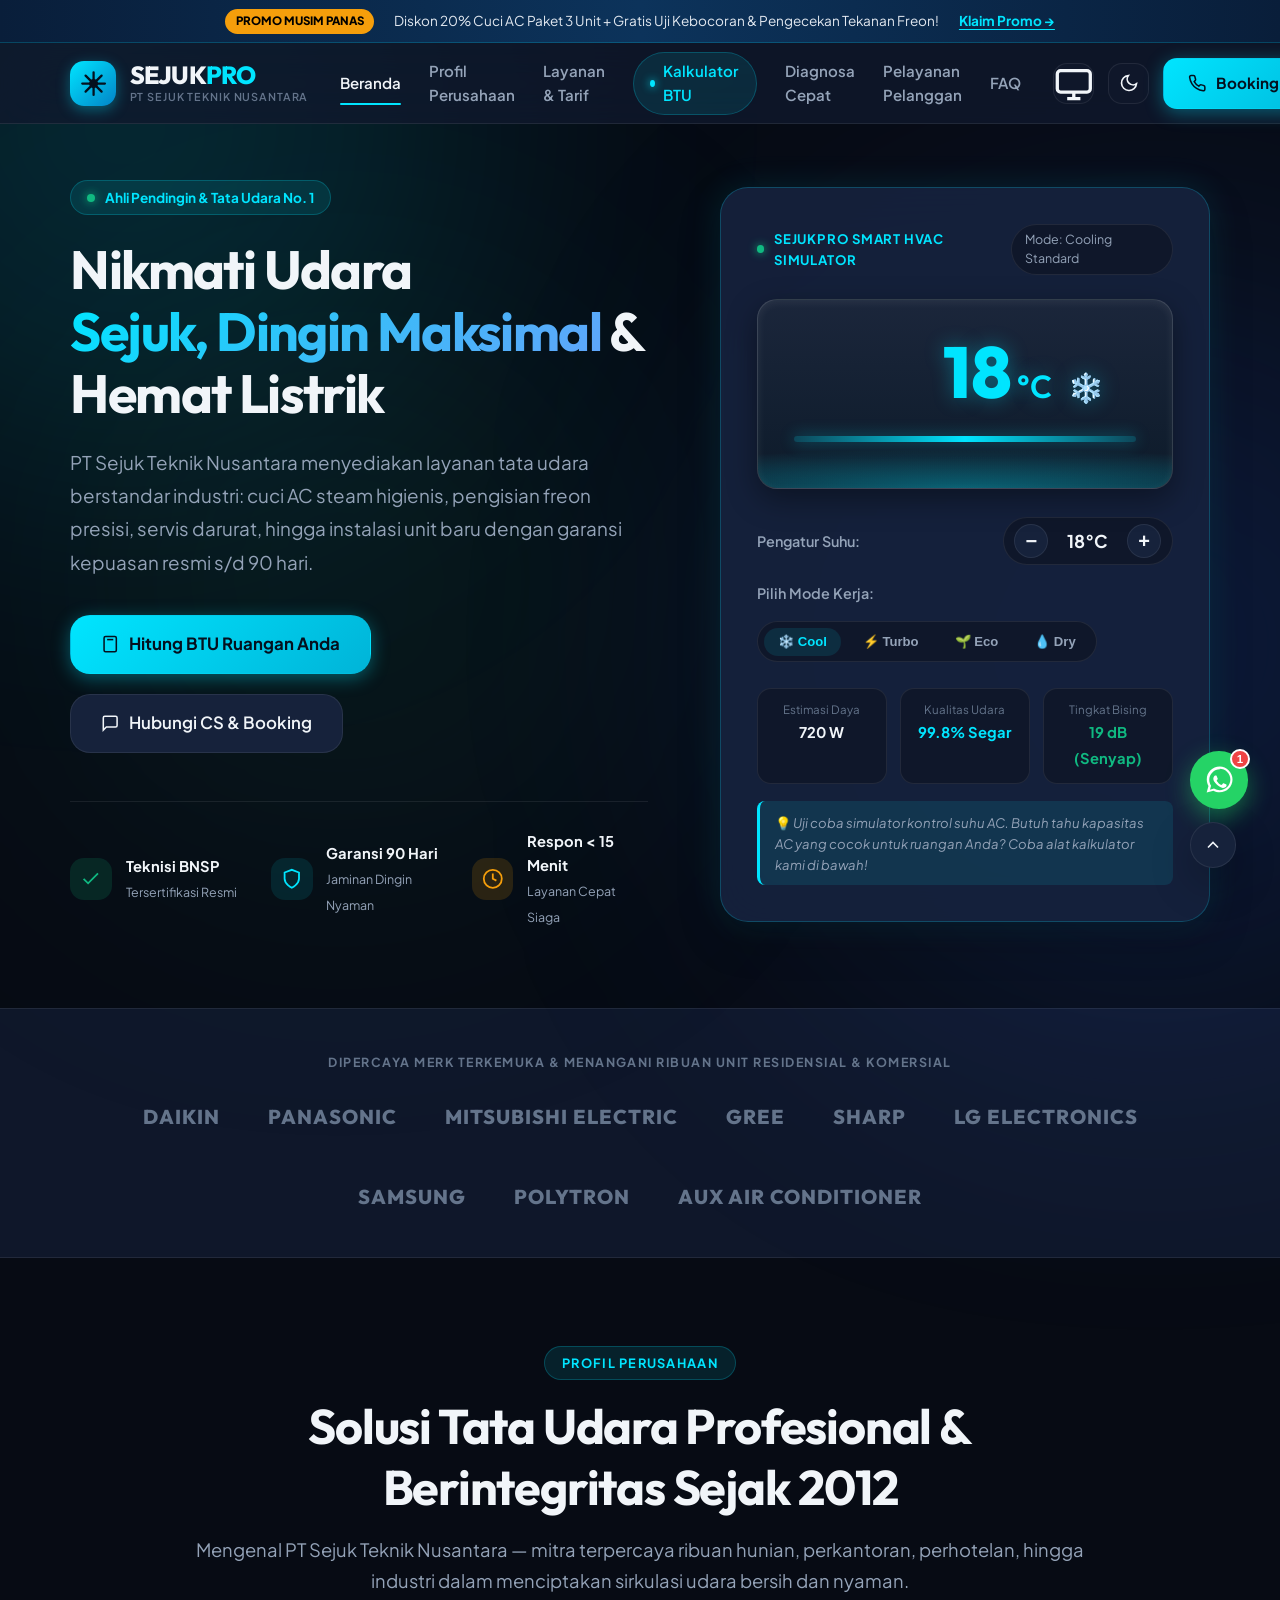
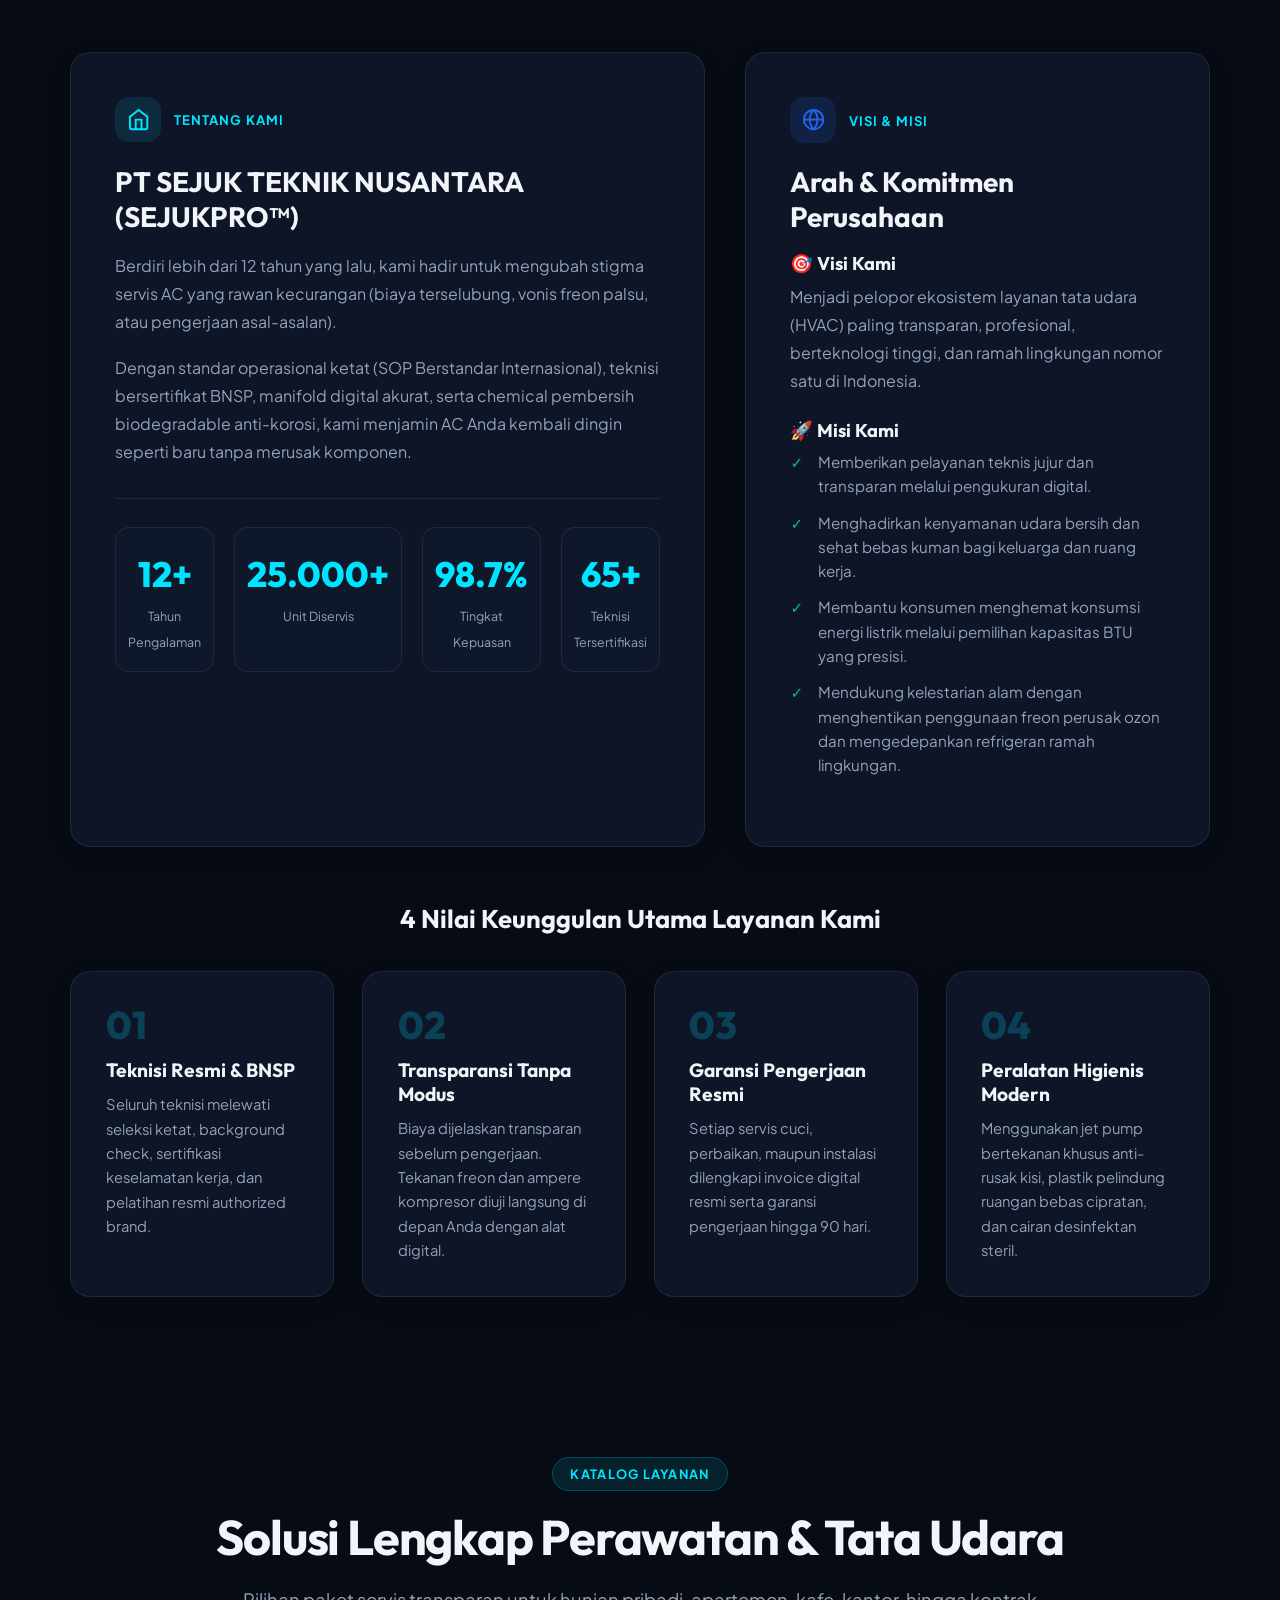
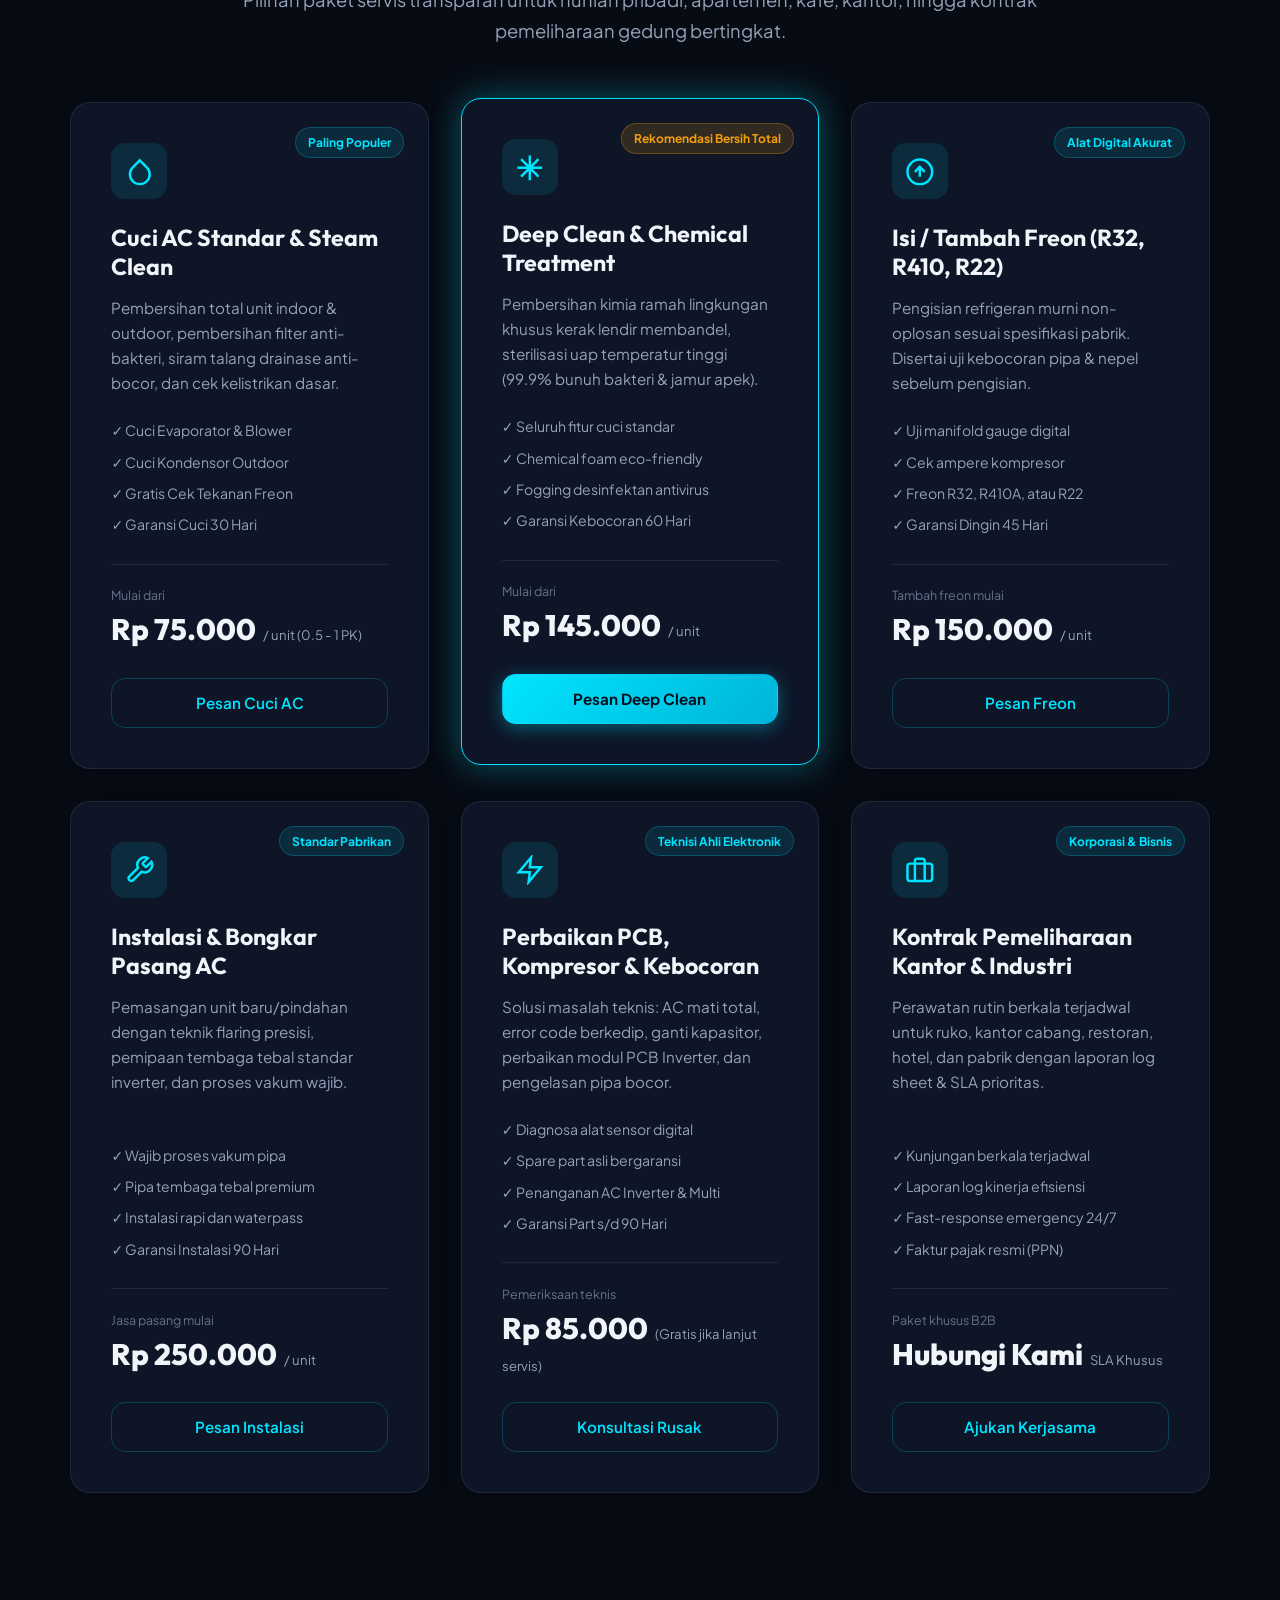
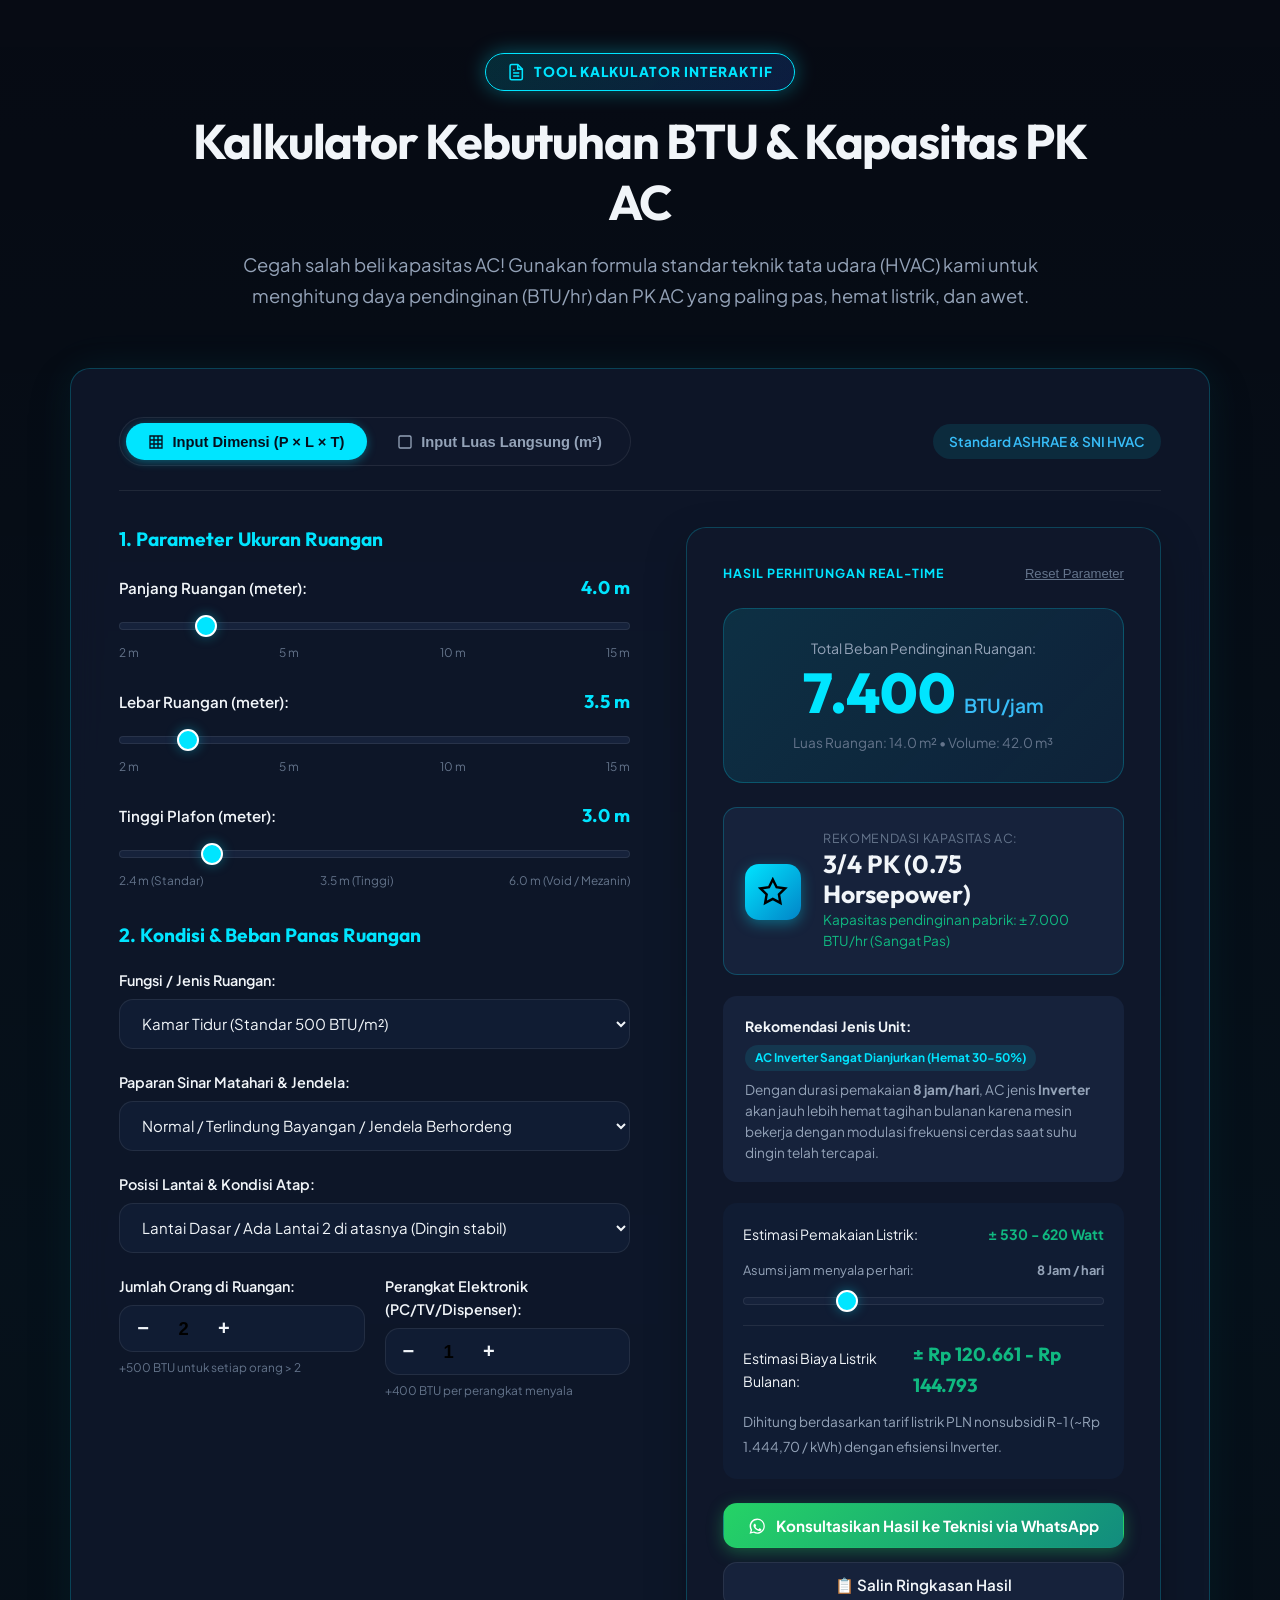
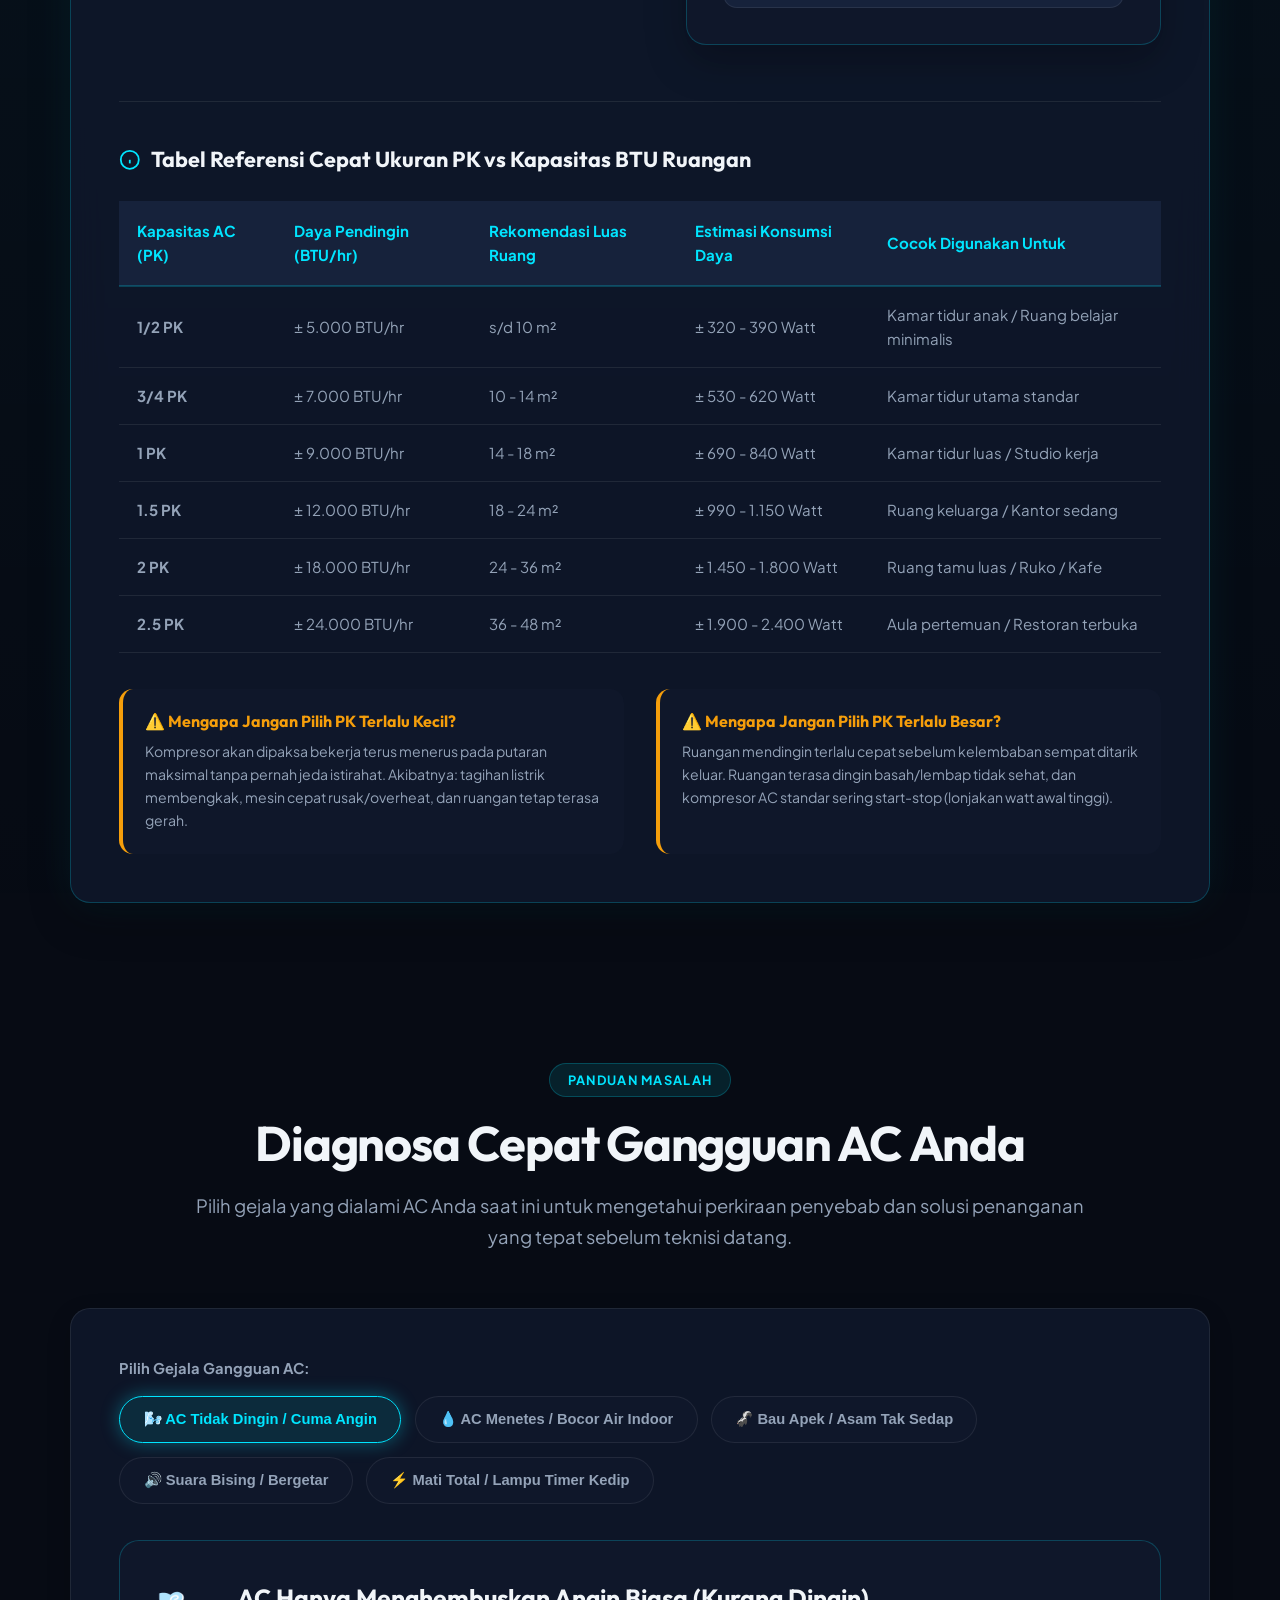
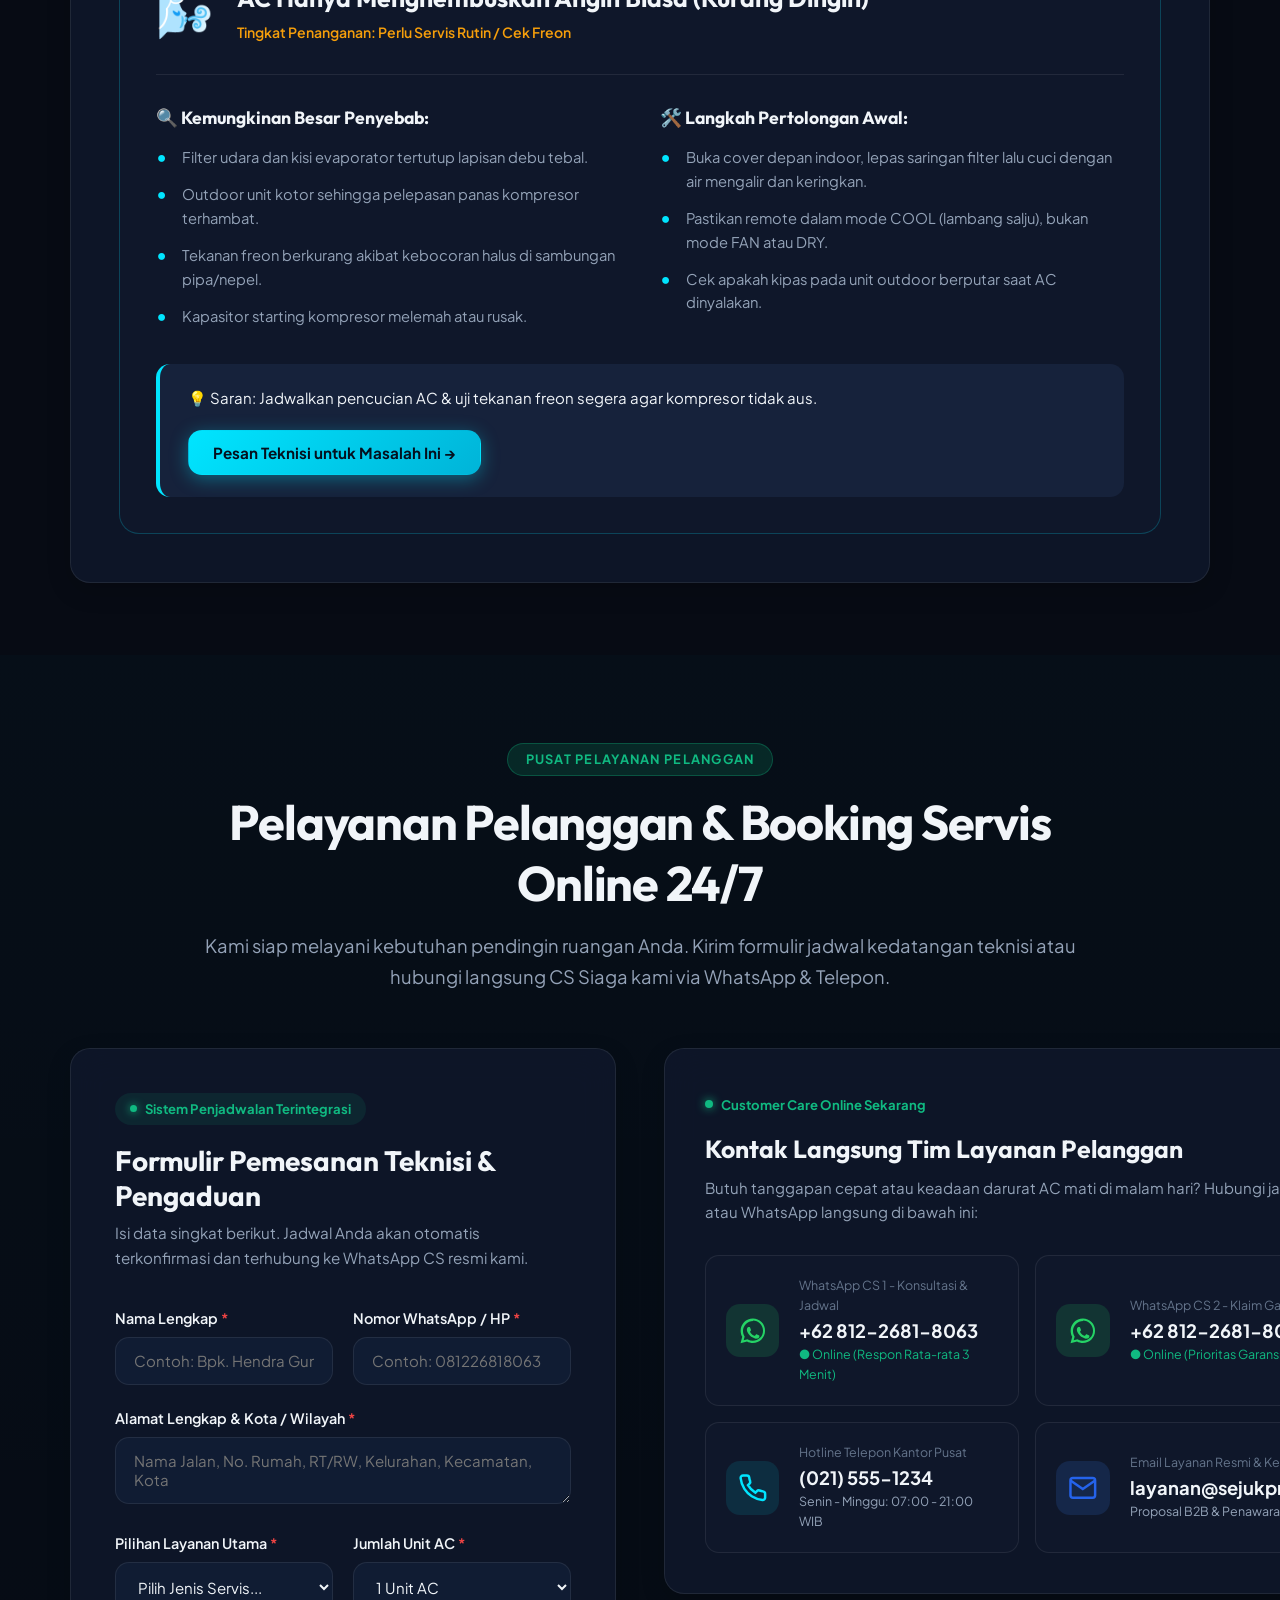
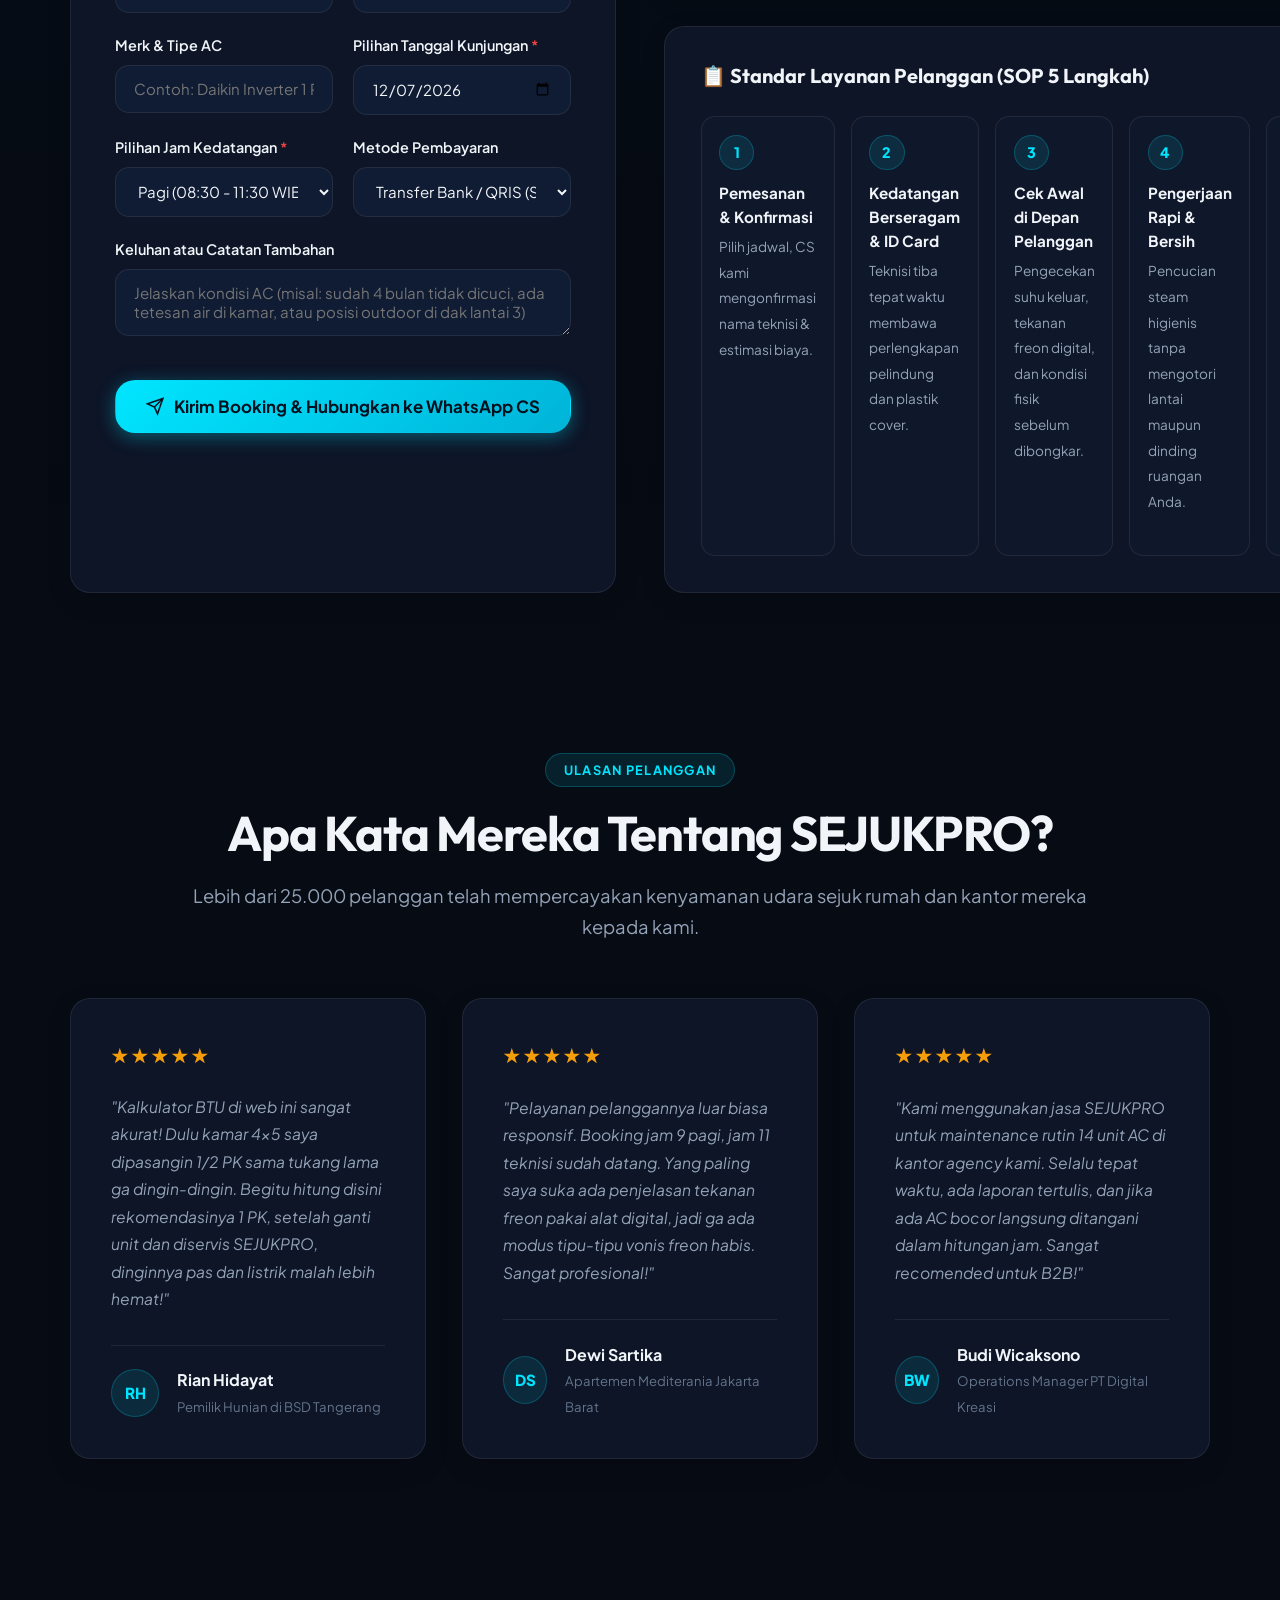
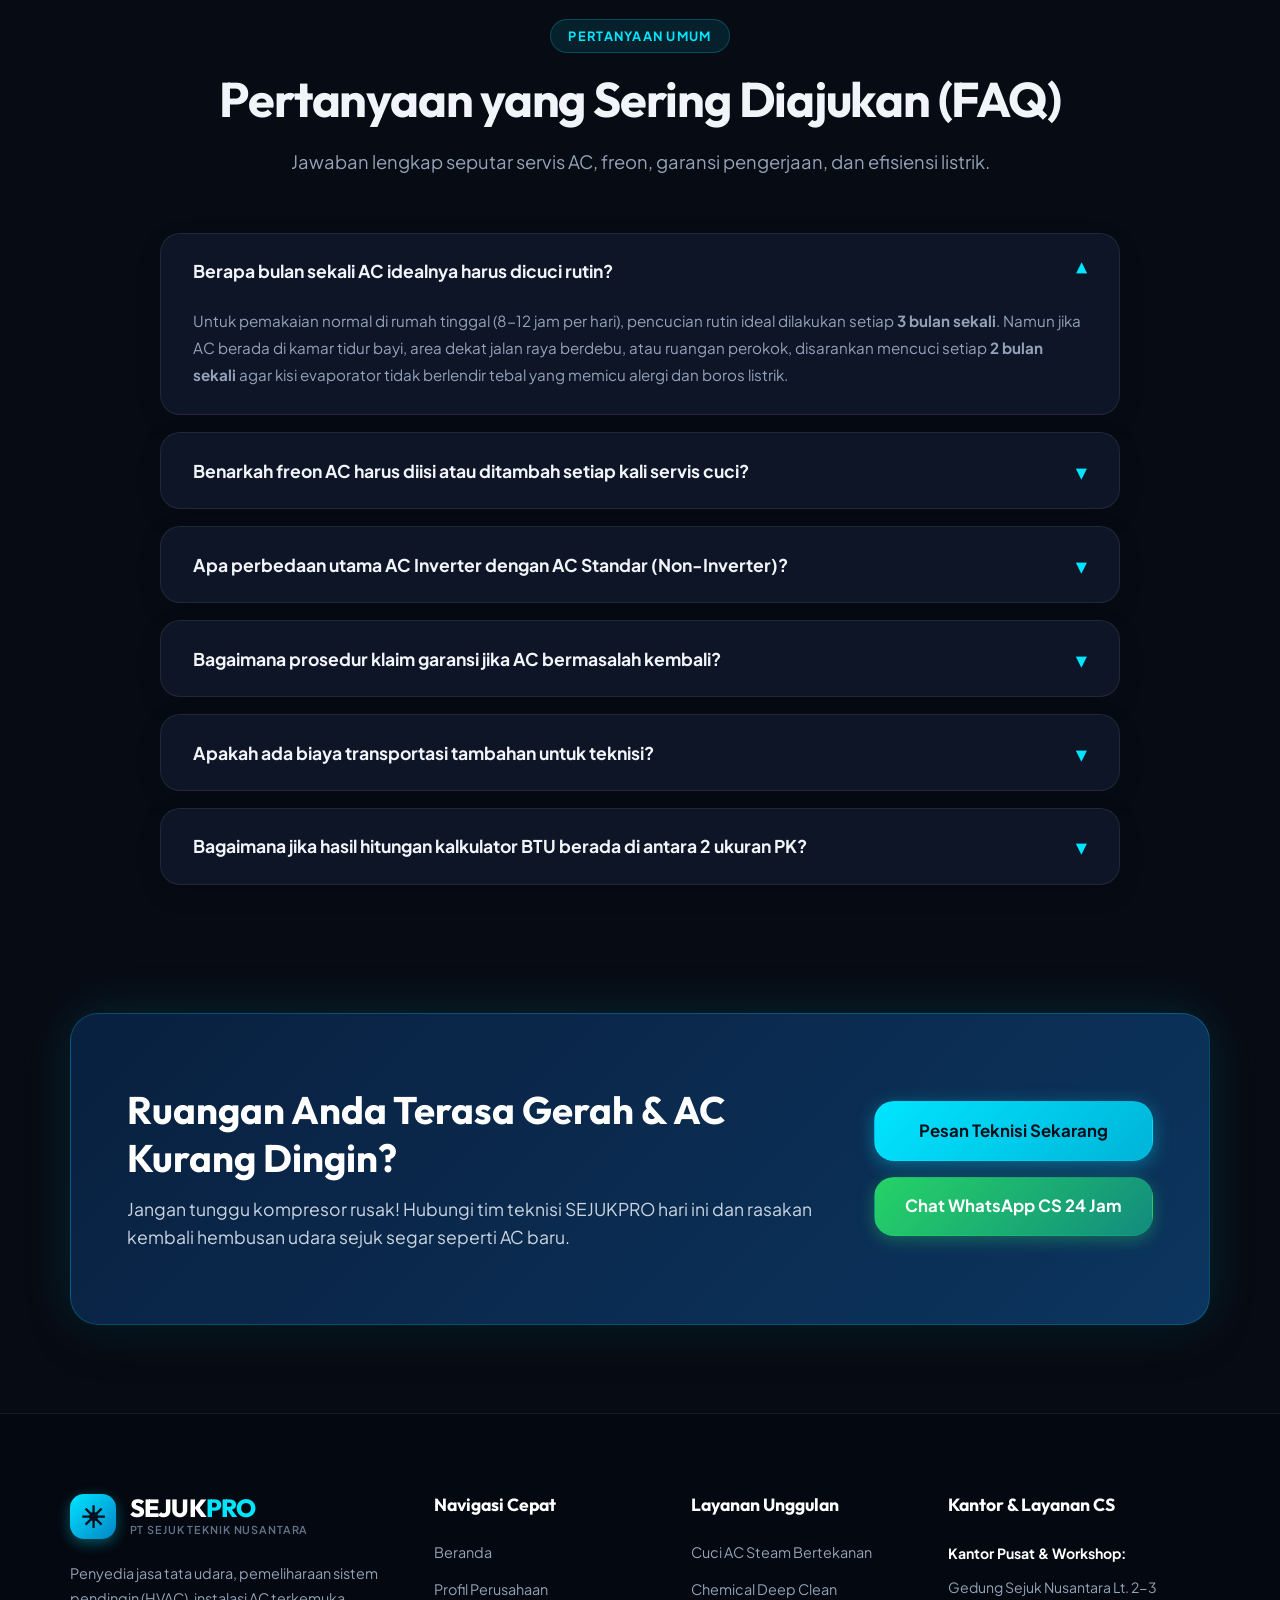
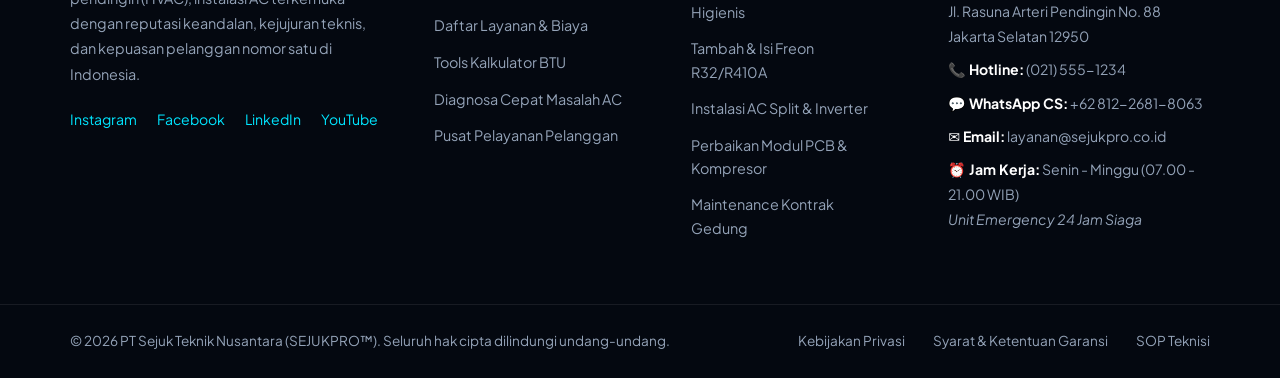
==== commit 09f8c7cb: "Add files via upload" ====
--- a/index.html
+++ b/index.html
@@ -54,6 +54,12 @@
       </nav>
 
       <div class="nav-actions">
+        <button id="landscapeToggle" class="btn-icon" aria-label="Ganti Mode Landscape / Boxed" title="Mode Tampilan: Landscape / Boxed">
+          <svg viewBox="0 0 24 24" fill="none" stroke="currentColor" stroke-width="2">
+            <rect x="2" y="4" width="20" height="13" rx="2"></rect>
+            <path d="M8 21h8m-4-4v4"></path>
+          </svg>
+        </button>
         <button id="themeToggle" class="btn-icon" aria-label="Ganti Tema Tampilan" title="Ganti Tema">
           <svg class="sun-icon" viewBox="0 0 24 24" fill="none" stroke="currentColor" stroke-width="2">
             <circle cx="12" cy="12" r="5"></circle>
@@ -956,7 +962,7 @@
                 </div>
                 <div class="form-field">
                   <label for="custPhone">Nomor WhatsApp / HP <span class="required">*</span></label>
-                  <input type="tel" id="custPhone" placeholder="Contoh: 081234567890" required>
+                  <input type="tel" id="custPhone" placeholder="Contoh: 081226818063" required>
                   <span class="err-msg">Nomor WhatsApp wajib diisi</span>
                 </div>
               </div>
@@ -1066,7 +1072,7 @@
 
               <div class="cs-channels-list">
                 <!-- Channel 1 -->
-                <a href="https://wa.me/6281234567890?text=Halo%20CS%20SejukPro%2C%20saya%20ingin%20konsultasi%20servis%20AC" target="_blank" rel="noopener noreferrer" class="channel-card">
+                <a href="https://wa.me/6281226818063?text=Halo%20CS%20SejukPro%2C%20saya%20ingin%20konsultasi%20servis%20AC" target="_blank" rel="noopener noreferrer" class="channel-card">
                   <div class="channel-icon wa-bg">
                     <svg viewBox="0 0 24 24" fill="currentColor">
                       <path d="M12.04 2c-5.46 0-9.91 4.45-9.91 9.91 0 1.75.46 3.45 1.32 4.95L2.05 22l5.25-1.38c1.45.79 3.08 1.21 4.74 1.21 5.46 0 9.91-4.45 9.91-9.91 0-2.65-1.03-5.14-2.9-7.01A9.82 9.82 0 0 0 12.04 2m.01 1.67c4.54 0 8.24 3.7 8.24 8.24 0 2.2-.86 4.28-2.42 5.83-1.56 1.56-3.63 2.41-5.83 2.41-1.42 0-2.81-.37-4.04-1.07l-.29-.17-3.11.82.83-3.03-.19-.31c-.77-1.25-1.18-2.69-1.18-4.18 0-4.54 3.7-8.24 8.24-8.24m4.52 11.66c-.25-.13-1.47-.72-1.7-.81-.23-.08-.39-.13-.56.13-.17.25-.64.81-.79.97-.14.17-.29.19-.54.06-.25-.13-1.06-.39-2.02-1.25-.75-.67-1.26-1.5-1.41-1.75-.14-.25-.02-.39.11-.51.11-.11.25-.29.38-.44.13-.14.17-.25.25-.42.08-.17.04-.31-.02-.44-.06-.13-.56-1.34-.76-1.84-.2-.49-.4-.42-.56-.43h-.47c-.17 0-.44.06-.67.31-.23.25-.88.86-.88 2.1 0 1.24.9 2.44 1.03 2.61.13.17 1.77 2.7 4.29 3.79.6.26 1.07.41 1.43.53.6.19 1.15.16 1.58.1.48-.07 1.47-.6 1.68-1.18.21-.58.21-1.07.15-1.18-.07-.12-.23-.19-.48-.31z"/>
@@ -1074,13 +1080,13 @@
                   </div>
                   <div class="channel-meta">
                     <span class="channel-role">WhatsApp CS 1 - Konsultasi & Jadwal</span>
-                    <strong class="channel-number">+62 812-3456-7890</strong>
+                    <strong class="channel-number">+62 812-2681-8063</strong>
                     <span class="channel-status text-green">● Online (Respon Rata-rata 3 Menit)</span>
                   </div>
                 </a>
 
                 <!-- Channel 2 -->
-                <a href="https://wa.me/6281987654321?text=Halo%20CS%20SejukPro%2C%20saya%20ingin%20klaim%20garansi%20servis" target="_blank" rel="noopener noreferrer" class="channel-card">
+                <a href="https://wa.me/6281226818063?text=Halo%20CS%20SejukPro%2C%20saya%20ingin%20klaim%20garansi%20servis" target="_blank" rel="noopener noreferrer" class="channel-card">
                   <div class="channel-icon wa-bg">
                     <svg viewBox="0 0 24 24" fill="currentColor">
                       <path d="M12.04 2c-5.46 0-9.91 4.45-9.91 9.91 0 1.75.46 3.45 1.32 4.95L2.05 22l5.25-1.38c1.45.79 3.08 1.21 4.74 1.21 5.46 0 9.91-4.45 9.91-9.91 0-2.65-1.03-5.14-2.9-7.01A9.82 9.82 0 0 0 12.04 2m.01 1.67c4.54 0 8.24 3.7 8.24 8.24 0 2.2-.86 4.28-2.42 5.83-1.56 1.56-3.63 2.41-5.83 2.41-1.42 0-2.81-.37-4.04-1.07l-.29-.17-3.11.82.83-3.03-.19-.31c-.77-1.25-1.18-2.69-1.18-4.18 0-4.54 3.7-8.24 8.24-8.24m4.52 11.66c-.25-.13-1.47-.72-1.7-.81-.23-.08-.39-.13-.56.13-.17.25-.64.81-.79.97-.14.17-.29.19-.54.06-.25-.13-1.06-.39-2.02-1.25-.75-.67-1.26-1.5-1.41-1.75-.14-.25-.02-.39.11-.51.11-.11.25-.29.38-.44.13-.14.17-.25.25-.42.08-.17.04-.31-.02-.44-.06-.13-.56-1.34-.76-1.84-.2-.49-.4-.42-.56-.43h-.47c-.17 0-.44.06-.67.31-.23.25-.88.86-.88 2.1 0 1.24.9 2.44 1.03 2.61.13.17 1.77 2.7 4.29 3.79.6.26 1.07.41 1.43.53.6.19 1.15.16 1.58.1.48-.07 1.47-.6 1.68-1.18.21-.58.21-1.07.15-1.18-.07-.12-.23-.19-.48-.31z"/>
@@ -1088,7 +1094,7 @@
                   </div>
                   <div class="channel-meta">
                     <span class="channel-role">WhatsApp CS 2 - Klaim Garansi & B2B</span>
-                    <strong class="channel-number">+62 819-8765-4321</strong>
+                    <strong class="channel-number">+62 812-2681-8063</strong>
                     <span class="channel-status text-green">● Online (Prioritas Garansi)</span>
                   </div>
                 </a>
@@ -1282,7 +1288,7 @@
             </button>
             <div class="faq-answer">
               <p>
-                Sangat mudah! Anda cukup menghubungi WhatsApp Layanan Pelanggan kami (+62 819-8765-4321) dengan menyebutkan nomor ponsel atau foto invoice digital Anda. Tim teknisi kami akan segera dijadwalkan ulang untuk kunjungan perbaikan tanpa dipungut biaya tambahan (100% Bebas Biaya) selama masa garansi aktif (30 - 90 hari tergantung jenis pekerjaan).
+                Sangat mudah! Anda cukup menghubungi WhatsApp Layanan Pelanggan kami (+62 812-2681-8063) dengan menyebutkan nomor ponsel atau foto invoice digital Anda. Tim teknisi kami akan segera dijadwalkan ulang untuk kunjungan perbaikan tanpa dipungut biaya tambahan (100% Bebas Biaya) selama masa garansi aktif (30 - 90 hari tergantung jenis pekerjaan).
               </p>
             </div>
           </div>
@@ -1324,7 +1330,7 @@
           </div>
           <div class="cta-buttons">
             <a href="#customer-service" class="btn btn-primary btn-lg">Pesan Teknisi Sekarang</a>
-            <a href="https://wa.me/6281234567890?text=Halo%20CS%20SejukPro%2C%20mau%20tanya%20jadwal%20servis%20AC" target="_blank" rel="noopener noreferrer" class="btn btn-whatsapp btn-lg">
+            <a href="https://wa.me/6281226818063?text=Halo%20CS%20SejukPro%2C%20mau%20tanya%20jadwal%20servis%20AC" target="_blank" rel="noopener noreferrer" class="btn btn-whatsapp btn-lg">
               Chat WhatsApp CS 24 Jam
             </a>
           </div>
@@ -1390,7 +1396,7 @@
           <p><strong>Kantor Pusat & Workshop:</strong></p>
           <p>Gedung Sejuk Nusantara Lt. 2-3<br>Jl. Rasuna Arteri Pendingin No. 88<br>Jakarta Selatan 12950</p>
           <p class="contact-line"><strong>📞 Hotline:</strong> (021) 555-1234</p>
-          <p class="contact-line"><strong>💬 WhatsApp CS:</strong> +62 812-3456-7890</p>
+          <p class="contact-line"><strong>💬 WhatsApp CS:</strong> +62 812-2681-8063</p>
           <p class="contact-line"><strong>✉️ Email:</strong> layanan@sejukpro.co.id</p>
           <p class="contact-line"><strong>⏰ Jam Kerja:</strong> Senin - Minggu (07.00 - 21.00 WIB)<br><em>Unit Emergency 24 Jam Siaga</em></p>
         </address>
--- a/styles.css
+++ b/styles.css
@@ -1,6 +1,7 @@
 /* ==========================================================================
-   SEJUKPRO™ - Modern Design System & Stylesheet
+   SEJUKPRO™ - Modern Landscape & Widescreen Design System
    Specialized HVAC & Air Conditioning Web Experience
+   Optimized for Panoramic, Landscape (16:9 / 21:9) and Desktop Displays
    ========================================================================== */
 
 :root {
@@ -25,8 +26,8 @@
   --font-main: 'Plus Jakarta Sans', system-ui, -apple-system, sans-serif;
   --font-display: 'Outfit', 'Plus Jakarta Sans', sans-serif;
 
-  /* Layout & Spacing */
-  --container-max: 1200px;
+  /* Landscape / Widescreen Layout & Spacing */
+  --container-max: min(94vw, 1680px);
   --radius-sm: 8px;
   --radius-md: 14px;
   --radius-lg: 20px;
@@ -49,8 +50,8 @@
   --bg-body: #070b14;
   --bg-surface: #0f172a;
   --bg-surface-elevated: #16223b;
-  --bg-glass: rgba(16, 25, 46, 0.75);
-  --bg-glass-strong: rgba(22, 34, 61, 0.88);
+  --bg-glass: rgba(16, 25, 46, 0.78);
+  --bg-glass-strong: rgba(22, 34, 61, 0.92);
   --bg-input: #101c33;
 
   --text-main: #f1f5f9;
@@ -62,9 +63,9 @@
   --border-accent: rgba(0, 229, 255, 0.22);
   --border-glow: rgba(0, 229, 255, 0.4);
 
-  --orb-1-color: rgba(0, 229, 255, 0.12);
-  --orb-2-color: rgba(37, 99, 235, 0.14);
-  --orb-3-color: rgba(16, 185, 129, 0.08);
+  --orb-1-color: rgba(0, 229, 255, 0.14);
+  --orb-2-color: rgba(37, 99, 235, 0.16);
+  --orb-3-color: rgba(16, 185, 129, 0.09);
 }
 
 /* ================= Light Mode ================= */
@@ -72,8 +73,8 @@
   --bg-body: #f4f8fb;
   --bg-surface: #ffffff;
   --bg-surface-elevated: #eaf1f7;
-  --bg-glass: rgba(255, 255, 255, 0.85);
-  --bg-glass-strong: rgba(255, 255, 255, 0.95);
+  --bg-glass: rgba(255, 255, 255, 0.88);
+  --bg-glass-strong: rgba(255, 255, 255, 0.96);
   --bg-input: #edf3f8;
 
   --text-main: #0f172a;
@@ -88,6 +89,11 @@
   --orb-1-color: rgba(56, 189, 248, 0.18);
   --orb-2-color: rgba(14, 165, 233, 0.14);
   --orb-3-color: rgba(59, 130, 246, 0.1);
+}
+
+/* ================= Boxed Mode (Toggle Option) ================= */
+body.boxed-mode {
+  --container-max: 1200px;
 }
 
 /* ================= Reset & Base ================= */
@@ -117,29 +123,29 @@
 .bg-glow-orb {
   position: fixed;
   border-radius: 50%;
-  filter: blur(120px);
+  filter: blur(140px);
   pointer-events: none;
   z-index: 0;
 }
 .orb-1 {
-  width: 500px;
-  height: 500px;
-  top: -150px;
-  left: -150px;
+  width: 650px;
+  height: 650px;
+  top: -200px;
+  left: -200px;
   background: var(--orb-1-color);
 }
 .orb-2 {
-  width: 600px;
-  height: 600px;
-  top: 35%;
-  right: -200px;
+  width: 750px;
+  height: 750px;
+  top: 30%;
+  right: -250px;
   background: var(--orb-2-color);
 }
 .orb-3 {
-  width: 450px;
-  height: 450px;
-  bottom: 10%;
-  left: 10%;
+  width: 550px;
+  height: 550px;
+  bottom: 5%;
+  left: 5%;
   background: var(--orb-3-color);
 }
 
@@ -147,9 +153,10 @@
   width: 100%;
   max-width: var(--container-max);
   margin-inline: auto;
-  padding-inline: 1.5rem;
+  padding-inline: 2rem;
   position: relative;
   z-index: 1;
+  transition: max-width var(--transition-base);
 }
 
 /* Common Typography */
@@ -190,8 +197,8 @@
 
 .glass-card {
   background: var(--bg-glass);
-  backdrop-filter: blur(16px);
-  -webkit-backdrop-filter: blur(16px);
+  backdrop-filter: blur(18px);
+  -webkit-backdrop-filter: blur(18px);
   border: 1px solid var(--border-subtle);
   border-radius: var(--radius-lg);
   box-shadow: var(--shadow-md);
@@ -204,13 +211,13 @@
 
 /* Section Common Structure */
 .section {
-  padding-block: 6rem 5rem;
+  padding-block: 5.5rem 4.5rem;
   position: relative;
   z-index: 1;
 }
 
 .section-header {
-  max-width: 760px;
+  max-width: 900px;
   margin-inline: auto;
   margin-bottom: 3.5rem;
 }
@@ -224,20 +231,21 @@
   color: var(--primary);
   background: var(--primary-subtle);
   border: 1px solid var(--border-accent);
-  padding: 0.35rem 1rem;
+  padding: 0.35rem 1.1rem;
   border-radius: var(--radius-full);
   margin-bottom: 1rem;
 }
 
 .section-title {
-  font-size: clamp(2rem, 3.5vw, 2.75rem);
-  letter-spacing: -0.02em;
+  font-size: clamp(2.2rem, 3.8vw, 3.1rem);
+  letter-spacing: -0.025em;
   margin-bottom: 1rem;
 }
 
 .section-subtitle {
-  font-size: 1.1rem;
+  font-size: 1.15rem;
   color: var(--text-muted);
+  line-height: 1.7;
 }
 
 /* Buttons System */
@@ -272,7 +280,7 @@
 
 .btn-primary:hover {
   transform: translateY(-2px);
-  box-shadow: 0 6px 24px rgba(0, 229, 255, 0.5);
+  box-shadow: 0 6px 26px rgba(0, 229, 255, 0.55);
   background: linear-gradient(135deg, #33ebff 0%, #00c4e8 100%);
 }
 
@@ -362,7 +370,7 @@
   display: flex;
   align-items: center;
   justify-content: center;
-  gap: 1rem;
+  gap: 1.25rem;
   flex-wrap: wrap;
   text-align: center;
 }
@@ -394,8 +402,8 @@
   top: 0;
   width: 100%;
   background: var(--bg-glass);
-  backdrop-filter: blur(20px);
-  -webkit-backdrop-filter: blur(20px);
+  backdrop-filter: blur(24px);
+  -webkit-backdrop-filter: blur(24px);
   border-bottom: 1px solid var(--border-subtle);
   z-index: 100;
   transition: all var(--transition-fast);
@@ -405,20 +413,20 @@
   display: flex;
   align-items: center;
   justify-content: space-between;
-  height: 4.75rem;
-  gap: 1.5rem;
+  height: 5rem;
+  gap: 2rem;
 }
 
 .brand-logo {
   display: flex;
   align-items: center;
-  gap: 0.75rem;
+  gap: 0.85rem;
   flex-shrink: 0;
 }
 
 .logo-icon {
-  width: 2.75rem;
-  height: 2.75rem;
+  width: 2.85rem;
+  height: 2.85rem;
   background: linear-gradient(135deg, var(--primary) 0%, #0284c7 100%);
   border-radius: var(--radius-md);
   display: flex;
@@ -429,13 +437,13 @@
 }
 
 .logo-icon svg {
-  width: 1.6rem;
-  height: 1.6rem;
+  width: 1.7rem;
+  height: 1.7rem;
 }
 
 .brand-name {
   font-family: var(--font-display);
-  font-size: 1.45rem;
+  font-size: 1.55rem;
   font-weight: 800;
   letter-spacing: -0.03em;
   display: block;
@@ -447,7 +455,7 @@
 }
 
 .brand-sub {
-  font-size: 0.65rem;
+  font-size: 0.68rem;
   letter-spacing: 0.08em;
   color: var(--text-dim);
   display: block;
@@ -457,11 +465,11 @@
 .nav-links {
   display: flex;
   align-items: center;
-  gap: 1.5rem;
+  gap: 1.75rem;
 }
 
 .nav-link {
-  font-size: 0.92rem;
+  font-size: 0.94rem;
   font-weight: 600;
   color: var(--text-muted);
   position: relative;
@@ -487,12 +495,12 @@
 .nav-highlight {
   background: var(--primary-subtle);
   border: 1px solid var(--border-accent);
-  padding: 0.35rem 0.85rem !important;
+  padding: 0.4rem 1rem !important;
   border-radius: var(--radius-full);
   color: var(--primary) !important;
   display: inline-flex;
   align-items: center;
-  gap: 0.4rem;
+  gap: 0.45rem;
 }
 
 .tool-dot {
@@ -534,7 +542,7 @@
   transition: all var(--transition-fast);
 }
 
-/* ================= Hero Section ================= */
+/* ================= HERO SECTION (LANDSCAPE PANORAMIC) ================= */
 .hero-section {
   padding-top: 3.5rem;
   padding-bottom: 5rem;
@@ -543,9 +551,9 @@
 
 .hero-grid {
   display: grid;
-  grid-template-columns: 1.15fr 0.95fr;
-  align-items: center;
-  gap: 3.5rem;
+  grid-template-columns: 1.18fr 1fr;
+  align-items: center;
+  gap: 4.5rem;
 }
 
 .hero-chip {
@@ -574,44 +582,44 @@
 }
 
 .hero-title {
-  font-size: clamp(2.4rem, 4vw, 3.4rem);
+  font-size: clamp(2.5rem, 4.2vw, 3.8rem);
   letter-spacing: -0.03em;
   margin-bottom: 1.35rem;
   line-height: 1.15;
 }
 
 .hero-desc {
-  font-size: 1.15rem;
-  line-height: 1.7;
+  font-size: 1.18rem;
+  line-height: 1.75;
   color: var(--text-muted);
   margin-bottom: 2.25rem;
-  max-width: 580px;
+  max-width: 680px;
 }
 
 .hero-cta-group {
   display: flex;
   flex-wrap: wrap;
-  gap: 1rem;
+  gap: 1.25rem;
   margin-bottom: 3rem;
 }
 
 .hero-badges {
   display: grid;
   grid-template-columns: repeat(3, 1fr);
-  gap: 1.25rem;
-  padding-top: 1.5rem;
+  gap: 1.5rem;
+  padding-top: 1.75rem;
   border-top: 1px solid var(--border-subtle);
 }
 
 .badge-item {
   display: flex;
   align-items: center;
-  gap: 0.75rem;
+  gap: 0.85rem;
 }
 
 .badge-icon {
-  width: 2.4rem;
-  height: 2.4rem;
+  width: 2.6rem;
+  height: 2.6rem;
   border-radius: var(--radius-md);
   display: flex;
   align-items: center;
@@ -619,7 +627,7 @@
   flex-shrink: 0;
 }
 
-.badge-icon svg { width: 1.25rem; height: 1.25rem; }
+.badge-icon svg { width: 1.35rem; height: 1.35rem; }
 
 .badge-icon.green { background: rgba(16, 185, 129, 0.15); color: var(--accent-green); }
 .badge-icon.cyan { background: var(--primary-subtle); color: var(--primary); }
@@ -627,23 +635,23 @@
 
 .badge-item strong {
   display: block;
-  font-size: 0.88rem;
+  font-size: 0.92rem;
   color: var(--text-main);
 }
 
 .badge-item span {
-  font-size: 0.75rem;
+  font-size: 0.78rem;
   color: var(--text-muted);
 }
 
-/* ================= Interactive AC Simulator Card ================= */
+/* ================= AC Simulator Landscape Card ================= */
 .ac-interactive-card {
   background: var(--bg-glass-strong);
   backdrop-filter: blur(24px);
   border: 1px solid var(--border-accent);
   border-radius: var(--radius-xl);
-  padding: 1.75rem;
-  box-shadow: var(--shadow-lg), 0 0 30px rgba(0, 229, 255, 0.1);
+  padding: 2.25rem;
+  box-shadow: var(--shadow-lg), 0 0 35px rgba(0, 229, 255, 0.12);
   position: relative;
   overflow: hidden;
 }
@@ -653,15 +661,15 @@
   justify-content: space-between;
   align-items: center;
   margin-bottom: 1.5rem;
-  font-size: 0.8rem;
+  font-size: 0.82rem;
 }
 
 .ac-brand-badge {
   display: flex;
   align-items: center;
-  gap: 0.5rem;
+  gap: 0.6rem;
   font-weight: 700;
-  letter-spacing: 0.05em;
+  letter-spacing: 0.06em;
   color: var(--primary);
 }
 
@@ -675,18 +683,20 @@
 
 .ac-filter-status {
   background: var(--bg-surface);
-  padding: 0.25rem 0.75rem;
+  padding: 0.3rem 0.85rem;
   border-radius: var(--radius-full);
   color: var(--text-muted);
-  font-size: 0.75rem;
-}
-
-/* AC Body Simulator */
+  font-size: 0.78rem;
+  border: 1px solid var(--border-subtle);
+}
+
+/* AC Body Simulator - Landscape Ratio */
 .ac-unit-body {
   background: linear-gradient(180deg, #1b263b 0%, #0d1b2a 100%);
   border: 1px solid rgba(255, 255, 255, 0.15);
   border-radius: var(--radius-lg);
-  padding: 1.75rem;
+  padding: 2.25rem;
+  min-height: 190px;
   position: relative;
   box-shadow: inset 0 2px 10px rgba(255, 255, 255, 0.08), 0 10px 30px rgba(0, 0, 0, 0.4);
   margin-bottom: 1.75rem;
@@ -702,34 +712,34 @@
   display: flex;
   align-items: baseline;
   justify-content: flex-end;
-  gap: 0.3rem;
-  padding-right: 1.5rem;
+  gap: 0.35rem;
+  padding-right: 2rem;
   font-family: var(--font-display);
   color: var(--primary);
   text-shadow: 0 0 20px var(--primary-glow);
 }
 
 .ac-temp-val {
-  font-size: 4rem;
+  font-size: 4.5rem;
   font-weight: 800;
   line-height: 1;
 }
 
 .ac-temp-unit {
+  font-size: 2rem;
+  font-weight: 600;
+}
+
+.ac-mode-icon {
   font-size: 1.8rem;
-  font-weight: 600;
-}
-
-.ac-mode-icon {
-  font-size: 1.6rem;
-  margin-left: 0.5rem;
+  margin-left: 0.6rem;
 }
 
 .ac-louver {
   height: 6px;
   background: linear-gradient(90deg, rgba(0, 229, 255, 0.2), var(--primary), rgba(0, 229, 255, 0.2));
   border-radius: 4px;
-  margin-top: 1.25rem;
+  margin-top: 1.5rem;
   box-shadow: 0 0 15px var(--primary-glow);
   transition: transform 0.4s ease;
 }
@@ -740,7 +750,7 @@
   bottom: 0;
   left: 0;
   right: 0;
-  height: 35px;
+  height: 40px;
   pointer-events: none;
   overflow: hidden;
 }
@@ -768,7 +778,7 @@
 .sim-controls {
   display: flex;
   flex-direction: column;
-  gap: 1rem;
+  gap: 1.1rem;
 }
 
 .sim-row {
@@ -780,7 +790,7 @@
 }
 
 .sim-label {
-  font-size: 0.88rem;
+  font-size: 0.9rem;
   font-weight: 600;
   color: var(--text-muted);
 }
@@ -788,21 +798,21 @@
 .temp-control-buttons {
   display: flex;
   align-items: center;
-  gap: 0.75rem;
+  gap: 0.85rem;
   background: var(--bg-surface);
   border: 1px solid var(--border-subtle);
   border-radius: var(--radius-full);
-  padding: 0.3rem 0.5rem;
+  padding: 0.35rem 0.65rem;
 }
 
 .btn-ctrl {
-  width: 2rem;
-  height: 2rem;
+  width: 2.15rem;
+  height: 2.15rem;
   border-radius: 50%;
   background: var(--bg-surface-elevated);
   border: 1px solid var(--border-subtle);
   color: var(--text-main);
-  font-size: 1.2rem;
+  font-size: 1.25rem;
   font-weight: 700;
   cursor: pointer;
   display: flex;
@@ -818,24 +828,24 @@
 
 .sim-current-temp {
   font-weight: 700;
-  font-size: 1.05rem;
-  min-width: 3rem;
+  font-size: 1.1rem;
+  min-width: 3.2rem;
   text-align: center;
   color: var(--text-main);
 }
 
 .mode-toggles {
   display: flex;
-  gap: 0.4rem;
+  gap: 0.45rem;
   background: var(--bg-surface);
-  padding: 0.3rem;
+  padding: 0.35rem;
   border-radius: var(--radius-full);
   border: 1px solid var(--border-subtle);
 }
 
 .mode-btn {
-  padding: 0.35rem 0.75rem;
-  font-size: 0.78rem;
+  padding: 0.4rem 0.9rem;
+  font-size: 0.82rem;
   font-weight: 600;
   border-radius: var(--radius-full);
   background: transparent;
@@ -854,7 +864,7 @@
 .sim-stats-grid {
   display: grid;
   grid-template-columns: repeat(3, 1fr);
-  gap: 0.75rem;
+  gap: 0.85rem;
   margin-top: 0.5rem;
 }
 
@@ -862,34 +872,34 @@
   background: var(--bg-surface);
   border: 1px solid var(--border-subtle);
   border-radius: var(--radius-md);
-  padding: 0.65rem 0.75rem;
+  padding: 0.75rem 0.85rem;
   text-align: center;
 }
 
 .stat-lbl {
-  font-size: 0.7rem;
+  font-size: 0.72rem;
   color: var(--text-dim);
   display: block;
 }
 
 .stat-val {
-  font-size: 0.88rem;
+  font-size: 0.92rem;
   font-weight: 700;
   color: var(--text-main);
 }
 
 .sim-footer-note {
-  font-size: 0.78rem;
+  font-size: 0.82rem;
   color: var(--text-muted);
   background: var(--primary-subtle);
-  padding: 0.6rem 0.85rem;
+  padding: 0.65rem 0.95rem;
   border-radius: var(--radius-sm);
   border-left: 3px solid var(--primary);
 }
 
 /* ================= Brands Marquee ================= */
 .brands-marquee-section {
-  padding-block: 2.5rem;
+  padding-block: 2.75rem;
   border-top: 1px solid var(--border-subtle);
   border-bottom: 1px solid var(--border-subtle);
   background: var(--bg-surface);
@@ -897,11 +907,11 @@
 
 .marquee-title {
   text-align: center;
-  font-size: 0.75rem;
+  font-size: 0.78rem;
   font-weight: 700;
   letter-spacing: 0.12em;
   color: var(--text-dim);
-  margin-bottom: 1.5rem;
+  margin-bottom: 1.75rem;
 }
 
 .brands-track {
@@ -909,12 +919,12 @@
   justify-content: center;
   align-items: center;
   flex-wrap: wrap;
-  gap: 2.5rem;
+  gap: 3rem;
 }
 
 .brand-item {
   font-family: var(--font-display);
-  font-size: 1.15rem;
+  font-size: 1.25rem;
   font-weight: 800;
   letter-spacing: 0.05em;
   color: var(--text-dim);
@@ -929,25 +939,25 @@
 /* ================= Profile Section ================= */
 .profile-grid {
   display: grid;
-  grid-template-columns: 1fr 1fr;
-  gap: 2rem;
+  grid-template-columns: 1.1fr 1fr;
+  gap: 2.5rem;
   margin-bottom: 3.5rem;
 }
 
 .profile-card {
-  padding: 2.5rem;
+  padding: 2.75rem;
 }
 
 .card-icon-header {
   display: flex;
   align-items: center;
-  gap: 0.75rem;
-  margin-bottom: 1.25rem;
+  gap: 0.85rem;
+  margin-bottom: 1.35rem;
 }
 
 .card-icon {
-  width: 2.75rem;
-  height: 2.75rem;
+  width: 2.85rem;
+  height: 2.85rem;
   border-radius: var(--radius-md);
   display: flex;
   align-items: center;
@@ -957,10 +967,10 @@
 .card-icon.cyan { background: var(--primary-subtle); color: var(--primary); }
 .card-icon.blue { background: rgba(37, 99, 235, 0.15); color: var(--accent-blue); }
 
-.card-icon svg { width: 1.4rem; height: 1.4rem; }
+.card-icon svg { width: 1.45rem; height: 1.45rem; }
 
 .card-subtitle {
-  font-size: 0.8rem;
+  font-size: 0.82rem;
   font-weight: 700;
   letter-spacing: 0.08em;
   text-transform: uppercase;
@@ -968,21 +978,22 @@
 }
 
 .profile-card h3 {
-  font-size: 1.6rem;
-  margin-bottom: 1rem;
+  font-size: 1.75rem;
+  margin-bottom: 1.1rem;
 }
 
 .profile-card p {
-  margin-bottom: 1.1rem;
-  line-height: 1.7;
-}
-
+  margin-bottom: 1.15rem;
+  line-height: 1.75;
+}
+
+/* Horizontal 4-Column Stat Counters */
 .stat-counters-row {
   display: grid;
-  grid-template-columns: repeat(2, 1fr);
+  grid-template-columns: repeat(4, 1fr);
   gap: 1.25rem;
-  margin-top: 1.75rem;
-  padding-top: 1.5rem;
+  margin-top: 2rem;
+  padding-top: 1.75rem;
   border-top: 1px solid var(--border-subtle);
 }
 
@@ -990,20 +1001,20 @@
   background: var(--bg-surface);
   border: 1px solid var(--border-subtle);
   border-radius: var(--radius-md);
-  padding: 1rem;
+  padding: 1.1rem 0.75rem;
   text-align: center;
 }
 
 .counter-num {
   font-family: var(--font-display);
-  font-size: 2rem;
+  font-size: 2.2rem;
   font-weight: 800;
   color: var(--primary);
   display: block;
 }
 
 .counter-label {
-  font-size: 0.8rem;
+  font-size: 0.78rem;
   color: var(--text-muted);
 }
 
@@ -1012,7 +1023,7 @@
 }
 
 .vision-box h4, .mission-box h4 {
-  font-size: 1.1rem;
+  font-size: 1.15rem;
   margin-bottom: 0.5rem;
   color: var(--text-main);
 }
@@ -1033,43 +1044,43 @@
   font-weight: bold;
 }
 
-/* 4 Pillars of Excellence */
+/* 4 Pillars of Excellence - Panoramic 4 Columns */
 .pillars-title {
-  font-size: 1.5rem;
-  margin-bottom: 2rem;
+  font-size: 1.6rem;
+  margin-bottom: 2.25rem;
 }
 
 .pillars-grid {
   display: grid;
   grid-template-columns: repeat(4, 1fr);
-  gap: 1.5rem;
+  gap: 1.75rem;
 }
 
 .pillar-card {
-  padding: 1.85rem;
+  padding: 2.15rem;
   position: relative;
 }
 
 .pillar-num {
   font-family: var(--font-display);
-  font-size: 2.2rem;
+  font-size: 2.4rem;
   font-weight: 800;
   color: var(--border-accent);
-  margin-bottom: 0.75rem;
+  margin-bottom: 0.85rem;
   line-height: 1;
 }
 
 .pillar-card h4 {
-  font-size: 1.15rem;
+  font-size: 1.2rem;
   margin-bottom: 0.65rem;
 }
 
 .pillar-card p {
-  font-size: 0.9rem;
-  line-height: 1.6;
-}
-
-/* ================= Services Section ================= */
+  font-size: 0.92rem;
+  line-height: 1.65;
+}
+
+/* ================= SERVICES SECTION (LANDSCAPE PANORAMIC) ================= */
 .services-grid {
   display: grid;
   grid-template-columns: repeat(3, 1fr);
@@ -1077,7 +1088,7 @@
 }
 
 .service-card {
-  padding: 2.25rem;
+  padding: 2.5rem;
   display: flex;
   flex-direction: column;
   position: relative;
@@ -1087,9 +1098,9 @@
   position: absolute;
   top: 1.5rem;
   right: 1.5rem;
-  font-size: 0.72rem;
+  font-size: 0.75rem;
   font-weight: 700;
-  padding: 0.25rem 0.65rem;
+  padding: 0.28rem 0.75rem;
   border-radius: var(--radius-full);
   background: var(--primary-subtle);
   color: var(--primary);
@@ -1104,13 +1115,13 @@
 
 .featured-service {
   border-color: var(--primary);
-  box-shadow: 0 0 30px var(--primary-glow);
+  box-shadow: 0 0 35px var(--primary-glow);
   transform: translateY(-4px);
 }
 
 .service-icon {
-  width: 3.25rem;
-  height: 3.25rem;
+  width: 3.5rem;
+  height: 3.5rem;
   border-radius: var(--radius-md);
   background: var(--primary-subtle);
   color: var(--primary);
@@ -1120,16 +1131,16 @@
   margin-bottom: 1.5rem;
 }
 
-.service-icon svg { width: 1.75rem; height: 1.75rem; }
+.service-icon svg { width: 1.85rem; height: 1.85rem; }
 
 .service-card h3 {
-  font-size: 1.35rem;
-  margin-bottom: 0.75rem;
+  font-size: 1.45rem;
+  margin-bottom: 0.85rem;
 }
 
 .service-desc {
-  font-size: 0.92rem;
-  line-height: 1.6;
+  font-size: 0.95rem;
+  line-height: 1.65;
   margin-bottom: 1.5rem;
   flex-grow: 1;
 }
@@ -1137,9 +1148,9 @@
 .service-features {
   display: flex;
   flex-direction: column;
-  gap: 0.5rem;
-  margin-bottom: 1.5rem;
-  font-size: 0.85rem;
+  gap: 0.55rem;
+  margin-bottom: 1.75rem;
+  font-size: 0.88rem;
   color: var(--text-muted);
 }
 
@@ -1151,30 +1162,30 @@
 
 .price-box {
   margin-bottom: 1.5rem;
-  padding-top: 1.25rem;
+  padding-top: 1.35rem;
   border-top: 1px solid var(--border-subtle);
 }
 
 .price-from {
   display: block;
-  font-size: 0.75rem;
+  font-size: 0.78rem;
   color: var(--text-dim);
 }
 
 .price-amount {
   font-family: var(--font-display);
-  font-size: 1.75rem;
+  font-size: 1.85rem;
   font-weight: 800;
   color: var(--text-main);
 }
 
 .price-unit {
-  font-size: 0.8rem;
+  font-size: 0.82rem;
   color: var(--text-muted);
   margin-left: 0.25rem;
 }
 
-/* ================= BTU CALCULATOR (PRIMARY TOOL) ================= */
+/* ================= BTU CALCULATOR (DUAL-WING LANDSCAPE COCKPIT) ================= */
 .btu-section {
   background: linear-gradient(180deg, transparent 0%, rgba(0, 229, 255, 0.03) 50%, transparent 100%);
 }
@@ -1186,19 +1197,19 @@
   background: linear-gradient(135deg, rgba(0, 229, 255, 0.15) 0%, rgba(37, 99, 235, 0.2) 100%);
   border: 1px solid var(--primary);
   color: var(--primary);
-  padding: 0.4rem 1.25rem;
+  padding: 0.45rem 1.35rem;
   border-radius: var(--radius-full);
-  font-size: 0.82rem;
+  font-size: 0.85rem;
   font-weight: 800;
   letter-spacing: 0.08em;
   margin-bottom: 1.25rem;
   box-shadow: 0 0 20px var(--primary-glow);
 }
 
-.feature-tag svg { width: 1.1rem; height: 1.1rem; }
+.feature-tag svg { width: 1.15rem; height: 1.15rem; }
 
 .calculator-wrapper {
-  padding: 2.5rem;
+  padding: 3rem;
   border: 1px solid var(--border-accent);
   box-shadow: var(--shadow-lg), 0 0 40px rgba(0, 229, 255, 0.08);
 }
@@ -1209,7 +1220,7 @@
   align-items: center;
   border-bottom: 1px solid var(--border-subtle);
   padding-bottom: 1.5rem;
-  margin-bottom: 2rem;
+  margin-bottom: 2.25rem;
   flex-wrap: wrap;
   gap: 1rem;
 }
@@ -1227,8 +1238,8 @@
   display: inline-flex;
   align-items: center;
   gap: 0.5rem;
-  padding: 0.6rem 1.25rem;
-  font-size: 0.9rem;
+  padding: 0.65rem 1.4rem;
+  font-size: 0.92rem;
   font-weight: 600;
   border-radius: var(--radius-full);
   background: transparent;
@@ -1248,23 +1259,25 @@
 }
 
 .formula-badge {
-  font-size: 0.8rem;
+  font-size: 0.85rem;
   font-weight: 600;
   color: var(--accent-cyan);
   background: var(--primary-subtle);
-  padding: 0.35rem 0.85rem;
+  padding: 0.4rem 1rem;
   border-radius: var(--radius-full);
 }
 
+/* Landscape Calculator Grid: Left Controls (1.2fr), Right Telemetry (1fr) */
 .calculator-grid {
   display: grid;
-  grid-template-columns: 1.1fr 0.9fr;
-  gap: 2.5rem;
+  grid-template-columns: 1.22fr 1fr;
+  gap: 3.5rem;
+  align-items: start;
 }
 
 .pane-title {
-  font-size: 1.15rem;
-  margin-bottom: 1.25rem;
+  font-size: 1.2rem;
+  margin-bottom: 1.35rem;
   color: var(--primary);
   display: flex;
   align-items: center;
@@ -1284,18 +1297,18 @@
   display: flex;
   justify-content: space-between;
   align-items: center;
-  margin-bottom: 0.5rem;
+  margin-bottom: 0.55rem;
 }
 
 .slider-header label {
-  font-size: 0.92rem;
+  font-size: 0.94rem;
   font-weight: 600;
   color: var(--text-main);
 }
 
 .slider-val {
   font-family: var(--font-display);
-  font-size: 1.1rem;
+  font-size: 1.15rem;
   font-weight: 700;
   color: var(--primary);
 }
@@ -1332,9 +1345,9 @@
 .slider-scale {
   display: flex;
   justify-content: space-between;
-  font-size: 0.72rem;
+  font-size: 0.74rem;
   color: var(--text-dim);
-  margin-top: 0.4rem;
+  margin-top: 0.45rem;
 }
 
 .input-mode-pane {
@@ -1345,12 +1358,12 @@
 }
 
 .form-group {
-  margin-bottom: 1.25rem;
+  margin-bottom: 1.35rem;
 }
 
 .form-group label {
   display: block;
-  font-size: 0.88rem;
+  font-size: 0.9rem;
   font-weight: 600;
   margin-bottom: 0.45rem;
   color: var(--text-main);
@@ -1362,9 +1375,9 @@
 
 .custom-select, select, input[type="text"], input[type="tel"], input[type="date"], textarea {
   width: 100%;
-  padding: 0.8rem 1rem;
+  padding: 0.85rem 1.1rem;
   font-family: var(--font-main);
-  font-size: 0.92rem;
+  font-size: 0.94rem;
   background: var(--bg-input);
   border: 1px solid var(--border-subtle);
   border-radius: var(--radius-md);
@@ -1381,7 +1394,7 @@
 .form-row-2 {
   display: grid;
   grid-template-columns: 1fr 1fr;
-  gap: 1rem;
+  gap: 1.25rem;
 }
 
 .number-stepper {
@@ -1394,12 +1407,12 @@
 }
 
 .btn-step {
-  width: 2.75rem;
-  height: 2.75rem;
+  width: 2.85rem;
+  height: 2.85rem;
   background: transparent;
   border: none;
   color: var(--text-main);
-  font-size: 1.2rem;
+  font-size: 1.25rem;
   font-weight: 700;
   cursor: pointer;
   transition: background var(--transition-fast);
@@ -1415,7 +1428,7 @@
   background: transparent;
   text-align: center;
   font-weight: 700;
-  font-size: 1.1rem;
+  font-size: 1.15rem;
   padding: 0;
   -moz-appearance: textfield;
 }
@@ -1428,16 +1441,16 @@
 
 .hint-text {
   display: block;
-  font-size: 0.72rem;
+  font-size: 0.74rem;
   color: var(--text-dim);
-  margin-top: 0.35rem;
+  margin-top: 0.4rem;
 }
 
 /* Results Card Pane */
 .results-card {
   background: var(--bg-surface);
   border: 1px solid var(--border-accent);
-  padding: 2rem;
+  padding: 2.25rem;
   position: sticky;
   top: 6rem;
   box-shadow: var(--shadow-lg);
@@ -1451,7 +1464,7 @@
 }
 
 .res-tag {
-  font-size: 0.75rem;
+  font-size: 0.78rem;
   font-weight: 700;
   letter-spacing: 0.08em;
   color: var(--primary);
@@ -1461,7 +1474,7 @@
   background: transparent;
   border: none;
   color: var(--text-dim);
-  font-size: 0.8rem;
+  font-size: 0.82rem;
   cursor: pointer;
   text-decoration: underline;
 }
@@ -1474,16 +1487,16 @@
   background: linear-gradient(135deg, rgba(0, 229, 255, 0.12) 0%, rgba(14, 165, 233, 0.08) 100%);
   border: 1px solid var(--border-accent);
   border-radius: var(--radius-lg);
-  padding: 1.5rem;
+  padding: 1.75rem;
   text-align: center;
   margin-bottom: 1.5rem;
 }
 
 .btu-label {
-  font-size: 0.85rem;
+  font-size: 0.88rem;
   color: var(--text-muted);
   display: block;
-  margin-bottom: 0.35rem;
+  margin-bottom: 0.4rem;
 }
 
 .btu-number-wrap {
@@ -1495,20 +1508,20 @@
 
 .btu-number {
   font-family: var(--font-display);
-  font-size: 3.25rem;
+  font-size: 3.5rem;
   font-weight: 800;
   color: var(--primary);
   line-height: 1;
 }
 
 .btu-unit {
-  font-size: 1.1rem;
+  font-size: 1.2rem;
   font-weight: 600;
   color: var(--accent-cyan);
 }
 
 .room-stats-summary {
-  font-size: 0.8rem;
+  font-size: 0.85rem;
   color: var(--text-dim);
   margin-top: 0.65rem;
 }
@@ -1516,17 +1529,17 @@
 .pk-recommendation-card {
   display: flex;
   align-items: center;
-  gap: 1.25rem;
+  gap: 1.35rem;
   background: var(--bg-surface-elevated);
   border: 1px solid var(--border-accent);
   border-radius: var(--radius-md);
-  padding: 1.25rem;
-  margin-bottom: 1.25rem;
+  padding: 1.35rem;
+  margin-bottom: 1.35rem;
 }
 
 .pk-badge-icon {
-  width: 3.25rem;
-  height: 3.25rem;
+  width: 3.5rem;
+  height: 3.5rem;
   border-radius: var(--radius-md);
   background: linear-gradient(135deg, var(--primary) 0%, #0284c7 100%);
   color: #000;
@@ -1537,10 +1550,10 @@
   box-shadow: 0 4px 14px var(--primary-glow);
 }
 
-.pk-badge-icon svg { width: 1.75rem; height: 1.75rem; }
+.pk-badge-icon svg { width: 1.85rem; height: 1.85rem; }
 
 .pk-caption {
-  font-size: 0.75rem;
+  font-size: 0.78rem;
   color: var(--text-dim);
   text-transform: uppercase;
   letter-spacing: 0.05em;
@@ -1548,13 +1561,13 @@
 }
 
 .pk-title {
-  font-size: 1.45rem;
+  font-size: 1.55rem;
   color: var(--text-main);
   line-height: 1.2;
 }
 
 .pk-sub {
-  font-size: 0.82rem;
+  font-size: 0.85rem;
   color: var(--accent-green);
   margin: 0;
 }
@@ -1562,9 +1575,9 @@
 .ac-type-box {
   background: var(--bg-surface-elevated);
   border-radius: var(--radius-md);
-  padding: 1rem 1.25rem;
-  margin-bottom: 1.25rem;
-  font-size: 0.85rem;
+  padding: 1.15rem 1.35rem;
+  margin-bottom: 1.35rem;
+  font-size: 0.88rem;
 }
 
 .ac-type-header {
@@ -1580,14 +1593,14 @@
   background: var(--primary-subtle);
   color: var(--primary);
   font-weight: 700;
-  padding: 0.2rem 0.6rem;
+  padding: 0.22rem 0.65rem;
   border-radius: var(--radius-full);
-  font-size: 0.72rem;
+  font-size: 0.74rem;
 }
 
 .ac-type-desc {
-  font-size: 0.82rem;
-  line-height: 1.5;
+  font-size: 0.85rem;
+  line-height: 1.55;
   color: var(--text-muted);
   margin: 0;
 }
@@ -1595,7 +1608,7 @@
 .cost-estimate-card {
   background: var(--bg-input);
   border-radius: var(--radius-md);
-  padding: 1.15rem;
+  padding: 1.25rem;
   margin-bottom: 1.5rem;
 }
 
@@ -1603,7 +1616,7 @@
   display: flex;
   justify-content: space-between;
   align-items: center;
-  font-size: 0.85rem;
+  font-size: 0.88rem;
   margin-bottom: 0.85rem;
 }
 
@@ -1614,7 +1627,7 @@
 .slider-header-sm {
   display: flex;
   justify-content: space-between;
-  font-size: 0.78rem;
+  font-size: 0.8rem;
   margin-bottom: 0.35rem;
   color: var(--text-muted);
 }
@@ -1623,14 +1636,14 @@
   display: flex;
   justify-content: space-between;
   align-items: center;
-  padding-top: 0.75rem;
+  padding-top: 0.85rem;
   border-top: 1px solid var(--border-subtle);
-  font-size: 0.85rem;
+  font-size: 0.88rem;
   margin-bottom: 0.5rem;
 }
 
 .cost-val {
-  font-size: 1.1rem;
+  font-size: 1.18rem;
   font-family: var(--font-display);
   color: var(--accent-green);
 }
@@ -1638,49 +1651,49 @@
 .calc-action-buttons {
   display: flex;
   flex-direction: column;
-  gap: 0.75rem;
+  gap: 0.85rem;
 }
 
 /* BTU Drawer & Table */
 .btu-guide-drawer {
-  margin-top: 3rem;
-  padding-top: 2.5rem;
+  margin-top: 3.5rem;
+  padding-top: 2.75rem;
   border-top: 1px solid var(--border-subtle);
 }
 
 .guide-title {
-  font-size: 1.25rem;
-  margin-bottom: 1.5rem;
-  display: flex;
-  align-items: center;
-  gap: 0.5rem;
-  color: var(--text-main);
-}
-
-.guide-title svg { width: 1.25rem; height: 1.25rem; color: var(--primary); }
+  font-size: 1.35rem;
+  margin-bottom: 1.75rem;
+  display: flex;
+  align-items: center;
+  gap: 0.6rem;
+  color: var(--text-main);
+}
+
+.guide-title svg { width: 1.35rem; height: 1.35rem; color: var(--primary); }
 
 .table-responsive {
   overflow-x: auto;
-  margin-bottom: 2rem;
+  margin-bottom: 2.25rem;
 }
 
 .btu-table {
   width: 100%;
   border-collapse: collapse;
-  font-size: 0.9rem;
+  font-size: 0.94rem;
   text-align: left;
 }
 
 .btu-table th {
   background: var(--bg-surface-elevated);
-  padding: 1rem;
+  padding: 1.1rem;
   font-weight: 700;
   color: var(--primary);
   border-bottom: 2px solid var(--border-accent);
 }
 
 .btu-table td {
-  padding: 0.9rem 1rem;
+  padding: 1rem 1.1rem;
   border-bottom: 1px solid var(--border-subtle);
   color: var(--text-muted);
 }
@@ -1693,54 +1706,54 @@
 .btu-danger-note {
   display: grid;
   grid-template-columns: 1fr 1fr;
-  gap: 1.5rem;
+  gap: 2rem;
 }
 
 .danger-box {
   background: var(--bg-surface);
   border-radius: var(--radius-md);
   border-left: 4px solid var(--accent-gold);
-  padding: 1.25rem;
+  padding: 1.35rem;
 }
 
 .danger-box h5 {
-  font-size: 0.95rem;
-  margin-bottom: 0.5rem;
+  font-size: 1rem;
+  margin-bottom: 0.55rem;
   color: var(--accent-gold);
 }
 
 .danger-box p {
-  font-size: 0.85rem;
-  line-height: 1.6;
+  font-size: 0.88rem;
+  line-height: 1.65;
   margin: 0;
 }
 
 /* ================= Troubleshooter / Diagnosa Cepat ================= */
 .diag-container {
-  padding: 2.5rem;
+  padding: 3rem;
 }
 
 .diag-selector {
-  margin-bottom: 2rem;
+  margin-bottom: 2.25rem;
 }
 
 .diag-label {
   display: block;
-  font-size: 0.9rem;
+  font-size: 0.92rem;
   font-weight: 700;
   color: var(--text-muted);
-  margin-bottom: 0.85rem;
+  margin-bottom: 0.95rem;
 }
 
 .diag-pills-wrap {
   display: flex;
   flex-wrap: wrap;
-  gap: 0.75rem;
+  gap: 0.85rem;
 }
 
 .diag-pill {
-  padding: 0.75rem 1.25rem;
-  font-size: 0.9rem;
+  padding: 0.85rem 1.45rem;
+  font-size: 0.92rem;
   font-weight: 600;
   border-radius: var(--radius-full);
   background: var(--bg-surface);
@@ -1759,36 +1772,36 @@
   background: var(--primary-subtle);
   border-color: var(--primary);
   color: var(--primary);
-  box-shadow: 0 0 15px var(--primary-glow);
+  box-shadow: 0 0 18px var(--primary-glow);
 }
 
 .diag-result-card {
   background: var(--bg-surface);
   border: 1px solid var(--border-accent);
   border-radius: var(--radius-lg);
-  padding: 2rem;
+  padding: 2.25rem;
 }
 
 .diag-header {
   display: flex;
   align-items: center;
-  gap: 1.25rem;
-  margin-bottom: 1.75rem;
+  gap: 1.5rem;
+  margin-bottom: 2rem;
   padding-bottom: 1.5rem;
   border-bottom: 1px solid var(--border-subtle);
 }
 
 .diag-icon-status {
-  font-size: 2.5rem;
+  font-size: 2.85rem;
 }
 
 .diag-header h3 {
-  font-size: 1.45rem;
-  margin-bottom: 0.25rem;
+  font-size: 1.55rem;
+  margin-bottom: 0.35rem;
 }
 
 .diag-severity {
-  font-size: 0.85rem;
+  font-size: 0.88rem;
   color: var(--accent-gold);
   font-weight: 600;
 }
@@ -1796,27 +1809,27 @@
 .diag-details-grid {
   display: grid;
   grid-template-columns: 1fr 1fr;
-  gap: 2rem;
-  margin-bottom: 2rem;
+  gap: 2.5rem;
+  margin-bottom: 2.25rem;
 }
 
 .diag-column h4 {
-  font-size: 1.05rem;
-  margin-bottom: 1rem;
+  font-size: 1.1rem;
+  margin-bottom: 1.1rem;
   color: var(--text-main);
 }
 
 .diag-list {
   display: flex;
   flex-direction: column;
-  gap: 0.75rem;
+  gap: 0.85rem;
 }
 
 .diag-list li {
   position: relative;
-  padding-left: 1.5rem;
-  font-size: 0.9rem;
-  line-height: 1.55;
+  padding-left: 1.6rem;
+  font-size: 0.92rem;
+  line-height: 1.6;
   color: var(--text-muted);
 }
 
@@ -1825,7 +1838,7 @@
   position: absolute;
   left: 0;
   color: var(--primary);
-  font-size: 1.2rem;
+  font-size: 1.3rem;
   line-height: 1;
 }
 
@@ -1834,20 +1847,20 @@
   align-items: center;
   justify-content: space-between;
   flex-wrap: wrap;
-  gap: 1rem;
+  gap: 1.25rem;
   background: var(--bg-surface-elevated);
-  padding: 1.25rem 1.5rem;
+  padding: 1.35rem 1.75rem;
   border-radius: var(--radius-md);
   border-left: 4px solid var(--primary);
 }
 
 .diag-cta-bar span {
-  font-size: 0.9rem;
-  color: var(--text-main);
-  max-width: 600px;
-}
-
-/* ================= CUSTOMER SERVICE PORTAL ================= */
+  font-size: 0.94rem;
+  color: var(--text-main);
+  max-width: 750px;
+}
+
+/* ================= CUSTOMER SERVICE PORTAL (LANDSCAPE WORKSTATION) ================= */
 .cs-section {
   background: linear-gradient(180deg, rgba(0, 229, 255, 0.02) 0%, transparent 100%);
 }
@@ -1861,24 +1874,24 @@
 .cs-layout-grid {
   display: grid;
   grid-template-columns: 1.15fr 0.85fr;
-  gap: 2.5rem;
+  gap: 3rem;
 }
 
 .cs-form-column {
-  padding: 2.5rem;
+  padding: 2.75rem;
 }
 
 .cs-card-badge {
   display: inline-flex;
   align-items: center;
   gap: 0.5rem;
-  font-size: 0.78rem;
+  font-size: 0.82rem;
   font-weight: 700;
   color: var(--accent-green);
   background: rgba(16, 185, 129, 0.1);
-  padding: 0.3rem 0.85rem;
+  padding: 0.35rem 0.95rem;
   border-radius: var(--radius-full);
-  margin-bottom: 1rem;
+  margin-bottom: 1.1rem;
 }
 
 .pulse-dot {
@@ -1890,19 +1903,19 @@
 }
 
 .cs-form-column h3 {
-  font-size: 1.6rem;
-  margin-bottom: 0.5rem;
+  font-size: 1.75rem;
+  margin-bottom: 0.55rem;
 }
 
 .form-instruction {
-  font-size: 0.92rem;
-  margin-bottom: 2rem;
+  font-size: 0.95rem;
+  margin-bottom: 2.25rem;
 }
 
 .booking-form {
   display: flex;
   flex-direction: column;
-  gap: 1.25rem;
+  gap: 1.35rem;
 }
 
 .form-field {
@@ -1911,7 +1924,7 @@
 
 .form-field label {
   display: block;
-  font-size: 0.88rem;
+  font-size: 0.9rem;
   font-weight: 600;
   margin-bottom: 0.45rem;
   color: var(--text-main);
@@ -1923,9 +1936,9 @@
 
 .err-msg {
   display: none;
-  font-size: 0.72rem;
+  font-size: 0.74rem;
   color: var(--accent-red);
-  margin-top: 0.3rem;
+  margin-top: 0.35rem;
 }
 
 .form-field.invalid input,
@@ -1944,7 +1957,7 @@
 
 /* CS Channels Card */
 .cs-contact-card {
-  padding: 2.25rem;
+  padding: 2.5rem;
   margin-bottom: 2rem;
 }
 
@@ -1952,10 +1965,10 @@
   display: inline-flex;
   align-items: center;
   gap: 0.5rem;
-  font-size: 0.78rem;
+  font-size: 0.82rem;
   font-weight: 700;
   color: var(--accent-green);
-  margin-bottom: 1rem;
+  margin-bottom: 1.1rem;
 }
 
 .online-beacon {
@@ -1974,19 +1987,20 @@
 }
 
 .cs-contact-card h3 {
-  font-size: 1.45rem;
-  margin-bottom: 0.65rem;
+  font-size: 1.55rem;
+  margin-bottom: 0.75rem;
 }
 
 .cs-contact-card p {
-  font-size: 0.9rem;
-  line-height: 1.6;
-  margin-bottom: 1.75rem;
-}
-
+  font-size: 0.94rem;
+  line-height: 1.65;
+  margin-bottom: 1.85rem;
+}
+
+/* Landscape CS Channels: 2 Columns for quick access */
 .cs-channels-list {
-  display: flex;
-  flex-direction: column;
+  display: grid;
+  grid-template-columns: 1fr;
   gap: 1rem;
 }
 
@@ -1997,7 +2011,7 @@
   background: var(--bg-surface);
   border: 1px solid var(--border-subtle);
   border-radius: var(--radius-md);
-  padding: 1.15rem;
+  padding: 1.25rem;
   transition: all var(--transition-fast);
 }
 
@@ -2008,8 +2022,8 @@
 }
 
 .channel-icon {
-  width: 3.25rem;
-  height: 3.25rem;
+  width: 3.35rem;
+  height: 3.35rem;
   border-radius: var(--radius-md);
   display: flex;
   align-items: center;
@@ -2017,7 +2031,7 @@
   flex-shrink: 0;
 }
 
-.channel-icon svg { width: 1.75rem; height: 1.75rem; }
+.channel-icon svg { width: 1.85rem; height: 1.85rem; }
 
 .wa-bg { background: rgba(37, 211, 102, 0.15); color: var(--whatsapp); }
 .phone-bg { background: var(--primary-subtle); color: var(--primary); }
@@ -2029,46 +2043,46 @@
 }
 
 .channel-role {
-  font-size: 0.75rem;
+  font-size: 0.78rem;
   color: var(--text-dim);
 }
 
 .channel-number {
-  font-size: 1.1rem;
+  font-size: 1.15rem;
   font-weight: 700;
   color: var(--text-main);
 }
 
 .channel-status {
-  font-size: 0.75rem;
+  font-size: 0.78rem;
   color: var(--text-muted);
 }
 
-/* SOP Card */
+/* SOP Card - Horizontal Timeline in Landscape */
 .sop-card {
-  padding: 2rem;
+  padding: 2.25rem;
 }
 
 .sop-card h4 {
-  font-size: 1.2rem;
-  margin-bottom: 1.5rem;
+  font-size: 1.25rem;
+  margin-bottom: 1.75rem;
 }
 
 .sop-steps {
   display: flex;
   flex-direction: column;
-  gap: 1.25rem;
+  gap: 1.35rem;
 }
 
 .sop-step {
   display: flex;
   align-items: flex-start;
-  gap: 1rem;
+  gap: 1.1rem;
 }
 
 .sop-num {
-  width: 2rem;
-  height: 2rem;
+  width: 2.2rem;
+  height: 2.2rem;
   border-radius: 50%;
   background: var(--primary-subtle);
   color: var(--primary);
@@ -2077,19 +2091,19 @@
   align-items: center;
   justify-content: center;
   font-weight: 800;
-  font-size: 0.85rem;
+  font-size: 0.9rem;
   flex-shrink: 0;
 }
 
 .sop-text strong {
   display: block;
-  font-size: 0.92rem;
-  color: var(--text-main);
-  margin-bottom: 0.2rem;
+  font-size: 0.95rem;
+  color: var(--text-main);
+  margin-bottom: 0.25rem;
 }
 
 .sop-text span {
-  font-size: 0.82rem;
+  font-size: 0.85rem;
   color: var(--text-muted);
 }
 
@@ -2097,11 +2111,11 @@
 .testi-grid {
   display: grid;
   grid-template-columns: repeat(3, 1fr);
-  gap: 2rem;
+  gap: 2.25rem;
 }
 
 .testi-card {
-  padding: 2.25rem;
+  padding: 2.5rem;
   display: flex;
   flex-direction: column;
   justify-content: space-between;
@@ -2109,29 +2123,29 @@
 
 .stars {
   color: var(--accent-gold);
-  font-size: 1.2rem;
-  margin-bottom: 1.25rem;
+  font-size: 1.25rem;
+  margin-bottom: 1.35rem;
   letter-spacing: 2px;
 }
 
 .testi-text {
-  font-size: 0.95rem;
-  line-height: 1.7;
+  font-size: 0.98rem;
+  line-height: 1.75;
   font-style: italic;
-  margin-bottom: 1.75rem;
+  margin-bottom: 2rem;
 }
 
 .testi-user {
   display: flex;
   align-items: center;
-  gap: 1rem;
+  gap: 1.1rem;
   border-top: 1px solid var(--border-subtle);
-  padding-top: 1.25rem;
+  padding-top: 1.35rem;
 }
 
 .user-avatar {
-  width: 2.75rem;
-  height: 2.75rem;
+  width: 3rem;
+  height: 3rem;
   border-radius: 50%;
   background: var(--primary-subtle);
   border: 1px solid var(--border-accent);
@@ -2140,27 +2154,27 @@
   display: flex;
   align-items: center;
   justify-content: center;
-  font-size: 0.9rem;
+  font-size: 0.95rem;
 }
 
 .testi-user strong {
   display: block;
-  font-size: 0.95rem;
+  font-size: 1rem;
   color: var(--text-main);
 }
 
 .testi-user span {
-  font-size: 0.78rem;
+  font-size: 0.82rem;
   color: var(--text-dim);
 }
 
 /* ================= FAQ Accordion ================= */
 .faq-accordion-wrap {
-  max-width: 860px;
+  max-width: 960px;
   margin-inline: auto;
   display: flex;
   flex-direction: column;
-  gap: 1rem;
+  gap: 1.1rem;
 }
 
 .faq-item {
@@ -2170,7 +2184,7 @@
 
 .faq-question {
   width: 100%;
-  padding: 1.35rem 1.75rem;
+  padding: 1.45rem 2rem;
   background: transparent;
   border: none;
   display: flex;
@@ -2178,14 +2192,14 @@
   justify-content: space-between;
   text-align: left;
   font-family: var(--font-main);
-  font-size: 1.05rem;
+  font-size: 1.1rem;
   font-weight: 700;
   color: var(--text-main);
   cursor: pointer;
 }
 
 .faq-arrow {
-  font-size: 1.3rem;
+  font-size: 1.4rem;
   color: var(--primary);
   transition: transform var(--transition-fast);
 }
@@ -2198,52 +2212,52 @@
   max-height: 0;
   overflow: hidden;
   transition: max-height 0.35s ease;
-  padding-inline: 1.75rem;
+  padding-inline: 2rem;
 }
 
 .faq-item.active .faq-answer {
   max-height: 400px;
-  padding-bottom: 1.5rem;
+  padding-bottom: 1.6rem;
 }
 
 .faq-answer p {
-  font-size: 0.92rem;
-  line-height: 1.7;
+  font-size: 0.95rem;
+  line-height: 1.75;
 }
 
 /* ================= CTA Banner Section ================= */
 .cta-banner-section {
-  padding-block: 3rem 5rem;
+  padding-block: 3.5rem 5.5rem;
 }
 
 .cta-banner-card {
   background: linear-gradient(135deg, #09203f 0%, #0c355f 100%);
   border: 1px solid var(--border-accent);
   border-radius: var(--radius-xl);
-  padding: 4rem 3rem;
+  padding: 4.5rem 3.5rem;
   display: flex;
   align-items: center;
   justify-content: space-between;
-  gap: 2.5rem;
+  gap: 3rem;
   box-shadow: var(--shadow-lg), 0 0 50px rgba(0, 229, 255, 0.15);
 }
 
 .cta-content h2 {
-  font-size: 2.2rem;
+  font-size: 2.4rem;
   color: #ffffff;
-  margin-bottom: 0.75rem;
+  margin-bottom: 0.85rem;
 }
 
 .cta-content p {
   color: #cbd5e1;
-  font-size: 1.05rem;
-  max-width: 600px;
+  font-size: 1.1rem;
+  max-width: 700px;
 }
 
 .cta-buttons {
   display: flex;
   flex-direction: column;
-  gap: 0.85rem;
+  gap: 1rem;
   flex-shrink: 0;
 }
 
@@ -2262,8 +2276,8 @@
 
 .footer-grid {
   display: grid;
-  grid-template-columns: 1.4fr 1fr 1fr 1.2fr;
-  gap: 3rem;
+  grid-template-columns: 1.5fr 1fr 1fr 1.3fr;
+  gap: 3.5rem;
   padding-bottom: 4rem;
 }
 
@@ -2272,15 +2286,15 @@
 }
 
 .footer-desc {
+  font-size: 0.9rem;
+  line-height: 1.75;
+  margin-block: 1.35rem;
+}
+
+.footer-socials {
+  display: flex;
+  gap: 1.25rem;
   font-size: 0.88rem;
-  line-height: 1.7;
-  margin-block: 1.25rem;
-}
-
-.footer-socials {
-  display: flex;
-  gap: 1rem;
-  font-size: 0.85rem;
 }
 
 .footer-socials a {
@@ -2292,16 +2306,16 @@
 }
 
 .footer-heading {
-  font-size: 1.05rem;
+  font-size: 1.1rem;
   color: #ffffff;
-  margin-bottom: 1.5rem;
+  margin-bottom: 1.6rem;
 }
 
 .footer-links {
   display: flex;
   flex-direction: column;
-  gap: 0.75rem;
-  font-size: 0.88rem;
+  gap: 0.85rem;
+  font-size: 0.9rem;
 }
 
 .footer-links a:hover {
@@ -2311,11 +2325,11 @@
 
 .footer-address {
   font-style: normal;
-  font-size: 0.85rem;
-  line-height: 1.7;
+  font-size: 0.88rem;
+  line-height: 1.75;
   display: flex;
   flex-direction: column;
-  gap: 0.5rem;
+  gap: 0.55rem;
 }
 
 .footer-address strong {
@@ -2324,8 +2338,8 @@
 
 .footer-bottom {
   border-top: 1px solid rgba(255, 255, 255, 0.08);
-  padding-block: 1.5rem;
-  font-size: 0.82rem;
+  padding-block: 1.6rem;
+  font-size: 0.85rem;
 }
 
 .footer-bottom-inner {
@@ -2338,7 +2352,7 @@
 
 .legal-links {
   display: flex;
-  gap: 1.5rem;
+  gap: 1.75rem;
 }
 
 .legal-links a:hover {
@@ -2360,12 +2374,12 @@
 .floating-triggers {
   display: flex;
   flex-direction: column;
-  gap: 0.75rem;
+  gap: 0.85rem;
 }
 
 .floating-btn {
-  width: 3.5rem;
-  height: 3.5rem;
+  width: 3.6rem;
+  height: 3.6rem;
   border-radius: 50%;
   display: flex;
   align-items: center;
@@ -2387,7 +2401,7 @@
   box-shadow: 0 8px 24px rgba(37, 211, 102, 0.45);
 }
 
-.wa-trigger-btn svg { width: 1.85rem; height: 1.85rem; }
+.wa-trigger-btn svg { width: 1.95rem; height: 1.95rem; }
 
 .floating-notification {
   position: absolute;
@@ -2395,7 +2409,7 @@
   right: -2px;
   background: var(--accent-red);
   color: #fff;
-  font-size: 0.7rem;
+  font-size: 0.72rem;
   font-weight: 800;
   width: 20px;
   height: 20px;
@@ -2426,7 +2440,7 @@
 
 /* WhatsApp Drawer Popover */
 .wa-popup-card {
-  width: 320px;
+  width: 340px;
   background: var(--bg-surface);
   border: 1px solid var(--border-accent);
   border-radius: var(--radius-lg);
@@ -2448,17 +2462,17 @@
 .wa-popup-header {
   background: linear-gradient(135deg, #075e54 0%, #128c7e 100%);
   color: #fff;
-  padding: 1.15rem;
-  display: flex;
-  align-items: center;
-  gap: 0.75rem;
+  padding: 1.25rem;
+  display: flex;
+  align-items: center;
+  gap: 0.85rem;
   position: relative;
 }
 
 .wa-popup-avatar {
   position: relative;
-  width: 2.5rem;
-  height: 2.5rem;
+  width: 2.6rem;
+  height: 2.6rem;
   background: rgba(255, 255, 255, 0.2);
   border-radius: 50%;
   display: flex;
@@ -2466,7 +2480,7 @@
   justify-content: center;
 }
 
-.wa-popup-avatar svg { width: 1.6rem; height: 1.6rem; }
+.wa-popup-avatar svg { width: 1.7rem; height: 1.7rem; }
 
 .wa-live-dot {
   position: absolute;
@@ -2480,13 +2494,13 @@
 }
 
 .wa-popup-header h4 {
-  font-size: 0.95rem;
+  font-size: 0.98rem;
   margin: 0;
   color: #fff;
 }
 
 .wa-time-status {
-  font-size: 0.72rem;
+  font-size: 0.74rem;
   color: #d1fae5;
   display: block;
 }
@@ -2498,39 +2512,39 @@
   background: transparent;
   border: none;
   color: #fff;
-  font-size: 1.4rem;
+  font-size: 1.5rem;
   cursor: pointer;
   line-height: 1;
 }
 
 .wa-popup-body {
-  padding: 1.25rem;
+  padding: 1.35rem;
 }
 
 .chat-bubble.received {
   background: var(--bg-surface-elevated);
   border: 1px solid var(--border-subtle);
   border-radius: 12px 12px 12px 2px;
-  padding: 0.75rem 0.95rem;
-  font-size: 0.85rem;
-  line-height: 1.5;
-  margin-bottom: 1rem;
+  padding: 0.85rem 1.05rem;
+  font-size: 0.88rem;
+  line-height: 1.55;
+  margin-bottom: 1.1rem;
   color: var(--text-main);
 }
 
 .quick-prompt-buttons {
   display: flex;
   flex-direction: column;
-  gap: 0.5rem;
+  gap: 0.6rem;
 }
 
 .btn-prompt {
   background: var(--bg-input);
   border: 1px solid var(--border-subtle);
   border-radius: var(--radius-md);
-  padding: 0.65rem 0.85rem;
+  padding: 0.75rem 0.95rem;
   text-align: left;
-  font-size: 0.82rem;
+  font-size: 0.85rem;
   color: var(--text-main);
   cursor: pointer;
   transition: all var(--transition-fast);
@@ -2570,8 +2584,8 @@
   background: var(--bg-surface);
   border: 1px solid var(--border-accent);
   border-radius: var(--radius-xl);
-  padding: 2.5rem;
-  max-width: 480px;
+  padding: 2.75rem;
+  max-width: 500px;
   width: 100%;
   text-align: center;
   box-shadow: var(--shadow-lg);
@@ -2584,8 +2598,8 @@
 }
 
 .modal-icon-success {
-  width: 4rem;
-  height: 4rem;
+  width: 4.25rem;
+  height: 4.25rem;
   border-radius: 50%;
   background: rgba(16, 185, 129, 0.15);
   color: var(--accent-green);
@@ -2595,34 +2609,34 @@
   margin: 0 auto 1.5rem auto;
 }
 
-.modal-icon-success svg { width: 2.25rem; height: 2.25rem; }
+.modal-icon-success svg { width: 2.4rem; height: 2.4rem; }
 
 .modal-box h3 {
-  font-size: 1.5rem;
-  margin-bottom: 0.75rem;
+  font-size: 1.6rem;
+  margin-bottom: 0.85rem;
 }
 
 .modal-box p {
-  font-size: 0.92rem;
-  line-height: 1.6;
-  margin-bottom: 2rem;
+  font-size: 0.95rem;
+  line-height: 1.65;
+  margin-bottom: 2.25rem;
 }
 
 .modal-actions {
   display: flex;
   flex-direction: column;
-  gap: 0.75rem;
+  gap: 0.85rem;
 }
 
 /* ================= Toast Notification ================= */
 .toast-container {
   position: fixed;
-  top: 5rem;
-  right: 1.5rem;
+  top: 5.5rem;
+  right: 2rem;
   z-index: 1100;
   display: flex;
   flex-direction: column;
-  gap: 0.75rem;
+  gap: 0.85rem;
   pointer-events: none;
 }
 
@@ -2631,14 +2645,14 @@
   background: var(--bg-surface-elevated);
   border: 1px solid var(--border-accent);
   color: var(--text-main);
-  padding: 0.85rem 1.35rem;
+  padding: 0.95rem 1.5rem;
   border-radius: var(--radius-md);
   box-shadow: var(--shadow-md);
-  font-size: 0.88rem;
+  font-size: 0.92rem;
   font-weight: 600;
   display: flex;
   align-items: center;
-  gap: 0.75rem;
+  gap: 0.85rem;
   animation: toastIn 0.3s cubic-bezier(0.16, 1, 0.3, 1);
 }
 
@@ -2651,16 +2665,44 @@
   to { transform: translateX(0); opacity: 1; }
 }
 
-/* ================= Responsive Breakpoints ================= */
-@media (max-width: 1024px) {
+/* ================= SPECIFIC LANDSCAPE / WIDESCREEN ENHANCEMENTS ================= */
+@media (min-width: 1024px) {
+  /* In landscape/desktop: Customer Service channels in 2-columns */
+  .cs-channels-list {
+    grid-template-columns: 1fr 1fr;
+  }
+
+  /* Customer Service SOP 5 Steps in Horizontal Row */
+  .sop-steps {
+    display: grid;
+    grid-template-columns: repeat(5, 1fr);
+    gap: 1rem;
+    position: relative;
+  }
+  .sop-step {
+    flex-direction: column;
+    align-items: flex-start;
+    gap: 0.65rem;
+    background: var(--bg-surface);
+    border: 1px solid var(--border-subtle);
+    border-radius: var(--radius-md);
+    padding: 1.1rem;
+  }
+}
+
+/* Responsive Breakpoints for Tablet & Mobile */
+@media (max-width: 1100px) {
   .hero-grid {
     grid-template-columns: 1fr;
-    gap: 3rem;
+    gap: 3.5rem;
   }
   .profile-grid {
     grid-template-columns: 1fr;
   }
   .pillars-grid {
+    grid-template-columns: repeat(2, 1fr);
+  }
+  .stat-counters-row {
     grid-template-columns: repeat(2, 1fr);
   }
   .services-grid {
@@ -2677,14 +2719,17 @@
   }
   .footer-grid {
     grid-template-columns: repeat(2, 1fr);
-    gap: 2.5rem;
+    gap: 3rem;
   }
 }
 
 @media (max-width: 768px) {
+  .container {
+    padding-inline: 1.25rem;
+  }
   .nav-links {
     position: fixed;
-    top: 4.75rem;
+    top: 5rem;
     left: 0;
     width: 100%;
     background: var(--bg-glass-strong);
@@ -2733,7 +2778,7 @@
 
   .diag-details-grid {
     grid-template-columns: 1fr;
-    gap: 1.25rem;
+    gap: 1.5rem;
   }
 
   .testi-grid {
@@ -2743,7 +2788,7 @@
   .cta-banner-card {
     flex-direction: column;
     text-align: center;
-    padding: 2.5rem 1.5rem;
+    padding: 2.75rem 1.75rem;
   }
 
   .cta-buttons {
